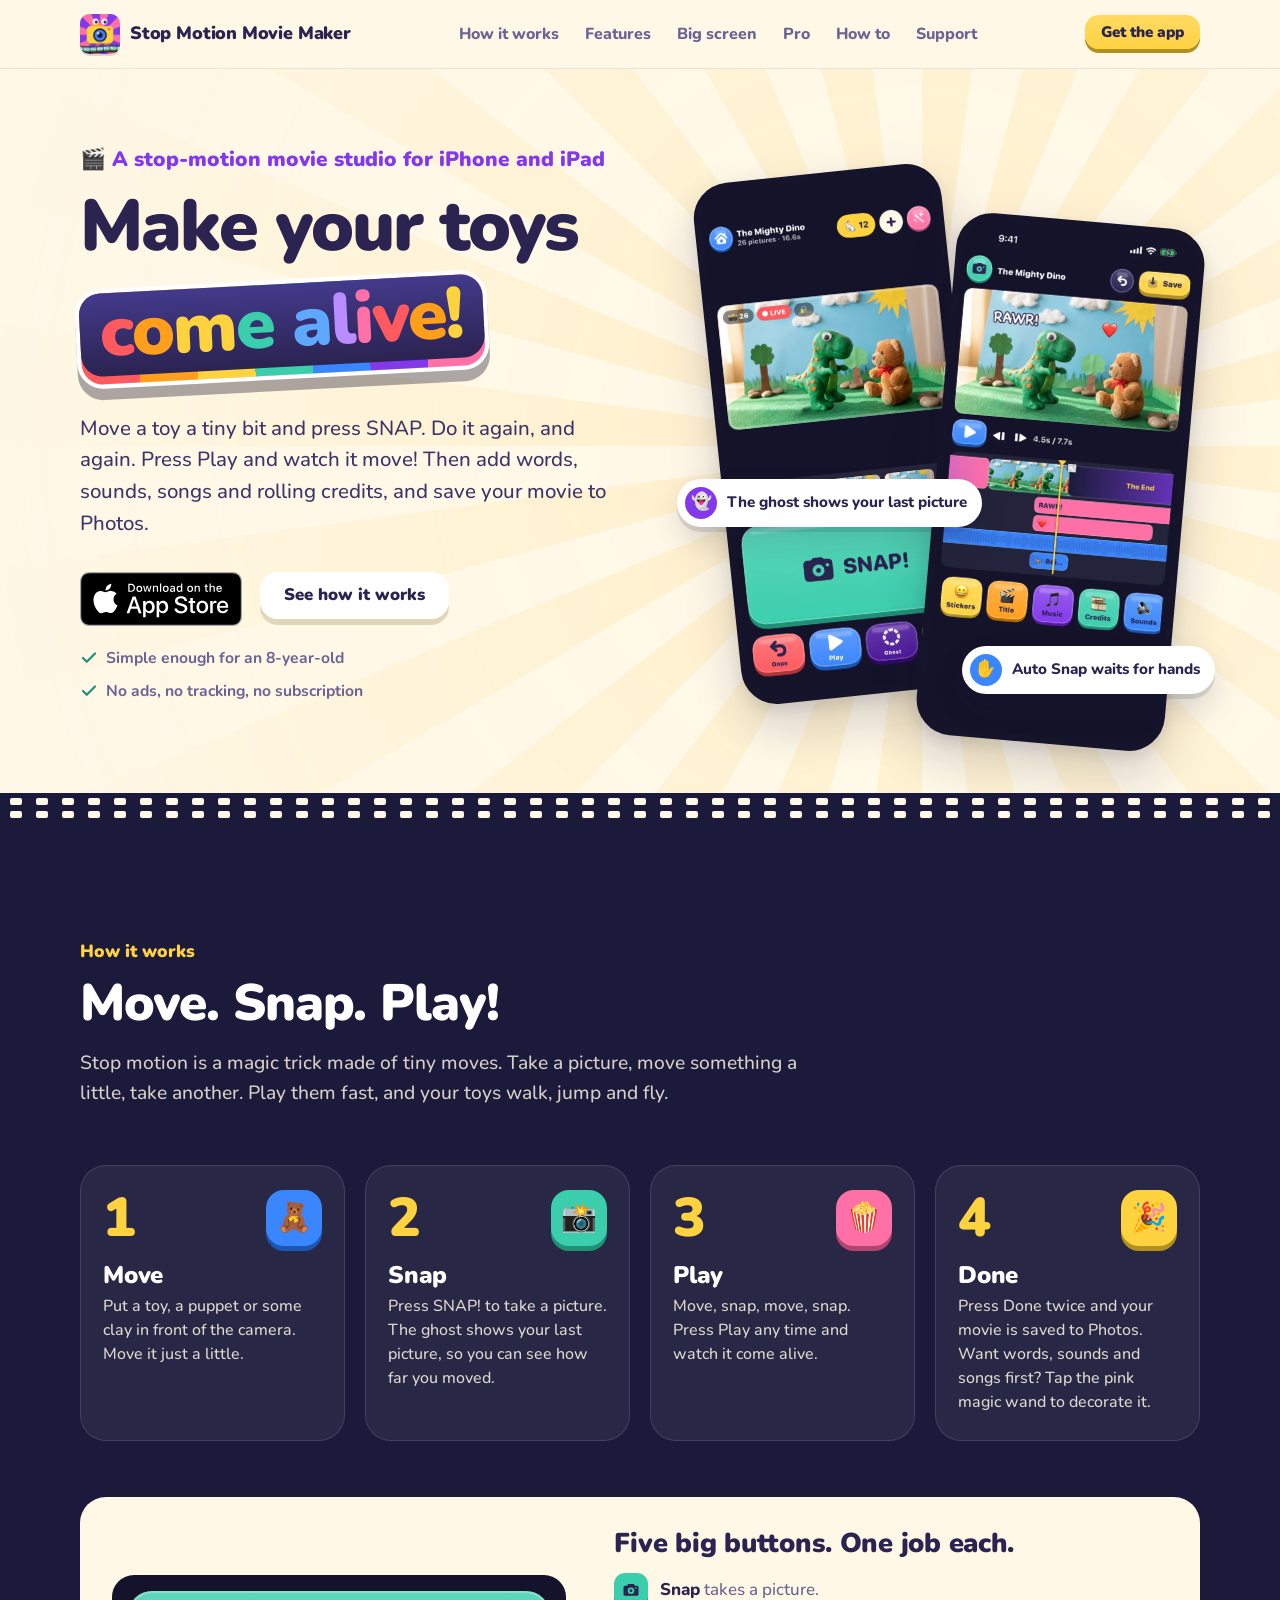
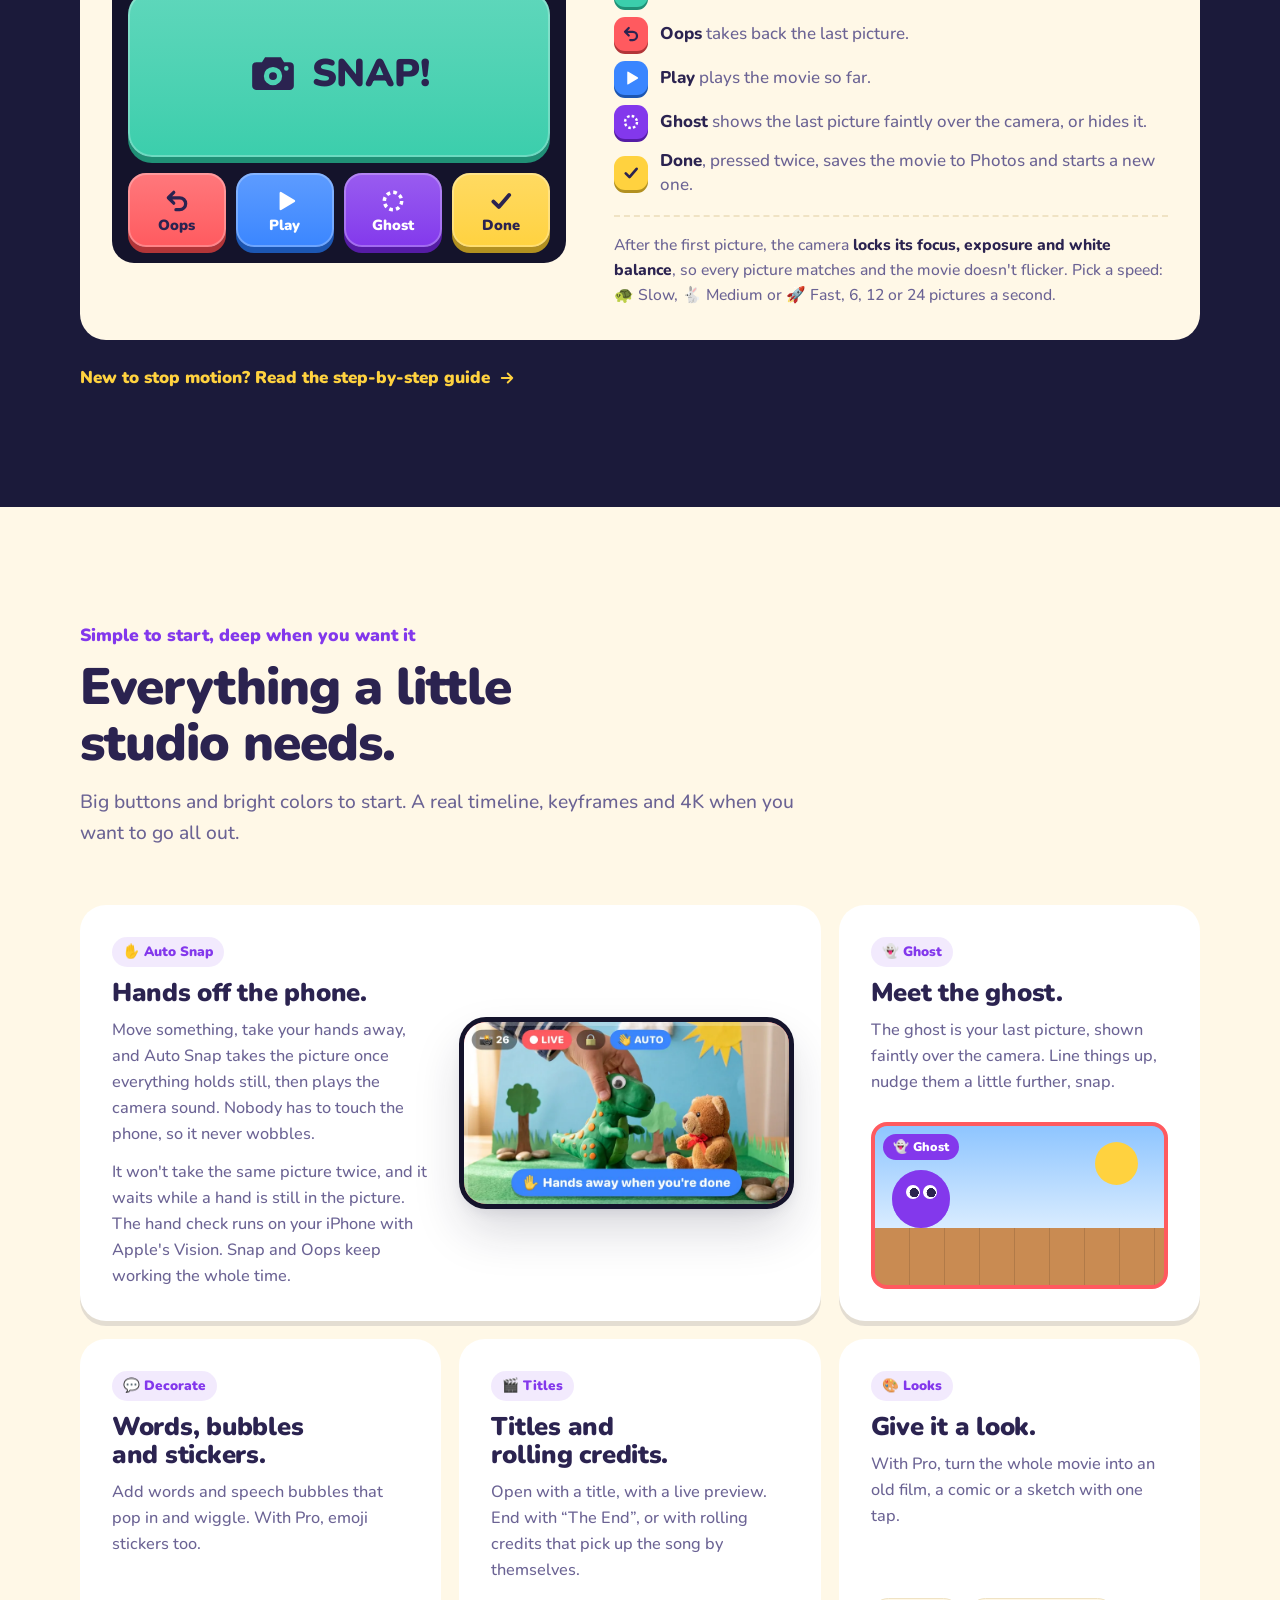
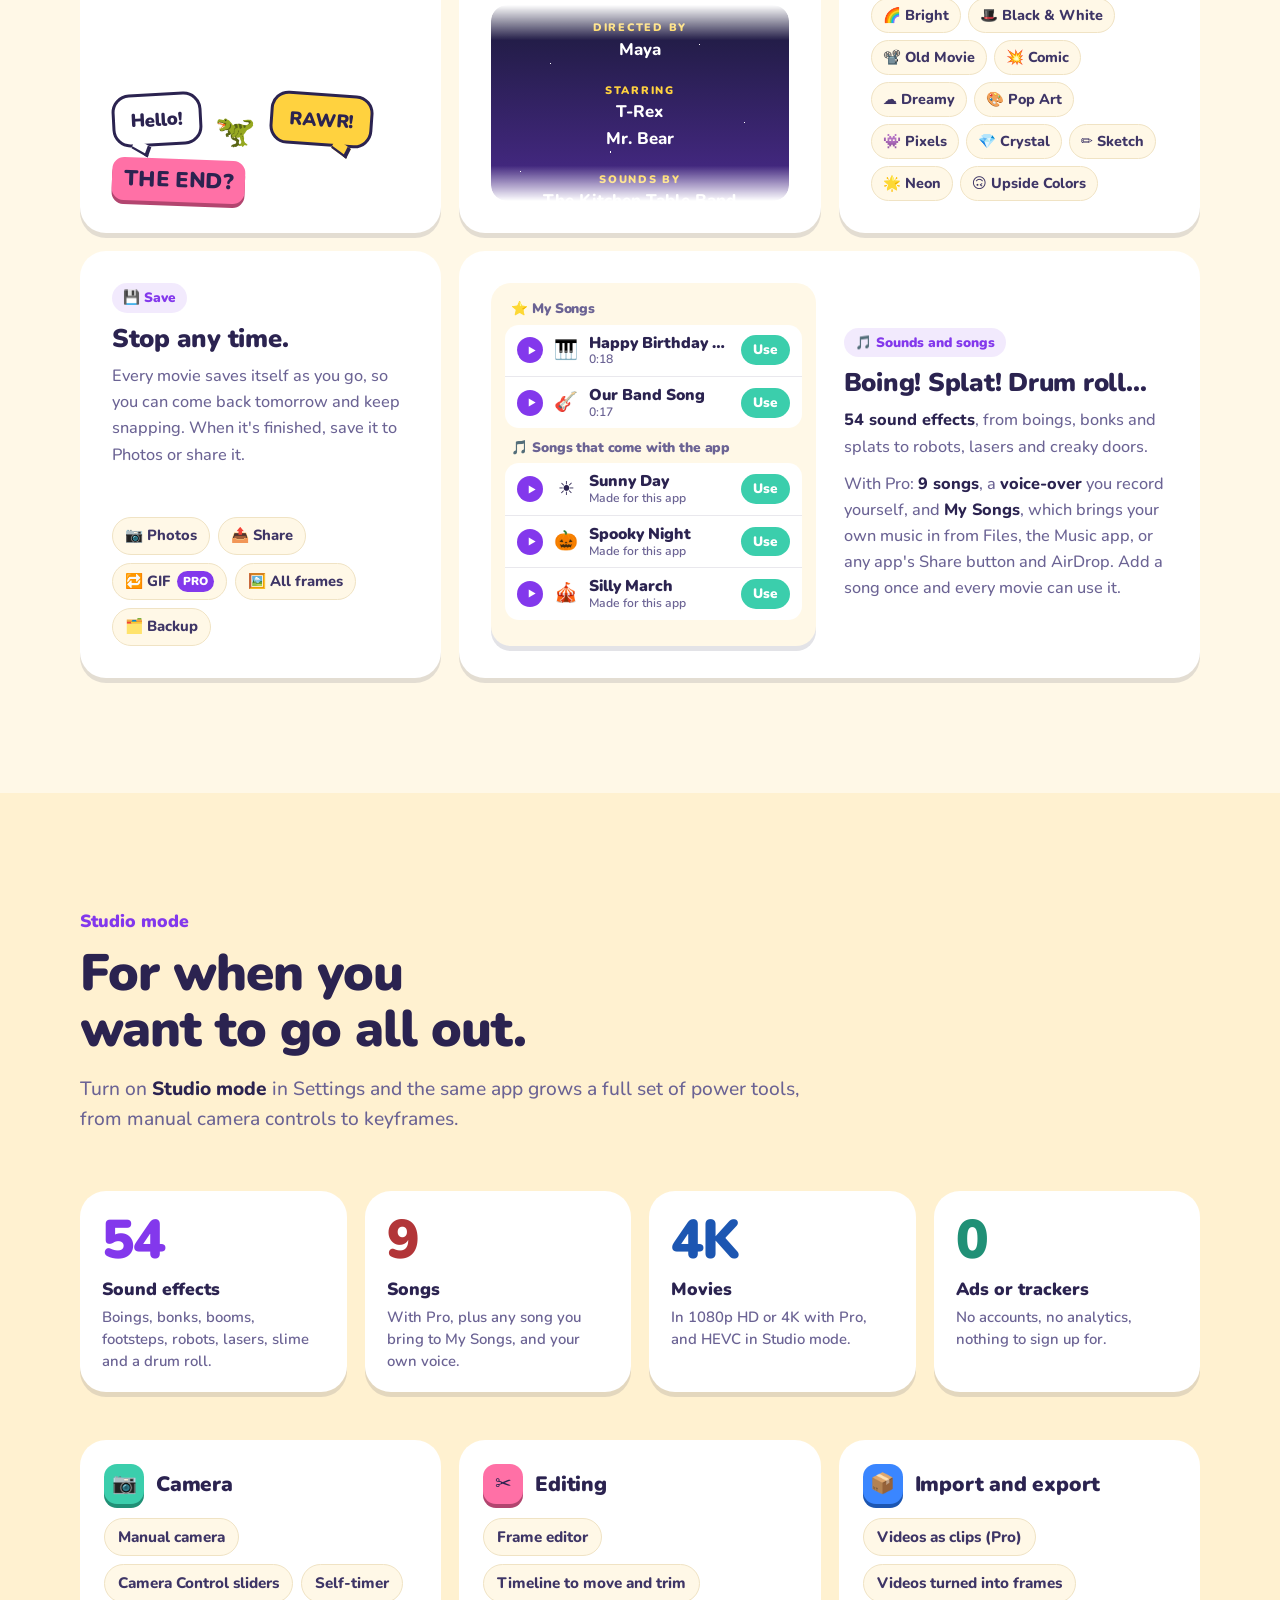
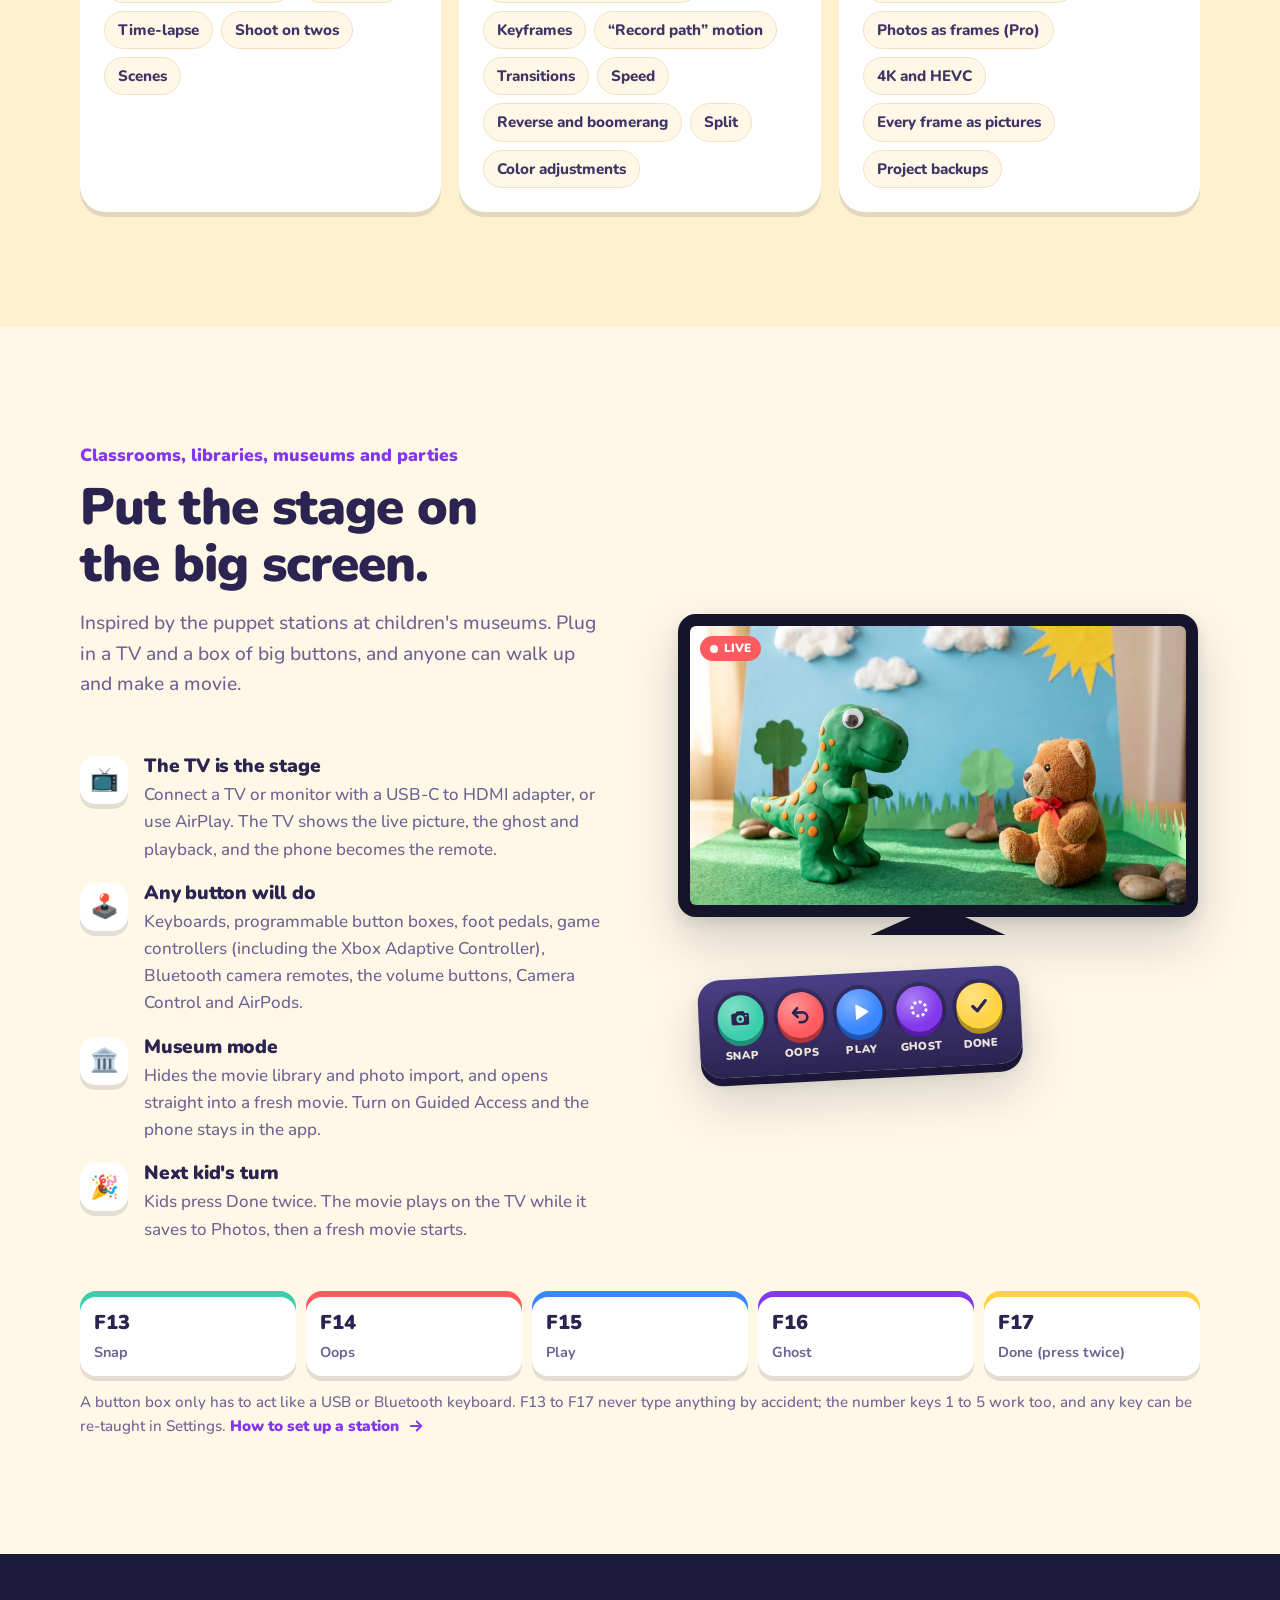
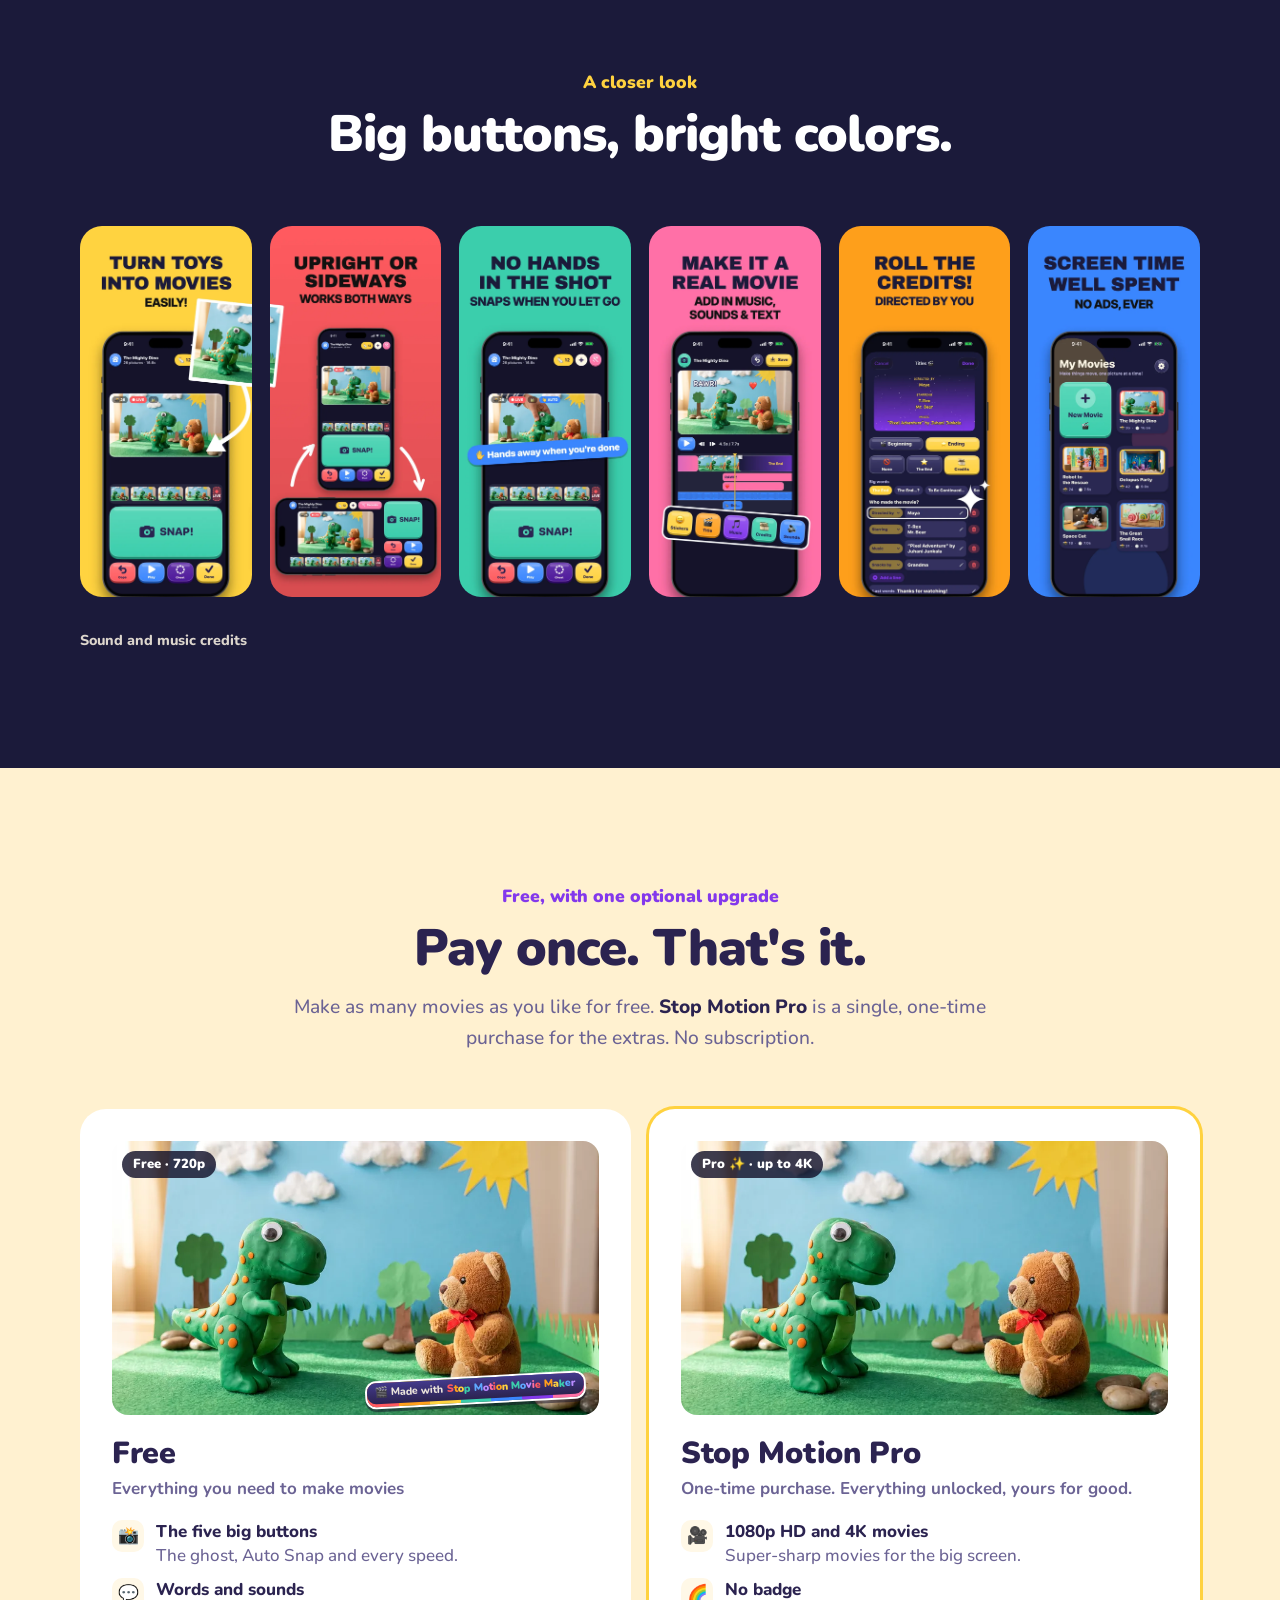
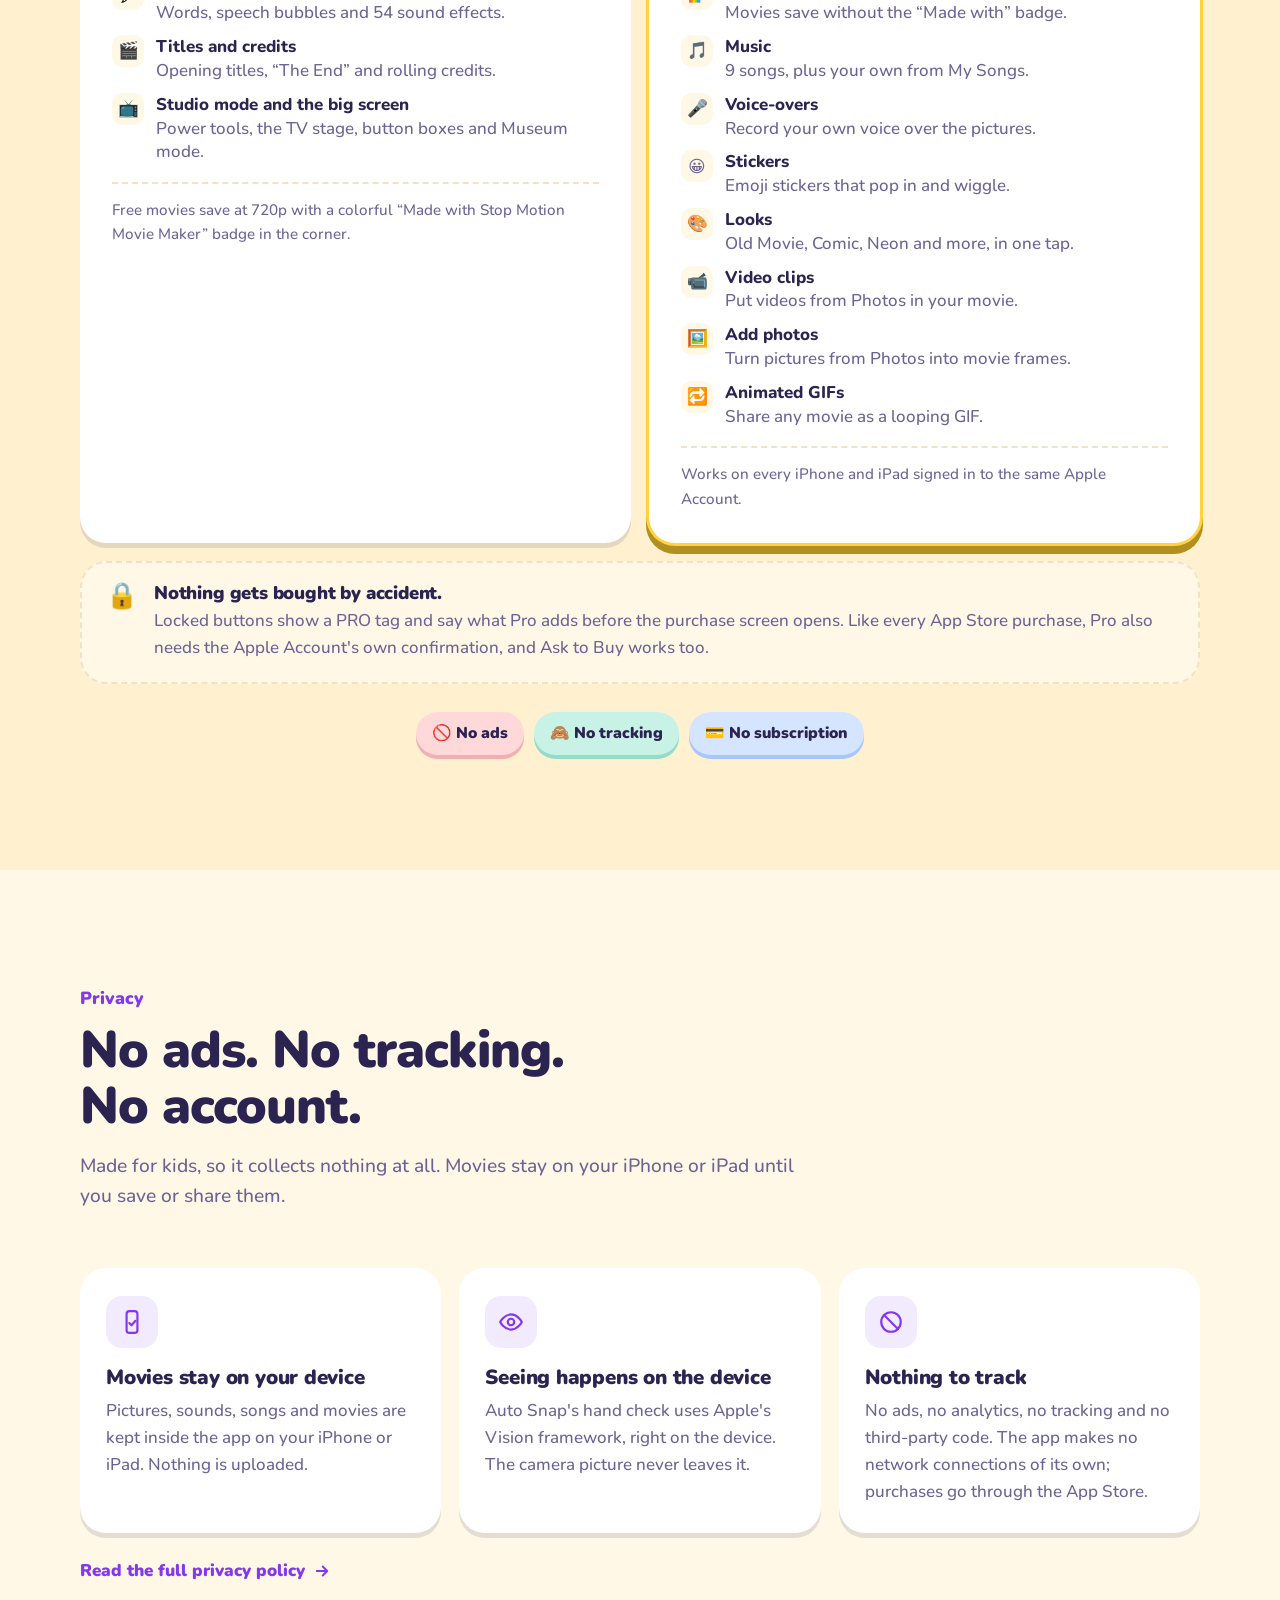
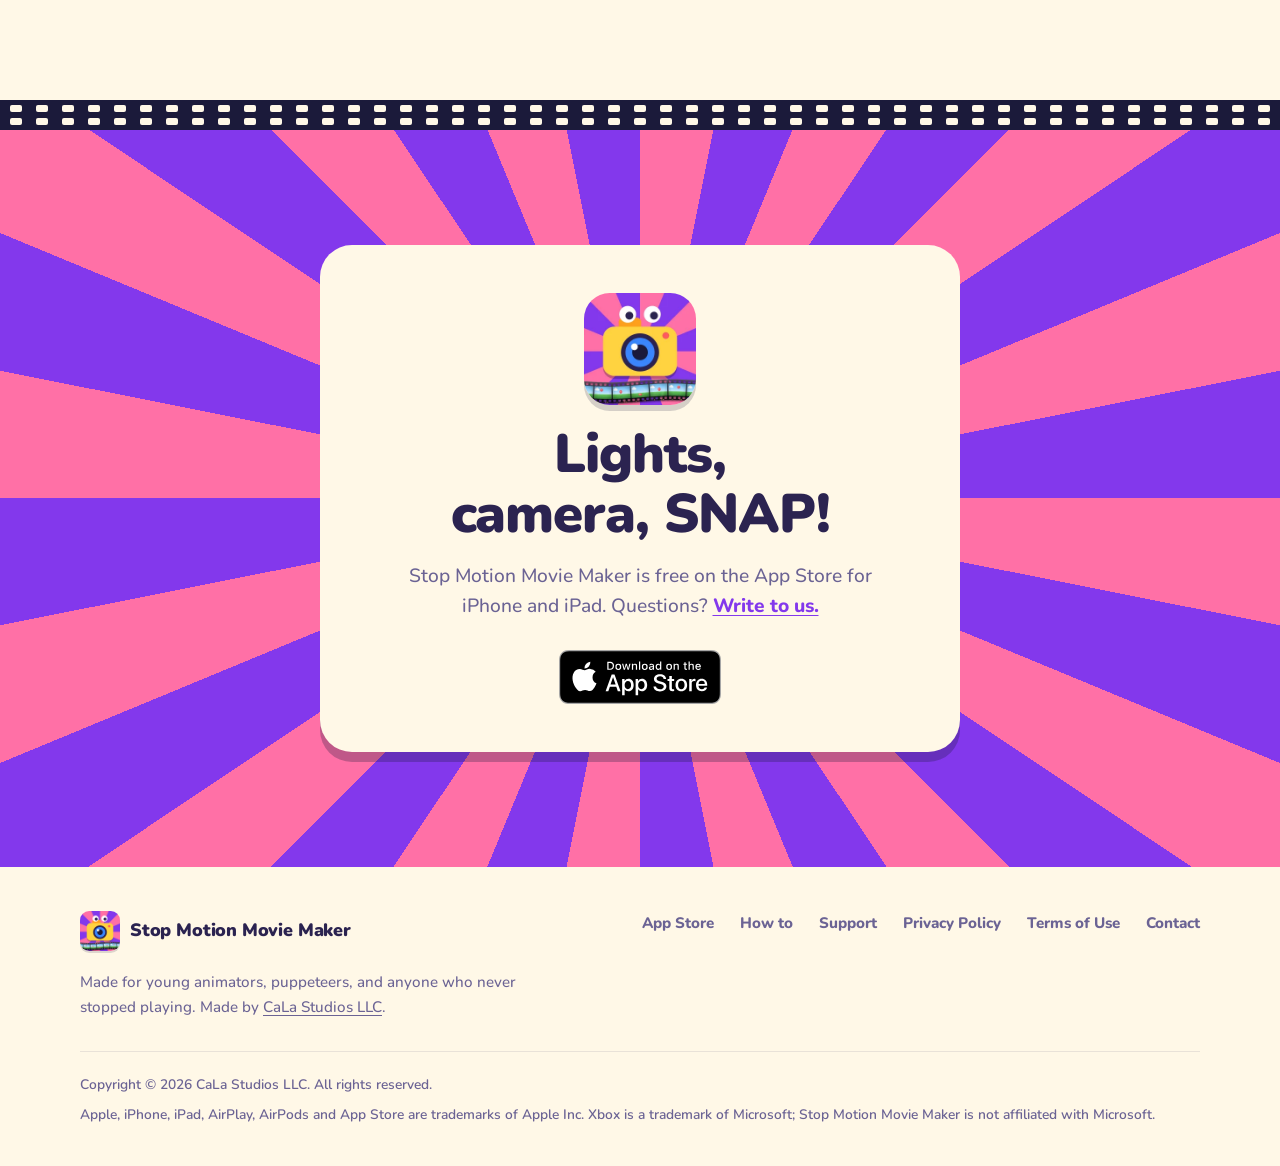
==== index.html @ 0f8bdb48 "Link "CaLa Studios LLC" in the footer to calastudios.app The studio now has its own site listing all" ====
<!DOCTYPE html>
<html lang="en">
<head>
  <meta charset="utf-8">
  <meta name="viewport" content="width=device-width, initial-scale=1, viewport-fit=cover">
  <title>Stop Motion Movie Maker – Stop-motion movies for iPhone and iPad</title>
  <meta name="description" content="A stop-motion movie studio for iPhone and iPad. Move a toy, press SNAP, press Play. Five big buttons, a ghost of the last picture, hands-free Auto Snap, sounds, songs and rolling credits, and a big-screen mode for classrooms and museums.">
  <link rel="canonical" href="https://stopmotionmoviemaker.com/">
  <meta name="theme-color" content="#fff8e7">
  <meta name="apple-itunes-app" content="app-id=6815898667">

  <meta property="og:type" content="website">
  <meta property="og:site_name" content="Stop Motion Movie Maker">
  <meta property="og:title" content="Stop Motion Movie Maker – Make your toys come alive">
  <meta property="og:description" content="Move a toy a tiny bit, press SNAP, and do it again. Press Play and watch it move. A stop-motion movie studio for iPhone and iPad, simple enough for an 8-year-old.">
  <meta property="og:url" content="https://stopmotionmoviemaker.com/">
  <meta property="og:image" content="https://stopmotionmoviemaker.com/assets/img/og-image.jpg">
  <meta property="og:image:width" content="1200">
  <meta property="og:image:height" content="630">
  <meta property="og:image:alt" content="Stop Motion Movie Maker: make your toys come alive, shown on an iPhone with the big SNAP button">
  <meta name="twitter:card" content="summary_large_image">
  <meta name="twitter:title" content="Stop Motion Movie Maker – Make your toys come alive">
  <meta name="twitter:description" content="A stop-motion movie studio for iPhone and iPad, simple enough for an 8-year-old.">
  <meta name="twitter:image" content="https://stopmotionmoviemaker.com/assets/img/og-image.jpg">

  <link rel="icon" href="/assets/img/icon-32.png" sizes="32x32" type="image/png">
  <link rel="icon" href="/assets/img/icon-16.png" sizes="16x16" type="image/png">
  <link rel="apple-touch-icon" href="/assets/img/icon-180.png">
  <link rel="manifest" href="/site.webmanifest">
  <link rel="stylesheet" href="/assets/css/site.css?v=20261007">

  <script type="application/ld+json">
  {
    "@context": "https://schema.org",
    "@type": "SoftwareApplication",
    "name": "Stop Motion Movie Maker",
    "operatingSystem": "iOS 26.0 or later, iPadOS 26.0 or later",
    "applicationCategory": "MultimediaApplication",
    "description": "A stop-motion movie studio for iPhone and iPad. Five big buttons (Snap, Oops, Play, Ghost, Done), an onion-skin ghost, hands-free Auto Snap, stickers, words, sound effects, songs, voice-over, titles and rolling credits, a big-screen mode for TVs, and support for button boxes, foot pedals and game controllers.",
    "url": "https://stopmotionmoviemaker.com/",
    "image": "https://stopmotionmoviemaker.com/assets/img/icon-512.png",
    "downloadUrl": "https://apps.apple.com/us/app/stop-motion-movie-maker/id6815898667",
    "installUrl": "https://apps.apple.com/us/app/stop-motion-movie-maker/id6815898667",
    "offers": { "@type": "Offer", "price": "0", "priceCurrency": "USD" },
    "screenshot": [
      "https://stopmotionmoviemaker.com/assets/img/shot-01-turn-toys-into-movies.webp",
      "https://stopmotionmoviemaker.com/assets/img/shot-02-upright-or-sideways.webp",
      "https://stopmotionmoviemaker.com/assets/img/shot-03-no-hands-in-the-shot.webp",
      "https://stopmotionmoviemaker.com/assets/img/shot-04-make-it-a-real-movie.webp",
      "https://stopmotionmoviemaker.com/assets/img/shot-05-roll-the-credits.webp",
      "https://stopmotionmoviemaker.com/assets/img/shot-06-screen-time-well-spent.webp"
    ],
    "author": { "@type": "Organization", "name": "CaLa Studios LLC", "url": "https://calastudios.app/", "email": "support@calastudios.app" }
  }
  </script>
</head>
<body>
  <a class="skip-link" href="#main">Skip to content</a>
  <svg width="0" height="0" style="position:absolute" aria-hidden="true">
    <symbol id="i-snap" viewBox="0 0 24 24"><path fill="currentColor" fill-rule="evenodd" d="M8.2 4h7.6l1.5 2.3H20a2 2 0 0 1 2 2v9.4a2 2 0 0 1-2 2H4a2 2 0 0 1-2-2V8.3a2 2 0 0 1 2-2h2.7L8.2 4ZM12 8.6a4.4 4.4 0 1 0 0 8.8 4.4 4.4 0 0 0 0-8.8Zm6.4-.4a1.1 1.1 0 1 0 0 2.2 1.1 1.1 0 0 0 0-2.2Z"/><circle fill="currentColor" cx="12" cy="13" r="1.9"/></symbol>
    <symbol id="i-oops" viewBox="0 0 24 24"><path fill="none" stroke="currentColor" stroke-width="3" stroke-linecap="round" stroke-linejoin="round" d="M9 14 4 9l5-5M4 9h10.5a5.5 5.5 0 0 1 0 11H11"/></symbol>
    <symbol id="i-play" viewBox="0 0 24 24"><path fill="currentColor" d="M7 4.5v15a1 1 0 0 0 1.5.86l12.4-7.5a1 1 0 0 0 0-1.72L8.5 3.64A1 1 0 0 0 7 4.5Z"/></symbol>
    <symbol id="i-ghost" viewBox="0 0 24 24"><circle fill="none" stroke="currentColor" stroke-width="3.2" stroke-dasharray="3.4 2.88" cx="12" cy="12" r="8"/></symbol>
    <symbol id="i-done" viewBox="0 0 24 24"><path fill="none" stroke="currentColor" stroke-width="3.6" stroke-linecap="round" stroke-linejoin="round" d="M5 12.5 10 17.5 19.5 6.5"/></symbol>
  </svg>

  <header class="site-header">
    <div class="container nav">
      <a class="nav-brand logo" href="/" aria-label="Stop Motion Movie Maker home">
        <img class="logo-icon" src="/assets/img/icon-180.png" alt="" width="40" height="40">
        <span class="logo-name">Stop Motion Movie Maker</span>
      </a>
      <ul class="nav-links" id="nav-links">
        <li><a href="#how">How it works</a></li>
        <li><a href="#features">Features</a></li>
        <li><a href="#station">Big screen</a></li>
        <li><a href="#pro">Pro</a></li>
        <li><a href="/how-to-make-a-stop-motion-movie">How to</a></li>
        <li><a href="/support">Support</a></li>
      </ul>
      <div class="nav-cta">
        <a class="btn btn-sm" href="https://apps.apple.com/us/app/stop-motion-movie-maker/id6815898667">Get the app</a>
        <button class="nav-toggle" type="button" aria-controls="nav-links" aria-expanded="false" aria-label="Menu"><span></span></button>
      </div>
    </div>
  </header>

  <main id="main">

    <!-- ============ Hero ============ -->
    <section class="hero">
      <div class="container hero-grid">
        <div class="hero-copy">
          <span class="eyebrow">🎬 A stop-motion movie studio for iPhone and iPad</span>
          <h1>Make your toys<br> <span class="sticker-word"><span><span class="visually-hidden">come alive!</span><span aria-hidden="true"><i>c</i><i>o</i><i>m</i><i>e</i> <i>a</i><i>l</i><i>i</i><i>v</i><i>e</i><i>!</i></span></span></span></h1>
          <p class="hero-sub">Move a toy a tiny bit and press SNAP. Do it again, and again. Press Play and watch it move! Then add words, sounds, songs and rolling credits, and save your movie to Photos.</p>
          <div class="hero-cta">
            <a class="badge-link" href="https://apps.apple.com/us/app/stop-motion-movie-maker/id6815898667">
              <img src="/assets/img/app-store-badge.svg" alt="Download on the App Store" width="162" height="54">
            </a>
            <a class="btn btn-white" href="#how">See how it works</a>
          </div>
          <ul class="hero-meta">
            <li><svg viewBox="0 0 24 24" fill="none" stroke="currentColor" stroke-width="3" stroke-linecap="round" stroke-linejoin="round" aria-hidden="true"><path d="M20 6 9 17l-5-5"/></svg>Simple enough for an 8-year-old</li>
            <li><svg viewBox="0 0 24 24" fill="none" stroke="currentColor" stroke-width="3" stroke-linecap="round" stroke-linejoin="round" aria-hidden="true"><path d="M20 6 9 17l-5-5"/></svg>No ads, no tracking, no subscription</li>
          </ul>
        </div>
        <div class="hero-visual" aria-hidden="true">
          <div class="phone phone--a"><img src="/assets/img/screen-capture.webp" alt="" width="600" height="1304" fetchpriority="high"></div>
          <div class="phone phone--b"><img src="/assets/img/screen-editor.webp" alt="" width="600" height="1304" fetchpriority="high"></div>
          <div class="chip chip--tl"><span class="dot">👻</span>The ghost shows your last picture</div>
          <div class="chip chip--br"><span class="dot">✋</span>Auto Snap waits for hands</div>
        </div>
      </div>
    </section>
    <div class="filmstrip" aria-hidden="true"></div>

    <!-- ============ How it works ============ -->
    <section class="section section--night steps" id="how">
      <div class="container">
        <div class="section-head">
          <span class="eyebrow">How it works</span>
          <h2 class="title">Move. Snap. Play!</h2>
          <p class="lede">Stop motion is a magic trick made of tiny moves. Take a picture, move something a little, take another. Play them fast, and your toys walk, jump and fly.</p>
        </div>
        <ol class="steps-grid">
          <li class="step reveal">
            <div class="step-head"><span class="step-num">1</span><span class="step-icon" aria-hidden="true">🧸</span></div>
            <h3>Move</h3>
            <p>Put a toy, a puppet or some clay in front of the camera. Move it just a little.</p>
          </li>
          <li class="step reveal">
            <div class="step-head"><span class="step-num">2</span><span class="step-icon" aria-hidden="true">📸</span></div>
            <h3>Snap</h3>
            <p>Press SNAP! to take a picture. The ghost shows your last picture, so you can see how far you moved.</p>
          </li>
          <li class="step reveal">
            <div class="step-head"><span class="step-num">3</span><span class="step-icon" aria-hidden="true">🍿</span></div>
            <h3>Play</h3>
            <p>Move, snap, move, snap. Press Play any time and watch it come alive.</p>
          </li>
          <li class="step reveal">
            <div class="step-head"><span class="step-num">4</span><span class="step-icon" aria-hidden="true">🎉</span></div>
            <h3>Done</h3>
            <p>Press Done twice and your movie is saved to Photos. Want words, sounds and songs first? Tap the pink magic wand to decorate it.</p>
          </li>
        </ol>

        <div class="buttons-demo reveal">
          <div class="pad" aria-hidden="true">
            <span class="candy candy--snap"><svg><use href="#i-snap"/></svg>SNAP!</span>
            <span class="candy candy--oops"><svg><use href="#i-oops"/></svg>Oops</span>
            <span class="candy candy--play"><svg><use href="#i-play"/></svg>Play</span>
            <span class="candy candy--ghost"><svg><use href="#i-ghost"/></svg>Ghost</span>
            <span class="candy candy--done"><svg><use href="#i-done"/></svg>Done</span>
          </div>
          <div class="buttons-copy">
            <h3>Five big buttons. One job each.</h3>
            <ul class="button-list">
              <li><span class="key-dot key-dot--snap" aria-hidden="true"><svg><use href="#i-snap"/></svg></span><span><b>Snap</b> takes a picture.</span></li>
              <li><span class="key-dot key-dot--oops" aria-hidden="true"><svg><use href="#i-oops"/></svg></span><span><b>Oops</b> takes back the last picture.</span></li>
              <li><span class="key-dot key-dot--play" aria-hidden="true"><svg><use href="#i-play"/></svg></span><span><b>Play</b> plays the movie so far.</span></li>
              <li><span class="key-dot key-dot--ghost" aria-hidden="true"><svg><use href="#i-ghost"/></svg></span><span><b>Ghost</b> shows the last picture faintly over the camera, or hides it.</span></li>
              <li><span class="key-dot key-dot--done" aria-hidden="true"><svg><use href="#i-done"/></svg></span><span><b>Done</b>, pressed twice, saves the movie to Photos and starts a new one.</span></li>
            </ul>
            <p class="buttons-note">After the first picture, the camera <strong>locks its focus, exposure and white balance</strong>, so every picture matches and the movie doesn't flicker. Pick a speed: 🐢 Slow, 🐇 Medium or 🚀 Fast, 6, 12 or 24 pictures a second.</p>
          </div>
        </div>
        <a class="link-arrow" href="/how-to-make-a-stop-motion-movie">New to stop motion? Read the step-by-step guide <svg viewBox="0 0 24 24" fill="none" stroke="currentColor" stroke-width="2.5" stroke-linecap="round" stroke-linejoin="round" aria-hidden="true"><path d="M5 12h14M13 6l6 6-6 6"/></svg></a>
      </div>
    </section>

    <!-- ============ Features ============ -->
    <section class="section" id="features">
      <div class="container">
        <div class="section-head">
          <span class="eyebrow">Simple to start, deep when you want it</span>
          <h2 class="title">Everything a little studio needs.</h2>
          <p class="lede">Big buttons and bright colors to start. A real timeline, keyframes and 4K when you want to go all out.</p>
        </div>

        <div class="bento">
          <article class="card span-4 card--split reveal">
            <div class="card-body">
              <span class="card-tag">✋ Auto Snap</span>
              <h3>Hands off the phone.</h3>
              <p>Move something, take your hands away, and Auto Snap takes the picture once everything holds still, then plays the camera sound. Nobody has to touch the phone, so it never wobbles.</p>
              <p>It won't take the same picture twice, and it waits while a hand is still in the picture. The hand check runs on your iPhone with Apple's Vision. Snap and Oops keep working the whole time.</p>
            </div>
            <div class="shot-frame"><img src="/assets/img/autosnap-hand.webp" alt="Auto Snap in the app: a hand is still holding the clay dinosaur, and the app says “Hands away when you're done”" width="800" height="450" loading="lazy"></div>
          </article>

          <article class="card span-2 reveal">
            <div class="card-body">
              <span class="card-tag">👻 Ghost</span>
              <h3>Meet the ghost.</h3>
              <p>The ghost is your last picture, shown faintly over the camera. Line things up, nudge them a little further, snap.</p>
              <div class="demo">
                <div class="flipbook" role="img" aria-label="A little stage where a purple ball hops along one picture at a time, with a faint ghost of the last picture behind it">
                  <span class="flipbook-label" aria-hidden="true">👻 Ghost</span>
                  <span class="sun"></span>
                  <span class="ball ball--ghost"></span>
                  <span class="ball ball--now"></span>
                </div>
              </div>
            </div>
          </article>

          <article class="card span-2 reveal">
            <div class="card-body">
              <span class="card-tag">💬 Decorate</span>
              <h3>Words, bubbles and stickers.</h3>
              <p>Add words and speech bubbles that pop in and wiggle. With Pro, emoji stickers too.</p>
              <div class="demo" aria-hidden="true">
                <div class="bubbles">
                  <span class="bubble">Hello!</span>
                  <span class="sticker-emoji">🦖</span>
                  <span class="bubble bubble--2">RAWR!</span>
                  <span class="word-pop">THE END?</span>
                </div>
              </div>
            </div>
          </article>

          <article class="card span-2 reveal">
            <div class="card-body">
              <span class="card-tag">🎬 Titles</span>
              <h3>Titles and rolling credits.</h3>
              <p>Open with a title, with a live preview. End with “The End”, or with rolling credits that pick up the song by themselves.</p>
              <div class="demo">
                <div class="credits-roll" role="img" aria-label="Rolling credits: Directed by Maya, Starring T-Rex and Mr. Bear">
                  <ul aria-hidden="true">
                    <li><small>DIRECTED BY</small><span>Maya</span></li>
                    <li><small>STARRING</small><span>T-Rex</span><span>Mr. Bear</span></li>
                    <li><small>SOUNDS BY</small><span>The Kitchen Table Band</span></li>
                    <li><small>SPECIAL THANKS</small><span>Grandma</span></li>
                  </ul>
                </div>
              </div>
            </div>
          </article>

          <article class="card span-2 reveal">
            <div class="card-body">
              <span class="card-tag">🎨 Looks</span>
              <h3>Give it a look.</h3>
              <p>With Pro, turn the whole movie into an old film, a comic or a sketch with one tap.</p>
              <div class="demo">
                <ul class="looks" aria-label="Color looks">
                  <li>🌈 Bright</li><li>🎩 Black &amp; White</li><li>📽️ Old Movie</li><li>💥 Comic</li><li>☁️ Dreamy</li><li>🎨 Pop Art</li><li>👾 Pixels</li><li>💎 Crystal</li><li>✏️ Sketch</li><li>🌟 Neon</li><li>🙃 Upside Colors</li>
                </ul>
              </div>
            </div>
          </article>

          <article class="card span-2 reveal">
            <div class="card-body">
              <span class="card-tag">💾 Save</span>
              <h3>Stop any time.</h3>
              <p>Every movie saves itself as you go, so you can come back tomorrow and keep snapping. When it's finished, save it to Photos or share it.</p>
              <div class="demo">
                <ul class="pills" aria-label="Ways to save a movie">
                  <li class="pill">📷 Photos</li>
                  <li class="pill">📤 Share</li>
                  <li class="pill">🔁 GIF <em>PRO</em></li>
                  <li class="pill">🖼️ All frames</li>
                  <li class="pill">🗂️ Backup</li>
                </ul>
              </div>
            </div>
          </article>

          <article class="card span-4 card--split card--split-rev reveal">
            <div class="card-body">
              <span class="card-tag">🎵 Sounds and songs</span>
              <h3>Boing! Splat! Drum roll…</h3>
              <p><strong>54 sound effects</strong>, from boings, bonks and splats to robots, lasers and creaky doors.</p>
              <p>With Pro: <strong>9 songs</strong>, a <strong>voice-over</strong> you record yourself, and <strong>My Songs</strong>, which brings your own music in from Files, the Music app, or any app's Share button and AirDrop. Add a song once and every movie can use it.</p>
            </div>
            <div class="song-sheet" role="img" aria-label="The Music sheet: My Songs with Happy Birthday Tune and Our Band Song, then songs that come with the app: Sunny Day, Spooky Night and Silly March">
              <h4>⭐ My Songs</h4>
              <ul class="song-rows" aria-hidden="true">
                <li><span class="song-play"><svg viewBox="0 0 24 24" fill="currentColor"><path d="M6 3.5v17l15-8.5z"/></svg></span><span class="song-emoji">🎹</span><span class="song-name">Happy Birthday Tune<span>0:18</span></span><span class="song-use">Use</span></li>
                <li><span class="song-play"><svg viewBox="0 0 24 24" fill="currentColor"><path d="M6 3.5v17l15-8.5z"/></svg></span><span class="song-emoji">🎸</span><span class="song-name">Our Band Song<span>0:17</span></span><span class="song-use">Use</span></li>
              </ul>
              <h4>🎵 Songs that come with the app</h4>
              <ul class="song-rows" aria-hidden="true">
                <li><span class="song-play"><svg viewBox="0 0 24 24" fill="currentColor"><path d="M6 3.5v17l15-8.5z"/></svg></span><span class="song-emoji">☀️</span><span class="song-name">Sunny Day<span>Made for this app</span></span><span class="song-use">Use</span></li>
                <li><span class="song-play"><svg viewBox="0 0 24 24" fill="currentColor"><path d="M6 3.5v17l15-8.5z"/></svg></span><span class="song-emoji">🎃</span><span class="song-name">Spooky Night<span>Made for this app</span></span><span class="song-use">Use</span></li>
                <li><span class="song-play"><svg viewBox="0 0 24 24" fill="currentColor"><path d="M6 3.5v17l15-8.5z"/></svg></span><span class="song-emoji">🎪</span><span class="song-name">Silly March<span>Made for this app</span></span><span class="song-use">Use</span></li>
              </ul>
            </div>
          </article>
        </div>
      </div>
    </section>

    <!-- ============ Studio mode ============ -->
    <section class="section section--alt" id="studio">
      <div class="container">
        <div class="section-head">
          <span class="eyebrow">Studio mode</span>
          <h2 class="title">For when you want to go all out.</h2>
          <p class="lede">Turn on <strong>Studio mode</strong> in Settings and the same app grows a full set of power tools, from manual camera controls to keyframes.</p>
        </div>

        <ul class="stats reveal">
          <li class="stat"><b>54</b><span>Sound effects</span><small>Boings, bonks, booms, footsteps, robots, lasers, slime and a drum roll.</small></li>
          <li class="stat"><b>9</b><span>Songs</span><small>With Pro, plus any song you bring to My Songs, and your own voice.</small></li>
          <li class="stat"><b>4K</b><span>Movies</span><small>In 1080p HD or 4K with Pro, and HEVC in Studio mode.</small></li>
          <li class="stat"><b>0</b><span>Ads or trackers</span><small>No accounts, no analytics, nothing to sign up for.</small></li>
        </ul>

        <div class="chip-groups">
          <div class="chip-group reveal">
            <div class="chip-head"><span style="--face:var(--grass);--lip:var(--grass-lip)" aria-hidden="true">📷</span><h3>Camera</h3></div>
            <ul class="chips" aria-label="Camera tools">
              <li>Manual camera</li><li>Camera Control sliders</li><li>Self-timer</li><li>Time-lapse</li><li>Shoot on twos</li><li>Scenes</li>
            </ul>
          </div>
          <div class="chip-group reveal">
            <div class="chip-head"><span style="--face:var(--bubblegum);--lip:var(--bubblegum-lip)" aria-hidden="true">✂️</span><h3>Editing</h3></div>
            <ul class="chips" aria-label="Editing tools">
              <li>Frame editor</li><li>Timeline to move and trim</li><li>Keyframes</li><li>“Record path” motion</li><li>Transitions</li><li>Speed</li><li>Reverse and boomerang</li><li>Split</li><li>Color adjustments</li>
            </ul>
          </div>
          <div class="chip-group reveal">
            <div class="chip-head"><span style="--face:var(--sky);--lip:var(--sky-lip)" aria-hidden="true">📦</span><h3>Import and export</h3></div>
            <ul class="chips" aria-label="Import and export">
              <li>Videos as clips (Pro)</li><li>Videos turned into frames</li><li>Photos as frames (Pro)</li><li>4K and HEVC</li><li>Every frame as pictures</li><li>Project backups</li>
            </ul>
          </div>
        </div>
      </div>
    </section>

    <!-- ============ Big screen / station ============ -->
    <section class="section" id="station">
      <div class="container">
        <div class="station-grid">
          <div>
            <div class="section-head">
              <span class="eyebrow">Classrooms, libraries, museums and parties</span>
              <h2 class="title">Put the stage on the big screen.</h2>
              <p class="lede">Inspired by the puppet stations at children's museums. Plug in a TV and a box of big buttons, and anyone can walk up and make a movie.</p>
            </div>
            <ul class="station-points">
              <li class="reveal">
                <span class="pt-icon" aria-hidden="true">📺</span>
                <div><h3>The TV is the stage</h3><p>Connect a TV or monitor with a USB-C to HDMI adapter, or use AirPlay. The TV shows the live picture, the ghost and playback, and the phone becomes the remote.</p></div>
              </li>
              <li class="reveal">
                <span class="pt-icon" aria-hidden="true">🕹️</span>
                <div><h3>Any button will do</h3><p>Keyboards, programmable button boxes, foot pedals, game controllers (including the Xbox Adaptive Controller), Bluetooth camera remotes, the volume buttons, Camera Control and AirPods.</p></div>
              </li>
              <li class="reveal">
                <span class="pt-icon" aria-hidden="true">🏛️</span>
                <div><h3>Museum mode</h3><p>Hides the movie library and photo import, and opens straight into a fresh movie. Turn on Guided Access and the phone stays in the app.</p></div>
              </li>
              <li class="reveal">
                <span class="pt-icon" aria-hidden="true">🎉</span>
                <div><h3>Next kid's turn</h3><p>Kids press Done twice. The movie plays on the TV while it saves to Photos, then a fresh movie starts.</p></div>
              </li>
            </ul>
          </div>
          <div class="station-art reveal" role="img" aria-label="A TV showing the live stage, with a box of five big arcade buttons in front of it: Snap, Oops, Play, Ghost and Done">
            <div class="tv" aria-hidden="true">
              <div class="tv-screen"><img src="/assets/img/stage.webp" alt="" width="800" height="450" loading="lazy"><span class="tv-live">LIVE</span></div>
              <div class="tv-stand"></div>
            </div>
            <div class="button-box" aria-hidden="true">
              <span class="arcade arcade--snap"><i><svg><use href="#i-snap"/></svg></i>SNAP</span>
              <span class="arcade arcade--oops"><i><svg><use href="#i-oops"/></svg></i>OOPS</span>
              <span class="arcade arcade--play"><i><svg><use href="#i-play"/></svg></i>PLAY</span>
              <span class="arcade arcade--ghost"><i><svg><use href="#i-ghost"/></svg></i>GHOST</span>
              <span class="arcade arcade--done"><i><svg><use href="#i-done"/></svg></i>DONE</span>
            </div>
          </div>
        </div>

        <ul class="keys reveal" aria-label="Keys a button box can send">
          <li class="key--snap"><kbd>F13</kbd><span>Snap</span></li>
          <li class="key--oops"><kbd>F14</kbd><span>Oops</span></li>
          <li class="key--play"><kbd>F15</kbd><span>Play</span></li>
          <li class="key--ghost"><kbd>F16</kbd><span>Ghost</span></li>
          <li class="key--done"><kbd>F17</kbd><span>Done (press twice)</span></li>
        </ul>
        <p class="keys-note">A button box only has to act like a USB or Bluetooth keyboard. F13 to F17 never type anything by accident; the number keys 1 to 5 work too, and any key can be re-taught in Settings. <a class="link-arrow" style="margin-top:0" href="/support#station">How to set up a station <svg viewBox="0 0 24 24" fill="none" stroke="currentColor" stroke-width="2.5" stroke-linecap="round" stroke-linejoin="round" aria-hidden="true"><path d="M5 12h14M13 6l6 6-6 6"/></svg></a></p>
      </div>
    </section>

    <!-- ============ Screens ============ -->
    <section class="section section--night" id="gallery">
      <div class="container">
        <div class="section-head section-head--center">
          <span class="eyebrow">A closer look</span>
          <h2 class="title">Big buttons, bright colors.</h2>
        </div>
      </div>
      <div class="container">
        <ul class="shots" aria-label="App Store screenshots">
          <li class="shot"><img src="/assets/img/shot-01-turn-toys-into-movies.webp" alt="Turn toys into movies, easily: the camera screen with a clay dinosaur and a teddy bear on the stage, the last four pictures, the big SNAP button, and Oops, Play, Ghost and Done" width="720" height="1558" loading="lazy"></li>
          <li class="shot"><img src="/assets/img/shot-02-upright-or-sideways.webp" alt="Upright or sideways, works both ways: the camera screen on an iPhone held upright and on its side" width="720" height="1558" loading="lazy"></li>
          <li class="shot"><img src="/assets/img/shot-03-no-hands-in-the-shot.webp" alt="No hands in the shot, snaps when you let go: Auto Snap waits while a hand moves the dinosaur, saying “Hands away when you're done”" width="720" height="1558" loading="lazy"></li>
          <li class="shot"><img src="/assets/img/shot-04-make-it-a-real-movie.webp" alt="Make it a real movie, add in music, sounds and text: the editor with “RAWR!” and a heart over the scene, the timeline, and Stickers, Title, Music, Credits and Sounds" width="720" height="1558" loading="lazy"></li>
          <li class="shot"><img src="/assets/img/shot-05-roll-the-credits.webp" alt="Roll the credits, directed by you: the credits sheet with Directed by Maya, Starring T-Rex and Mr. Bear, and the song" width="720" height="1558" loading="lazy"></li>
          <li class="shot"><img src="/assets/img/shot-06-screen-time-well-spent.webp" alt="Screen time well spent, no ads, ever: My Movies, with The Mighty Dino, Robot to the Rescue, Octopus Party, Space Cat and The Great Snail Race" width="720" height="1558" loading="lazy"></li>
        </ul>
        <details class="credits">
          <summary>Sound and music credits</summary>
          <ul class="credits-list">
            <li>The cartoon sound effects, the button sounds and the songs “Sunny Day”, “Tiptoe”, “Spooky Night”, “Lullaby” and “Silly March” were made for this app.</li>
            <li>Footsteps, doors, creaks, impacts, lasers, slime, robots, booms, dice, cards, coins, bells and the short jingles are by <a href="https://kenney.nl">Kenney</a>, released under <a href="https://creativecommons.org/publicdomain/zero/1.0/">CC0</a>.</li>
            <li>“Pixel Adventure”, “Pixel Chase”, “Pixel Quest” and “Pixel Finale” are by Juhani Junkala, from <a href="https://opengameart.org/content/5-chiptunes-action">5 Chiptunes (Action)</a> on OpenGameArt.org, released under <a href="https://creativecommons.org/publicdomain/zero/1.0/">CC0</a>.</li>
          </ul>
        </details>
      </div>
    </section>

    <!-- ============ Pro ============ -->
    <section class="section section--alt" id="pro">
      <div class="container">
        <div class="section-head section-head--center">
          <span class="eyebrow">Free, with one optional upgrade</span>
          <h2 class="title">Pay once. That's it.</h2>
          <p class="lede">Make as many movies as you like for free. <strong>Stop Motion Pro</strong> is a single, one-time purchase for the extras. No subscription.</p>
        </div>

        <div class="plans">
          <article class="plan reveal">
            <div class="plan-thumb">
              <img src="/assets/img/stage.webp" alt="" width="800" height="450" loading="lazy">
              <span class="plan-res">Free · 720p</span>
              <span class="movie-badge" aria-hidden="true"><span>🎬 Made with <b><i style="color:#ff5a5f">S</i><i style="color:#ff9f1c">t</i><i style="color:#ffd23f">o</i><i style="color:#3bceac">p</i> <i style="color:#5fa8ff">M</i><i style="color:#b98cff">o</i><i style="color:#ff70a6">t</i><i style="color:#ff5a5f">i</i><i style="color:#ff9f1c">o</i><i style="color:#ffd23f">n</i> <i style="color:#3bceac">M</i><i style="color:#5fa8ff">o</i><i style="color:#b98cff">v</i><i style="color:#ff70a6">i</i><i style="color:#ff5a5f">e</i> <i style="color:#ff9f1c">M</i><i style="color:#ffd23f">a</i><i style="color:#3bceac">k</i><i style="color:#5fa8ff">e</i><i style="color:#b98cff">r</i></b></span></span>
            </div>
            <h3>Free</h3>
            <p class="plan-price">Everything you need to make movies</p>
            <ul class="plan-list">
              <li><span class="em" aria-hidden="true">📸</span><span><b>The five big buttons</b>The ghost, Auto Snap and every speed.</span></li>
              <li><span class="em" aria-hidden="true">💬</span><span><b>Words and sounds</b>Words, speech bubbles and 54 sound effects.</span></li>
              <li><span class="em" aria-hidden="true">🎬</span><span><b>Titles and credits</b>Opening titles, “The End” and rolling credits.</span></li>
              <li><span class="em" aria-hidden="true">📺</span><span><b>Studio mode and the big screen</b>Power tools, the TV stage, button boxes and Museum mode.</span></li>
            </ul>
            <p class="plan-foot">Free movies save at 720p with a colorful “Made with Stop Motion Movie Maker” badge in the corner.</p>
          </article>

          <article class="plan plan--pro reveal">
            <div class="plan-thumb">
              <img src="/assets/img/stage.webp" alt="" width="800" height="450" loading="lazy">
              <span class="plan-res">Pro ✨ · up to 4K</span>
            </div>
            <h3>Stop Motion Pro</h3>
            <p class="plan-price">One-time purchase. Everything unlocked, yours for good.</p>
            <ul class="plan-list">
              <li><span class="em" aria-hidden="true">🎥</span><span><b>1080p HD and 4K movies</b>Super-sharp movies for the big screen.</span></li>
              <li><span class="em" aria-hidden="true">🌈</span><span><b>No badge</b>Movies save without the “Made with” badge.</span></li>
              <li><span class="em" aria-hidden="true">🎵</span><span><b>Music</b>9 songs, plus your own from My Songs.</span></li>
              <li><span class="em" aria-hidden="true">🎤</span><span><b>Voice-overs</b>Record your own voice over the pictures.</span></li>
              <li><span class="em" aria-hidden="true">😀</span><span><b>Stickers</b>Emoji stickers that pop in and wiggle.</span></li>
              <li><span class="em" aria-hidden="true">🎨</span><span><b>Looks</b>Old Movie, Comic, Neon and more, in one tap.</span></li>
              <li><span class="em" aria-hidden="true">📹</span><span><b>Video clips</b>Put videos from Photos in your movie.</span></li>
              <li><span class="em" aria-hidden="true">🖼️</span><span><b>Add photos</b>Turn pictures from Photos into movie frames.</span></li>
              <li><span class="em" aria-hidden="true">🔁</span><span><b>Animated GIFs</b>Share any movie as a looping GIF.</span></li>
            </ul>
            <p class="plan-foot">Works on every iPhone and iPad signed in to the same Apple Account.</p>
          </article>
        </div>

        <div class="lock-note reveal">
          <span class="lock" aria-hidden="true">🔒</span>
          <div>
            <h3>Nothing gets bought by accident.</h3>
            <p>Locked buttons show a PRO tag and say what Pro adds before the purchase screen opens. Like every App Store purchase, Pro also needs the Apple Account's own confirmation, and Ask to Buy works too.</p>
          </div>
        </div>

        <ul class="promises reveal" aria-label="Promises">
          <li>🚫 No ads</li>
          <li>🙈 No tracking</li>
          <li>💳 No subscription</li>
        </ul>
      </div>
    </section>

    <!-- ============ Privacy ============ -->
    <section class="section" id="privacy">
      <div class="container">
        <div class="section-head">
          <span class="eyebrow">Privacy</span>
          <h2 class="title">No ads. No tracking. No account.</h2>
          <p class="lede">Made for kids, so it collects nothing at all. Movies stay on your iPhone or iPad until you save or share them.</p>
        </div>
        <div class="pillars">
          <div class="pillar reveal">
            <div class="icon"><svg viewBox="0 0 24 24" fill="none" stroke="currentColor" stroke-width="2" stroke-linecap="round" stroke-linejoin="round" aria-hidden="true"><rect x="7" y="2" width="10" height="20" rx="2.5"/><path d="m9.5 13 2 2 3.5-4"/></svg></div>
            <h3>Movies stay on your device</h3>
            <p>Pictures, sounds, songs and movies are kept inside the app on your iPhone or iPad. Nothing is uploaded.</p>
          </div>
          <div class="pillar reveal">
            <div class="icon"><svg viewBox="0 0 24 24" fill="none" stroke="currentColor" stroke-width="2" stroke-linecap="round" stroke-linejoin="round" aria-hidden="true"><path d="M2 12s3.6-7 10-7 10 7 10 7-3.6 7-10 7S2 12 2 12Z"/><circle cx="12" cy="12" r="3"/></svg></div>
            <h3>Seeing happens on the device</h3>
            <p>Auto Snap's hand check uses Apple's Vision framework, right on the device. The camera picture never leaves it.</p>
          </div>
          <div class="pillar reveal">
            <div class="icon"><svg viewBox="0 0 24 24" fill="none" stroke="currentColor" stroke-width="2" stroke-linecap="round" stroke-linejoin="round" aria-hidden="true"><circle cx="12" cy="12" r="9"/><path d="m5.6 5.6 12.8 12.8"/></svg></div>
            <h3>Nothing to track</h3>
            <p>No ads, no analytics, no tracking and no third-party code. The app makes no network connections of its own; purchases go through the App Store.</p>
          </div>
        </div>
        <a class="link-arrow reveal" href="/privacy">Read the full privacy policy <svg viewBox="0 0 24 24" fill="none" stroke="currentColor" stroke-width="2.5" stroke-linecap="round" stroke-linejoin="round" aria-hidden="true"><path d="M5 12h14M13 6l6 6-6 6"/></svg></a>
      </div>
    </section>

    <!-- ============ CTA ============ -->
    <div class="filmstrip" aria-hidden="true"></div>
    <section class="section cta" id="download">
      <div class="container">
        <div class="cta-card">
          <img class="cta-icon" src="/assets/img/icon-256.webp" alt="" width="112" height="112" loading="lazy">
          <h2 class="title">Lights, camera, SNAP!</h2>
          <p class="lede">Stop Motion Movie Maker is free on the App Store for iPhone and iPad. Questions? <a href="mailto:support@calastudios.app?subject=Stop%20Motion%20Movie%20Maker">Write to us.</a></p>
          <div class="cta-actions">
            <a class="badge-link" href="https://apps.apple.com/us/app/stop-motion-movie-maker/id6815898667">
              <img src="/assets/img/app-store-badge.svg" alt="Download on the App Store" width="162" height="54">
            </a>
          </div>
        </div>
      </div>
    </section>
  </main>

  <footer class="site-footer">
    <div class="container">
      <div class="footer-grid">
        <div class="footer-brand">
          <a class="logo" href="/" aria-label="Stop Motion Movie Maker home"><img class="logo-icon" src="/assets/img/icon-180.png" alt="" width="40" height="40"><span class="logo-name">Stop Motion Movie Maker</span></a>
          <p>Made for young animators, puppeteers, and anyone who never stopped playing. Made by <a href="https://calastudios.app/">CaLa Studios LLC</a>.</p>
        </div>
        <ul class="footer-links">
          <li><a href="https://apps.apple.com/us/app/stop-motion-movie-maker/id6815898667">App Store</a></li>
          <li><a href="/how-to-make-a-stop-motion-movie">How to</a></li>
          <li><a href="/support">Support</a></li>
          <li><a href="/privacy">Privacy Policy</a></li>
          <li><a href="https://www.apple.com/legal/internet-services/itunes/dev/stdeula/">Terms of Use</a></li>
          <li><a href="mailto:support@calastudios.app">Contact</a></li>
        </ul>
      </div>
      <div class="footer-meta">
        <span>Copyright © <span data-year>2026</span> CaLa Studios LLC. All rights reserved.</span>
        <span>Apple, iPhone, iPad, AirPlay, AirPods and App Store are trademarks of Apple Inc. Xbox is a trademark of Microsoft; Stop Motion Movie Maker is not affiliated with Microsoft.</span>
      </div>
    </div>
  </footer>

  <script src="/assets/js/site.js" defer></script>
</body>
</html>
---- assets/css/site.css ----
/* Stop Motion Movie Maker — stopmotionmoviemaker.com
   Brand (from the app's Theme.swift; hex is the source of truth): Cream #FFF8E7 canvas, Ink #2B2350 text,
   Night #1B1A3A and Stage #14132B behind the camera, and the seven candy colors, one job each:
   Grass #3BCEAC Snap, Tomato #FF5A5F Oops, Sky #3A86FF Play, Grape #8338EC Ghost, Sunny #FFD23F Done,
   Bubblegum #FF70A6 Edit, Tangerine #FF9F1C. Grape (5.3:1 on cream) is the only candy color used for text.
   Candy buttons sit on a lip that is the app's `shaded(-0.3)` of their color. Light only, like the app's
   kid screens. Type: the system's rounded face (SF Pro Rounded) where there is one, else Nunito
   (self-hosted Latin subset, weights 500–900, SIL OFL). The site makes no third-party requests. */

@font-face {
  font-family: "Nunito";
  src: url("../fonts/nunito.woff2") format("woff2");
  font-weight: 500 900;
  font-style: normal;
  font-display: swap;
}

:root {
  color-scheme: light;
  --cream: #fff8e7;
  --raised: #fff1d0;
  --surface: #ffffff;
  --ink: #2b2350;
  --ink-soft: #3e3566;
  --muted: #6b6394;
  --night: #1b1a3a;
  --stage: #14132b;
  --line: #f0e3c4;
  --line-soft: rgba(43, 35, 80, 0.1);

  --tomato: #ff5a5f;    --tomato-lip: #b23538;
  --tangerine: #ff9f1c; --tangerine-lip: #b26905;
  --sunny: #ffd23f;     --sunny-lip: #b29020;
  --grass: #3bceac;     --grass-lip: #209076;
  --sky: #3a86ff;       --sky-lip: #1c56b2;
  --grape: #8338ec;     --grape-lip: #551ca5;
  --bubblegum: #ff70a6; --bubblegum-lip: #b2456f;
  --grape-soft: rgba(131, 56, 236, 0.1);

  /* The badge's rainbow lip, left to right, and its letters (sky and grape lightened to pop on navy) */
  --rainbow: linear-gradient(90deg, #ff5a5f 0 14.3%, #ff9f1c 14.3% 28.6%, #ffd23f 28.6% 42.9%, #3bceac 42.9% 57.1%, #3a86ff 57.1% 71.4%, #8338ec 71.4% 85.7%, #ff70a6 85.7%);
  --badge-face: linear-gradient(180deg, #433a8c, #2b2350);

  --round: ui-rounded, "Nunito", "SF Pro Rounded", "Arial Rounded MT Bold", system-ui, -apple-system, "Segoe UI", Roboto, sans-serif;
  --radius: 26px;
  --radius-sm: 16px;
  --container: 1120px;
  --gutter: clamp(16px, 4vw, 40px);
  --section: clamp(64px, 9vw, 120px);
  /* The app's playfulCard: a hard, blur-free shadow straight down, like a sticker */
  --sticker: 0 5px 0 rgba(27, 26, 58, 0.12);
  --lift: 0 24px 50px rgba(27, 26, 58, 0.18), 0 6px 14px rgba(27, 26, 58, 0.1);
}

/* ---------- Reset & base ---------- */
*, *::before, *::after { box-sizing: border-box; }
html { -webkit-text-size-adjust: 100%; scroll-behavior: smooth; }
@media (prefers-reduced-motion: reduce) { html { scroll-behavior: auto; } }
body {
  margin: 0;
  background: var(--cream);
  color: var(--ink);
  font-family: var(--round);
  font-weight: 500;
  font-size: 1.0625rem;
  line-height: 1.6;
  -webkit-font-smoothing: antialiased;
  text-rendering: optimizeLegibility;
  overflow-x: clip;
}
img, svg, video { max-width: 100%; height: auto; display: block; }
a { color: inherit; text-decoration: none; }
p { margin: 0 0 1em; }
b, strong { font-weight: 800; }
h1, h2, h3, h4 { margin: 0; line-height: 1.1; font-weight: 900; letter-spacing: -0.01em; text-wrap: balance; }
ul, ol { margin: 0; padding: 0; }
.steps-grid, .shots, .hero-meta, .nav-links, .footer-links, .doc-toc, .chips, .pills, .pillars, .station-points, .stats, .button-list, .keys, .plan-list, .promises, .credits-list, .song-rows, .looks { list-style: none; margin: 0; padding: 0; }
button { font: inherit; color: inherit; background: none; border: 0; cursor: pointer; }
:focus-visible { outline: 3px solid var(--grape); outline-offset: 3px; border-radius: 8px; }
::selection { background: var(--sunny); color: var(--ink); }

.container { width: min(100% - 2 * var(--gutter), var(--container)); margin-inline: auto; }
.skip-link {
  position: absolute; left: 16px; top: -60px; z-index: 100;
  background: var(--grape); color: #fff; padding: 10px 16px; border-radius: 999px; font-weight: 800;
}
.skip-link:focus { top: 16px; }
.visually-hidden { position: absolute !important; width: 1px; height: 1px; overflow: hidden; clip: rect(0 0 0 0); white-space: nowrap; }

/* A strip of film between bands: Night with cream sprocket holes, like the one on the app icon */
.filmstrip {
  height: 30px; background-color: var(--night);
  background-image: url("data:image/svg+xml,%3Csvg xmlns='http://www.w3.org/2000/svg' width='26' height='30'%3E%3Crect x='7' y='5' width='12' height='7' rx='2' fill='%23fff8e7'/%3E%3Crect x='7' y='18' width='12' height='7' rx='2' fill='%23fff8e7'/%3E%3C/svg%3E");
  background-repeat: repeat-x; background-position: center;
}

/* ---------- Logo: the app icon and the name ---------- */
.logo { display: inline-flex; align-items: center; gap: 10px; }
.logo-icon { width: 40px; height: 40px; border-radius: 23%; flex: none; box-shadow: 0 2px 0 rgba(27, 26, 58, 0.15); }
.logo-name { font-weight: 900; font-size: 1.12rem; letter-spacing: -0.01em; line-height: 1.1; color: var(--ink); white-space: nowrap; }

/* ---------- Header ---------- */
.site-header {
  position: sticky; top: 0; z-index: 50;
  background: rgba(255, 248, 231, 0.88);
  -webkit-backdrop-filter: saturate(140%) blur(14px);
  backdrop-filter: saturate(140%) blur(14px);
  border-bottom: 1px solid var(--line-soft);
}
.nav { display: flex; align-items: center; justify-content: space-between; gap: 24px; height: 68px; }
.nav-brand { padding: 6px 0; }
.nav-links { display: flex; align-items: center; gap: 26px; }
.nav-links a { color: var(--muted); font-weight: 800; font-size: 1rem; white-space: nowrap; transition: color 0.15s ease; }
.nav-links a:hover, .nav-links a[aria-current="page"] { color: var(--grape); }
.nav-cta { display: inline-flex; align-items: center; gap: 8px; }
.nav-toggle { display: none; width: 44px; height: 44px; border-radius: 12px; align-items: center; justify-content: center; }
.nav-toggle span { display: block; width: 22px; height: 3px; background: var(--ink); border-radius: 3px; position: relative; }
.nav-toggle span::before, .nav-toggle span::after { content: ""; position: absolute; left: 0; width: 22px; height: 3px; background: var(--ink); border-radius: 3px; transition: transform 0.2s ease, top 0.2s ease; }
.nav-toggle span::before { top: -7px; }
.nav-toggle span::after { top: 7px; }
.nav-open .nav-toggle span { background: transparent; }
.nav-open .nav-toggle span::before { top: 0; transform: rotate(45deg); }
.nav-open .nav-toggle span::after { top: 0; transform: rotate(-45deg); }

/* ---------- Candy buttons: a face on a darker lip that squishes when pressed ---------- */
.btn {
  --face: var(--sunny); --lip: var(--sunny-lip); --label: var(--ink);
  display: inline-flex; align-items: center; justify-content: center; gap: 10px;
  padding: 13px 24px; border-radius: 18px;
  background: linear-gradient(180deg, color-mix(in srgb, var(--face), #fff 18%), var(--face));
  color: var(--label); box-shadow: 0 6px 0 var(--lip);
  font-weight: 900; font-size: 1.05rem; line-height: 1.2; white-space: nowrap;
  transition: transform 0.12s ease, box-shadow 0.12s ease, filter 0.15s ease;
  margin-bottom: 6px;
}
.btn:hover { filter: brightness(1.04); }
.btn:active { transform: translateY(5px); box-shadow: 0 1px 0 var(--lip); }
.btn-white { --face: #fff; --lip: #e2d6b8; --label: var(--ink); }
.btn-sm { padding: 8px 16px; font-size: 0.95rem; border-radius: 14px; box-shadow: 0 4px 0 var(--lip); margin-bottom: 4px; }
.btn-sm:active { transform: translateY(3px); box-shadow: 0 1px 0 var(--lip); }
.btn svg { width: 18px; height: 18px; flex: none; }
@media (prefers-reduced-motion: reduce) { .btn, .btn:active { transition: none; transform: none; } }

/* App Store: Apple's official badge, linking to the listing */
.badge-link { display: inline-block; line-height: 0; border-radius: 8px; transition: transform 0.15s ease, opacity 0.15s ease; }
.badge-link img { height: 54px; width: auto; }
.badge-link:hover { transform: translateY(-1px); opacity: 0.94; }

/* ---------- Section scaffolding ---------- */
.section { padding-block: var(--section); position: relative; }
.section--alt { background: var(--raised); }
.section--night { background: var(--night); color: #fff; }
.section-head { max-width: 46rem; margin-bottom: clamp(32px, 5vw, 56px); }
.section-head--center { margin-inline: auto; text-align: center; }
.eyebrow { display: inline-block; font-weight: 900; color: var(--grape); font-size: 1.1rem; line-height: 1.3; margin-bottom: 12px; }
.section--night .eyebrow { color: var(--sunny); }
h2.title { font-size: clamp(2.1rem, 4.4vw, 3.2rem); letter-spacing: -0.02em; }
.lede { font-size: clamp(1.1rem, 1.5vw, 1.25rem); color: var(--muted); margin-top: 16px; }
.lede strong { color: var(--ink); }
.section--night .lede { color: rgba(255, 248, 231, 0.82); }
.section--night .lede strong { color: #fff; }

/* ---------- Hero ---------- */
.hero { position: relative; overflow: hidden; padding-block: clamp(40px, 6vw, 88px) clamp(56px, 7vw, 96px); isolation: isolate; }
/* The icon's sunburst, whispered in cream */
.hero::before {
  content: ""; position: absolute; z-index: -1; left: 72%; top: 52%; width: 240vmax; height: 240vmax; transform: translate(-50%, -50%);
  background: repeating-conic-gradient(from 0deg, #fff1d0 0 7.5deg, var(--cream) 7.5deg 15deg);
  -webkit-mask: radial-gradient(closest-side, #000 18%, transparent 62%); mask: radial-gradient(closest-side, #000 18%, transparent 62%);
}
.hero-grid { display: grid; grid-template-columns: minmax(0, 1.05fr) minmax(0, 0.95fr); gap: clamp(32px, 6vw, 72px); align-items: center; }
.hero-copy .eyebrow { font-size: clamp(1.1rem, 1.8vw, 1.3rem); margin-bottom: 18px; }
.hero h1 { font-size: clamp(2.6rem, 5.6vw, 4.5rem); line-height: 1; letter-spacing: -0.03em; }
.hero-sub { margin-top: 26px; font-size: clamp(1.12rem, 1.6vw, 1.3rem); line-height: 1.55; color: var(--ink-soft); max-width: 34rem; }
.hero-cta { display: flex; align-items: center; gap: 18px; flex-wrap: wrap; margin-top: 32px; }
.hero-meta { display: flex; flex-wrap: wrap; gap: 8px 18px; margin-top: 20px; color: var(--muted); font-size: 0.98rem; font-weight: 700; }
.hero-meta li { display: inline-flex; align-items: center; gap: 8px; }
.hero-meta svg { width: 18px; height: 18px; color: var(--grass-lip); }

/* "come alive!" as the movie badge: rainbow letters on a tilted navy candy over a rainbow lip */
.sticker-word {
  display: inline-block; margin-top: 0.3em; margin-bottom: 0.16em; padding-bottom: 0.11em; border-radius: 0.3em;
  background: var(--rainbow); transform: rotate(-3deg); transform-origin: center;
  box-shadow: 0 0 0 0.06em #fff, 0 0.16em 0 0.06em rgba(18, 14, 38, 0.35);
}
.sticker-word > span { display: inline-block; padding: 0.06em 0.28em 0.1em; border-radius: 0.3em; background: var(--badge-face); }
.sticker-word i { font-style: normal; }
.sticker-word i:nth-child(7n+1) { color: #ff5a5f; }
.sticker-word i:nth-child(7n+2) { color: #ff9f1c; }
.sticker-word i:nth-child(7n+3) { color: #ffd23f; }
.sticker-word i:nth-child(7n+4) { color: #3bceac; }
.sticker-word i:nth-child(7n+5) { color: #5fa8ff; }
.sticker-word i:nth-child(7n+6) { color: #b98cff; }
.sticker-word i:nth-child(7n+7) { color: #ff70a6; }

.hero-visual { position: relative; aspect-ratio: 1 / 1.08; max-width: 520px; margin-inline: auto; width: 100%; }
.phone {
  position: absolute; width: 50%; border-radius: 36px; overflow: hidden; background: var(--stage);
  border: 7px solid #15142a; box-shadow: var(--lift);
}
.phone img { width: 100%; height: auto; }
.phone--a { left: 3%; top: 3%; transform: rotate(-6deg); z-index: 1; }
.phone--b { right: 3%; top: 12%; transform: rotate(5deg); z-index: 2; }
.chip {
  position: absolute; z-index: 3; display: inline-flex; align-items: center; gap: 10px;
  padding: 8px 15px 8px 8px; border-radius: 999px; background: #fff;
  color: var(--ink); font-size: 0.95rem; font-weight: 800; white-space: nowrap; box-shadow: var(--sticker), 0 14px 30px rgba(27, 26, 58, 0.14);
}
.chip .dot { width: 32px; height: 32px; border-radius: 50%; display: inline-grid; place-items: center; flex: none; font-size: 1.05rem; line-height: 1; }
.chip--tl { left: -5%; top: 60%; }
.chip--tl .dot { background: var(--grape); }
.chip--br { right: -3%; bottom: 0; }
.chip--br .dot { background: var(--sky); }

/* ---------- How it works (Night band, like the capture screen) ---------- */
.steps { overflow: hidden; }
.steps .title { color: #fff; }
.steps-grid { display: grid; grid-template-columns: repeat(4, minmax(0, 1fr)); gap: 20px; }
.step { position: relative; padding: 24px 22px 26px; border-radius: var(--radius); background: rgba(255, 255, 255, 0.06); border: 1px solid rgba(255, 255, 255, 0.12); }
.step-head { display: flex; align-items: center; justify-content: space-between; gap: 12px; margin-bottom: 16px; }
.step-num { font-weight: 900; font-size: 3.4rem; line-height: 0.85; color: var(--sunny); }
.step-icon { width: 56px; height: 56px; border-radius: 18px; display: grid; place-items: center; flex: none; font-size: 1.8rem; line-height: 1; box-shadow: 0 5px 0 var(--lip); background: var(--face); }
.step:nth-child(1) .step-icon { --face: var(--sky); --lip: var(--sky-lip); }
.step:nth-child(2) .step-icon { --face: var(--grass); --lip: var(--grass-lip); }
.step:nth-child(3) .step-icon { --face: var(--bubblegum); --lip: var(--bubblegum-lip); }
.step:nth-child(4) .step-icon { --face: var(--sunny); --lip: var(--sunny-lip); }
.step h3 { font-size: 1.5rem; margin-bottom: 6px; }
.step p { margin: 0; color: rgba(255, 248, 231, 0.85); font-size: 1rem; line-height: 1.5; }

/* The five big buttons, drawn the way the app draws them */
.buttons-demo {
  margin-top: clamp(36px, 5vw, 56px); padding: clamp(20px, 3vw, 32px); border-radius: var(--radius); background: var(--cream); color: var(--ink);
  display: grid; grid-template-columns: minmax(0, 0.9fr) minmax(0, 1.1fr); gap: clamp(24px, 4vw, 48px); align-items: center;
}
.pad { display: grid; grid-template-columns: repeat(4, minmax(0, 1fr)); gap: 10px 10px; padding: 16px 16px 10px; border-radius: 22px; background: var(--stage); }
.candy {
  --face: var(--grass); --lip: var(--grass-lip); --label: var(--ink);
  display: flex; flex-direction: column; align-items: center; justify-content: center; gap: 4px;
  min-height: 74px; padding: 8px 4px; border-radius: 18px; margin-bottom: 6px;
  background: linear-gradient(180deg, color-mix(in srgb, var(--face), #fff 18%), var(--face));
  box-shadow: inset 0 0 0 2px rgba(255, 255, 255, 0.25), 0 6px 0 var(--lip);
  color: var(--label); font-weight: 900; font-size: 0.92rem; line-height: 1;
}
.candy svg { width: 26px; height: 26px; }
.candy--snap { grid-column: 1 / -1; flex-direction: row; gap: 14px; min-height: 104px; font-size: clamp(1.8rem, 3.4vw, 2.4rem); letter-spacing: -0.01em; border-radius: 24px; }
.candy--snap svg { width: clamp(38px, 4vw, 50px); height: auto; }
.candy--oops { --face: var(--tomato); --lip: var(--tomato-lip); }
.candy--play { --face: var(--sky); --lip: var(--sky-lip); --label: #fff; }
.candy--ghost { --face: var(--grape); --lip: var(--grape-lip); --label: #fff; }
.candy--done { --face: var(--sunny); --lip: var(--sunny-lip); }
.buttons-copy h3 { font-size: clamp(1.4rem, 2.2vw, 1.7rem); margin-bottom: 14px; }
.button-list { display: grid; gap: 10px; }
.button-list li { display: grid; grid-template-columns: 34px minmax(0, 1fr); gap: 12px; align-items: center; color: var(--muted); line-height: 1.4; }
.button-list b { color: var(--ink); }
.key-dot { width: 34px; height: 34px; border-radius: 11px; display: grid; place-items: center; color: var(--ink); box-shadow: 0 3px 0 var(--lip); background: var(--face); }
.key-dot svg { width: 18px; height: 18px; }
.key-dot--snap { --face: var(--grass); --lip: var(--grass-lip); }
.key-dot--oops { --face: var(--tomato); --lip: var(--tomato-lip); }
.key-dot--play { --face: var(--sky); --lip: var(--sky-lip); color: #fff; }
.key-dot--ghost { --face: var(--grape); --lip: var(--grape-lip); color: #fff; }
.key-dot--done { --face: var(--sunny); --lip: var(--sunny-lip); }
.buttons-note { margin: 18px 0 0; padding-top: 16px; border-top: 2px dashed var(--line); color: var(--muted); font-size: 0.98rem; }
.buttons-note strong { color: var(--ink); }

/* ---------- Bento cards ---------- */
.bento { display: grid; grid-template-columns: repeat(6, minmax(0, 1fr)); gap: 18px; }
.card {
  background: var(--surface); border-radius: var(--radius); box-shadow: var(--sticker);
  padding: clamp(22px, 3vw, 32px); position: relative; overflow: hidden; display: flex; flex-direction: column; min-width: 0;
}
.card h3 { font-size: clamp(1.35rem, 2vw, 1.6rem); margin-bottom: 10px; }
.card p { color: var(--muted); margin: 0; font-size: 1.02rem; }
.card p + p { margin-top: 0.7em; }
.card p strong { color: var(--ink); }
.card .card-body { position: relative; z-index: 1; display: flex; flex-direction: column; flex: 1; }
.card-tag { display: inline-flex; align-self: flex-start; align-items: center; gap: 6px; margin-bottom: 12px; padding: 4px 11px; border-radius: 999px; font-size: 0.85rem; font-weight: 900; background: var(--grape-soft); color: var(--grape); }
.span-2 { grid-column: span 2; }
.span-3 { grid-column: span 3; }
.span-4 { grid-column: span 4; }
.span-6 { grid-column: span 6; }
.card--split { display: grid; grid-template-columns: minmax(0, 1fr) minmax(0, 1fr); gap: 28px; align-items: center; }
.card--split-rev .card-body { order: 2; }
.demo { margin-top: auto; padding-top: 22px; }

.shot-frame { border-radius: 22px; overflow: hidden; background: var(--tomato); box-shadow: 0 0 0 5px var(--stage), var(--lift); }
.shot-frame img { width: 100%; height: auto; }

/* The ghost: a mini stage where the ball hops in steps, with last picture's ball faint behind it */
.flipbook { position: relative; aspect-ratio: 16 / 9; border-radius: 16px; overflow: hidden; border: 4px solid var(--tomato); background: linear-gradient(180deg, #8ec5ff 0%, #d9ecff 64%, #c98b52 64%, #c98b52 100%); }
.flipbook::after { content: ""; position: absolute; left: 0; right: 0; top: 64%; bottom: 0; background: repeating-linear-gradient(90deg, transparent 0 34px, rgba(0, 0, 0, 0.12) 34px 35px); }
.flipbook .sun { position: absolute; right: 9%; top: 10%; width: 15%; aspect-ratio: 1; border-radius: 50%; background: var(--sunny); }
.flipbook .ball { --x: 0%; position: absolute; z-index: 1; bottom: 36%; left: 6%; width: 20%; aspect-ratio: 1; border-radius: 50%; background: var(--grape); transform: translateX(var(--x)); }
.flipbook .ball::before, .flipbook .ball::after { content: ""; position: absolute; top: 26%; width: 24%; aspect-ratio: 1; border-radius: 50%; background: radial-gradient(circle at 58% 55%, var(--ink) 0 40%, #fff 42%); }
.flipbook .ball::before { left: 24%; }
.flipbook .ball::after { right: 22%; }
.flipbook .ball--ghost { opacity: 0.35; }
.flipbook .ball--now { animation: hop 3.6s steps(1, end) infinite; }
.flipbook .ball--ghost { animation: hop-ghost 3.6s steps(1, end) infinite; }
@keyframes hop {
  0% { transform: translateX(0%); } 16.6% { transform: translateX(65%); } 33.3% { transform: translateX(130%); }
  50% { transform: translateX(195%); } 66.6% { transform: translateX(260%); } 83.3% { transform: translateX(325%); } 100% { transform: translateX(0%); }
}
@keyframes hop-ghost {
  0% { transform: translateX(-65%); opacity: 0; } 16.6% { transform: translateX(0%); opacity: 0.35; } 33.3% { transform: translateX(65%); }
  50% { transform: translateX(130%); } 66.6% { transform: translateX(195%); } 83.3% { transform: translateX(260%); } 100% { transform: translateX(-65%); opacity: 0; }
}
.flipbook-label { position: absolute; z-index: 2; left: 8px; top: 8px; padding: 3px 10px; border-radius: 999px; background: var(--grape); color: #fff; font-size: 0.78rem; font-weight: 900; }

/* Words and speech bubbles */
.bubbles { display: flex; flex-wrap: wrap; align-items: flex-end; gap: 12px 14px; }
.bubble { position: relative; padding: 9px 16px; border-radius: 18px; background: #fff; border: 3px solid var(--ink); font-weight: 900; font-size: 1.15rem; color: var(--ink); transform: rotate(-3deg); }
.bubble::after { content: ""; position: absolute; left: 18px; bottom: -11px; width: 14px; height: 14px; background: #fff; border-right: 3px solid var(--ink); border-bottom: 3px solid var(--ink); transform: skewX(30deg) rotate(45deg); }
.bubble--2 { transform: rotate(4deg); background: var(--sunny); }
.bubble--2::after { background: var(--sunny); left: auto; right: 20px; }
.word-pop { display: inline-block; padding: 4px 12px; border-radius: 12px; background: var(--bubblegum); color: var(--ink); font-weight: 900; font-size: 1.35rem; letter-spacing: 0.02em; transform: rotate(2deg); box-shadow: 0 4px 0 var(--bubblegum-lip); }
.sticker-emoji { font-size: 2rem; line-height: 1; transform: rotate(-8deg); }

/* Rolling credits on a starry night */
.credits-roll {
  position: relative; height: 196px; overflow: hidden; border-radius: 16px; text-align: center; color: #fff;
  background: radial-gradient(1px 1px at 20% 30%, #fff 50%, transparent 51%), radial-gradient(1px 1px at 70% 20%, #fff 50%, transparent 51%), radial-gradient(1.5px 1.5px at 40% 75%, #fff 50%, transparent 51%), radial-gradient(1px 1px at 85% 60%, #fff 50%, transparent 51%), radial-gradient(1px 1px at 10% 85%, #fff 50%, transparent 51%), linear-gradient(180deg, #1b1a3a, #4a2a8c);
  -webkit-mask: linear-gradient(180deg, transparent, #000 18%, #000 82%, transparent); mask: linear-gradient(180deg, transparent, #000 18%, #000 82%, transparent);
}
.credits-roll ul { list-style: none; margin: 0; padding: 0; animation: roll 11s linear -4s infinite; }
.credits-roll li { padding: 4px 0; }
.credits-roll small { display: block; font-size: 0.68rem; font-weight: 900; letter-spacing: 0.16em; color: var(--sunny); margin-top: 10px; }
.credits-roll span { display: block; font-weight: 800; font-size: 1.05rem; }
@keyframes roll { from { transform: translateY(196px); } to { transform: translateY(-100%); } }

/* Color looks */
.looks { display: flex; flex-wrap: wrap; gap: 7px; }
.looks li { padding: 5px 11px; border-radius: 999px; background: var(--cream); border: 1.5px solid var(--line); font-size: 0.9rem; font-weight: 800; color: var(--ink-soft); }

/* Music sheet, as in the editor */
.song-sheet { background: var(--cream); border-radius: 20px; padding: 14px; box-shadow: var(--sticker); }
.song-sheet h4 { font-size: 0.86rem; font-weight: 900; color: var(--muted); margin: 4px 6px 8px; }
.song-sheet h4 + .song-rows { margin-bottom: 12px; }
.song-rows { background: #fff; border-radius: 14px; overflow: hidden; }
.song-rows li { display: grid; grid-template-columns: 26px 26px minmax(0, 1fr) auto; align-items: center; gap: 10px; padding: 9px 12px; }
.song-rows li + li { border-top: 1px solid var(--line-soft); }
.song-play { width: 26px; height: 26px; border-radius: 50%; background: var(--grape); color: #fff; display: grid; place-items: center; }
.song-play svg { width: 11px; height: 11px; margin-left: 2px; }
.song-emoji { font-size: 1.2rem; line-height: 1; text-align: center; }
.song-name { font-weight: 900; font-size: 0.98rem; line-height: 1.2; color: var(--ink); min-width: 0; overflow: hidden; text-overflow: ellipsis; white-space: nowrap; }
.song-name span { display: block; font-weight: 600; font-size: 0.76rem; color: var(--muted); }
.song-use { padding: 4px 12px; border-radius: 999px; background: var(--grass); color: #fff; font-weight: 900; font-size: 0.85rem; }

.pills { display: flex; flex-wrap: wrap; gap: 8px; }
.pill { display: inline-flex; align-items: center; gap: 7px; padding: 6px 12px; border-radius: 999px; background: var(--cream); border: 1.5px solid var(--line); font-size: 0.92rem; font-weight: 800; color: var(--ink-soft); }
.pill em { font-style: normal; font-size: 0.72rem; font-weight: 900; padding: 1px 6px; border-radius: 999px; background: var(--grape); color: #fff; }

/* ---------- Studio mode: stats and tool chips ---------- */
.stats { display: grid; grid-template-columns: repeat(4, minmax(0, 1fr)); gap: 18px; margin-bottom: clamp(32px, 5vw, 48px); }
.stat { background: #fff; border-radius: var(--radius); box-shadow: var(--sticker); padding: 22px 22px 20px; }
.stat b { display: block; font-weight: 900; font-size: clamp(2.6rem, 4.4vw, 3.4rem); line-height: 1; letter-spacing: -0.03em; color: var(--grape); }
.stat:nth-child(2) b { color: var(--tomato-lip); }
.stat:nth-child(3) b { color: var(--sky-lip); }
.stat:nth-child(4) b { color: var(--grass-lip); }
.stat span { display: block; margin-top: 8px; font-weight: 900; font-size: 1.1rem; }
.stat small { display: block; margin-top: 4px; color: var(--muted); font-size: 0.93rem; line-height: 1.45; font-weight: 600; }
.chip-groups { display: grid; grid-template-columns: repeat(3, minmax(0, 1fr)); gap: 18px; }
.chip-group { background: #fff; border-radius: var(--radius); box-shadow: var(--sticker); padding: 24px; }
.chip-head { display: flex; align-items: center; gap: 12px; margin-bottom: 14px; }
.chip-head span { width: 40px; height: 40px; border-radius: 13px; display: grid; place-items: center; font-size: 1.25rem; background: var(--face); box-shadow: 0 4px 0 var(--lip); flex: none; }
.chip-head h3 { font-size: 1.3rem; }
.chips { display: flex; flex-wrap: wrap; gap: 8px; }
.chips li { padding: 6px 13px; border-radius: 999px; background: var(--cream); border: 1.5px solid var(--line); font-weight: 800; font-size: 0.95rem; color: var(--ink-soft); }

/* ---------- Big screen / station ---------- */
.station-grid { display: grid; grid-template-columns: minmax(0, 1fr) minmax(0, 1fr); gap: clamp(32px, 6vw, 72px); align-items: center; }
.station-points { display: grid; gap: 20px; }
.station-points li { display: grid; grid-template-columns: 48px minmax(0, 1fr); gap: 16px; align-items: start; }
.pt-icon { width: 48px; height: 48px; border-radius: 15px; background: #fff; box-shadow: var(--sticker); display: grid; place-items: center; font-size: 1.45rem; line-height: 1; }
.station-points h3 { font-size: 1.2rem; margin-bottom: 4px; }
.station-points p { margin: 0; color: var(--muted); }

.station-art { position: relative; max-width: 520px; width: 100%; margin-inline: auto; padding-bottom: 26%; }
.tv { position: relative; }
.tv-screen { position: relative; border-radius: 18px; overflow: hidden; border: 12px solid #15142a; background: var(--stage); box-shadow: var(--lift); }
.tv-screen img { width: 100%; height: auto; }
.tv-live { position: absolute; left: 10px; top: 10px; display: inline-flex; align-items: center; gap: 6px; padding: 3px 10px; border-radius: 999px; background: var(--tomato); color: #fff; font-size: 0.75rem; font-weight: 900; }
.tv-live::before { content: ""; width: 8px; height: 8px; border-radius: 50%; background: #fff; }
.tv-stand { width: 26%; height: 18px; margin: 0 auto; background: #15142a; clip-path: polygon(30% 0, 70% 0, 100% 100%, 0 100%); }
.button-box {
  position: absolute; left: 4%; bottom: 0; width: 62%; padding: 16px 16px 12px; border-radius: 22px;
  background: linear-gradient(180deg, #4a3f86, #2b2350); box-shadow: 0 8px 0 #1c1638, var(--lift);
  display: grid; grid-template-columns: repeat(5, minmax(0, 1fr)); gap: 8px; transform: rotate(-3deg);
}
.arcade { display: grid; justify-items: center; gap: 6px; color: rgba(255, 248, 231, 0.9); font-size: 0.7rem; font-weight: 900; letter-spacing: 0.02em; }
.arcade i { width: 100%; max-width: 46px; aspect-ratio: 1; border-radius: 50%; background: radial-gradient(circle at 35% 30%, color-mix(in srgb, var(--face), #fff 35%), var(--face) 60%); box-shadow: 0 5px 0 var(--lip), 0 0 0 4px rgba(0, 0, 0, 0.25); display: grid; place-items: center; font-style: normal; color: var(--ink); }
.arcade svg { width: 46%; height: auto; }
.arcade--snap { --face: var(--grass); --lip: var(--grass-lip); }
.arcade--oops { --face: var(--tomato); --lip: var(--tomato-lip); }
.arcade--play { --face: var(--sky); --lip: var(--sky-lip); }
.arcade--play i, .arcade--ghost i { color: #fff; }
.arcade--ghost { --face: var(--grape); --lip: var(--grape-lip); }
.arcade--done { --face: var(--sunny); --lip: var(--sunny-lip); }

.keys { display: grid; grid-template-columns: repeat(5, minmax(0, 1fr)); gap: 10px; margin-top: clamp(32px, 5vw, 48px); }
.keys li { --face: var(--grass); background: #fff; border-radius: 16px; box-shadow: inset 0 6px 0 var(--face), var(--sticker); padding: 16px 14px 12px; display: grid; gap: 2px; }
.keys .key--oops { --face: var(--tomato); }
.keys .key--play { --face: var(--sky); }
.keys .key--ghost { --face: var(--grape); }
.keys .key--done { --face: var(--sunny); }
.keys kbd { font-family: var(--round); font-weight: 900; font-size: 1.25rem; color: var(--ink); }
.keys span { color: var(--muted); font-size: 0.9rem; font-weight: 700; }
.keys-note { margin: 14px 0 0; color: var(--muted); font-size: 0.95rem; }

/* ---------- Screenshot strip ---------- */
.shots {
  display: flex; gap: 18px; overflow-x: auto; scroll-snap-type: x mandatory; padding: 8px var(--gutter) 24px;
  margin-inline: calc(-1 * var(--gutter)); scrollbar-width: thin; scrollbar-color: rgba(255, 210, 63, 0.5) transparent;
  -webkit-overflow-scrolling: touch;
}
.shots::-webkit-scrollbar { height: 8px; }
.shots::-webkit-scrollbar-thumb { background: rgba(255, 210, 63, 0.45); border-radius: 999px; }
.shot { flex: 0 0 auto; width: min(64vw, 260px); scroll-snap-align: start; border-radius: 22px; overflow: hidden; }
.shot img { width: 100%; height: auto; }
@media (min-width: 1200px) {
  .shots { justify-content: center; padding-inline: 0; margin-inline: 0; }
  .shot { width: calc((var(--container) - 5 * 18px) / 6); }
}
.credits { margin-top: 8px; color: rgba(255, 248, 231, 0.7); font-size: 0.9rem; }
.credits summary { cursor: pointer; display: inline-block; font-weight: 800; color: rgba(255, 248, 231, 0.85); }
.credits summary:hover { color: var(--sunny); }
.credits-list { margin-top: 10px; display: grid; gap: 4px; max-width: 60rem; }
.credits a { color: inherit; text-decoration: underline; text-underline-offset: 3px; }
.credits a:hover { color: var(--sunny); }

/* ---------- Pro ---------- */
.plans { display: grid; grid-template-columns: repeat(2, minmax(0, 1fr)); gap: 18px; }
.plan { background: #fff; border-radius: var(--radius); box-shadow: var(--sticker); padding: clamp(22px, 3vw, 32px); display: flex; flex-direction: column; min-width: 0; }
.plan--pro { box-shadow: 0 0 0 3px var(--sunny), 0 8px 0 3px var(--sunny-lip); }
.plan-thumb { position: relative; border-radius: 16px; overflow: hidden; margin-bottom: 22px; }
.plan-thumb img { width: 100%; height: auto; }
.plan-res { position: absolute; left: 10px; top: 10px; padding: 3px 11px; border-radius: 999px; background: rgba(20, 19, 43, 0.82); color: #fff; font-size: 0.82rem; font-weight: 900; }
.plan h3 { font-size: clamp(1.5rem, 2.4vw, 1.9rem); }
.plan-price { margin: 4px 0 18px; color: var(--muted); font-weight: 700; }
.plan-list { display: grid; gap: 10px; }
.plan-list li { display: grid; grid-template-columns: 32px minmax(0, 1fr); gap: 12px; align-items: start; color: var(--muted); line-height: 1.4; }
.plan-list li b { display: block; color: var(--ink); }
.plan-list .em { width: 32px; height: 32px; border-radius: 10px; display: grid; place-items: center; background: var(--cream); font-size: 1.05rem; }
.plan-foot { margin: 18px 0 0; padding-top: 14px; border-top: 2px dashed var(--line); color: var(--muted); font-size: 0.95rem; }

/* The badge free movies carry: "Made with Stop Motion Movie Maker" on a tilted navy candy */
.movie-badge {
  position: absolute; right: 3%; bottom: 5%; display: inline-block; padding-bottom: 3px; border-radius: 9px;
  background: var(--rainbow); transform: rotate(-3deg); box-shadow: 0 0 0 2px #fff, 0 3px 0 2px rgba(18, 14, 38, 0.5);
  font-size: clamp(0.5rem, 1.15vw, 0.66rem); line-height: 1; white-space: nowrap;
}
.movie-badge > span { display: inline-flex; align-items: center; gap: 4px; padding: 5px 8px; border-radius: 9px; background: var(--badge-face); color: rgba(255, 248, 231, 0.9); font-weight: 800; }
.movie-badge b { font-weight: 900; }
.movie-badge i { font-style: normal; }

.promises { display: flex; flex-wrap: wrap; justify-content: center; gap: 10px; margin-top: 28px; }
.promises li { padding: 9px 16px; border-radius: 999px; font-weight: 900; font-size: 0.98rem; color: var(--ink); background: var(--face); box-shadow: 0 4px 0 var(--lip); }
.promises li:nth-child(1) { --face: #ffd9da; --lip: #f2aeb0; }
.promises li:nth-child(2) { --face: #c9f2e7; --lip: #93dcc8; }
.promises li:nth-child(3) { --face: #d5e5ff; --lip: #a7c6fb; }
.lock-note { display: flex; gap: 16px; align-items: flex-start; margin-top: 18px; padding: 20px 24px; border-radius: var(--radius); background: var(--cream); border: 2px dashed var(--line); }
.lock-note .lock { font-size: 1.6rem; line-height: 1; }
.lock-note h3 { font-size: 1.15rem; margin-bottom: 4px; }
.lock-note p { margin: 0; color: var(--muted); }

/* ---------- Privacy pillars ---------- */
.pillars { display: grid; grid-template-columns: repeat(3, minmax(0, 1fr)); gap: 18px; }
.pillar { background: #fff; border-radius: var(--radius); box-shadow: var(--sticker); padding: 28px 26px; min-width: 0; }
.pillar .icon { width: 52px; height: 52px; border-radius: 16px; background: var(--grape-soft); color: var(--grape); display: grid; place-items: center; margin-bottom: 18px; }
.pillar .icon svg { width: 26px; height: 26px; }
.pillar h3 { font-size: 1.28rem; margin-bottom: 8px; }
.pillar p { color: var(--muted); margin: 0; }
.link-arrow { display: inline-flex; align-items: center; gap: 8px; color: var(--grape); font-weight: 900; margin-top: 24px; }
.link-arrow svg { width: 18px; height: 18px; transition: transform 0.15s ease; }
.link-arrow:hover svg { transform: translateX(3px); }

/* ---------- CTA: the icon's pink and purple sunburst ---------- */
.cta { position: relative; overflow: hidden; isolation: isolate; text-align: center; background: var(--grape); }
.cta::before {
  content: ""; position: absolute; z-index: -1; left: 50%; top: 50%; width: 260vmax; height: 260vmax; transform: translate(-50%, -50%);
  background: repeating-conic-gradient(from 0deg, var(--bubblegum) 0 11.25deg, var(--grape) 11.25deg 22.5deg);
}
.cta-card { max-width: 40rem; margin-inline: auto; padding: clamp(28px, 5vw, 48px) clamp(20px, 4vw, 44px); background: var(--cream); border-radius: 32px; box-shadow: 0 10px 0 rgba(27, 26, 58, 0.28); }
.cta-icon { width: clamp(84px, 11vw, 112px); height: auto; margin: 0 auto 20px; border-radius: 23%; box-shadow: 0 6px 0 rgba(27, 26, 58, 0.18); }
.cta .title { font-size: clamp(2.2rem, 5vw, 3.4rem); }
.cta .lede { max-width: 32rem; margin-inline: auto; }
.cta .lede a { color: var(--grape); font-weight: 800; text-decoration: underline; text-underline-offset: 3px; }
.cta-actions { display: flex; align-items: center; justify-content: center; gap: 18px; flex-wrap: wrap; margin-top: 28px; }

/* ---------- Footer ---------- */
.site-footer { padding: 44px 0 40px; color: var(--muted); font-size: 0.95rem; background: var(--cream); }
.footer-grid { display: flex; justify-content: space-between; gap: 32px; flex-wrap: wrap; align-items: flex-start; }
.footer-brand p { margin: 12px 0 0; max-width: 28rem; }
.footer-brand p a { text-decoration: underline; text-underline-offset: 3px; }
.footer-brand p a:hover { color: var(--grape); }
.footer-links { display: flex; gap: 26px; flex-wrap: wrap; }
.footer-links a { color: var(--muted); font-weight: 800; }
.footer-links a:hover { color: var(--grape); }
.footer-meta { margin-top: 32px; padding-top: 22px; border-top: 1px solid var(--line-soft); display: flex; justify-content: space-between; gap: 8px 24px; flex-wrap: wrap; font-size: 0.86rem; font-weight: 600; }

/* ---------- Document pages (privacy, support) ---------- */
.doc-hero { padding: clamp(40px, 6vw, 72px) 0 clamp(16px, 3vw, 28px); }
.doc-hero h1 { font-size: clamp(2.3rem, 5vw, 3.3rem); letter-spacing: -0.02em; }
.doc-meta { margin-top: 16px; color: var(--muted); display: grid; gap: 4px; font-size: 1rem; }
.doc-meta strong { color: var(--ink); }
.doc { max-width: 46rem; padding-bottom: var(--section); }
.doc h2 { font-size: 1.55rem; margin: 2.2em 0 0.6em; scroll-margin-top: 90px; }
.doc h3 { font-size: 1.15rem; margin: 1.6em 0 0.5em; }
.doc p, .doc li { color: var(--ink-soft); }
.doc ul, .doc ol { padding-left: 1.3em; margin: 0 0 1em; }
.doc li { margin-bottom: 0.5em; }
.doc li::marker { color: var(--grape); }
.doc a { color: var(--grape); font-weight: 700; text-decoration: underline; text-decoration-color: rgba(131, 56, 236, 0.35); text-underline-offset: 3px; }
.doc a:hover { text-decoration-color: var(--grape); }
.doc strong { color: var(--ink); }
.doc .summary { background: #fff; border-radius: 20px; box-shadow: var(--sticker); border-left: 6px solid var(--grape); padding: 20px 24px; margin: 28px 0 8px; }
.doc .summary p:last-child { margin-bottom: 0; }
.doc table { width: 100%; border-collapse: collapse; margin: 12px 0 24px; font-size: 0.98rem; }
.doc th, .doc td { text-align: left; vertical-align: top; padding: 12px 14px; border-bottom: 1px solid var(--line-soft); }
.doc th { color: var(--muted); font-weight: 900; font-size: 0.82rem; letter-spacing: 0.06em; text-transform: uppercase; }
.doc td { color: var(--ink-soft); }
.doc .table-wrap { overflow-x: auto; }
.doc-toc { display: flex; flex-wrap: wrap; gap: 8px; margin: 22px 0 6px; }
.doc-toc a { display: inline-block; padding: 6px 12px; border-radius: 999px; background: #fff; box-shadow: 0 2px 0 rgba(27, 26, 58, 0.08); color: var(--muted); font-size: 0.9rem; font-weight: 800; }
.doc-toc a:hover { color: var(--grape); }

/* Support */
.support-grid { display: grid; grid-template-columns: minmax(0, 1.4fr) minmax(0, 1fr); gap: 24px; align-items: start; padding-bottom: var(--section); }
.contact-card { background: #fff; border-radius: var(--radius); padding: 28px; position: sticky; top: 92px; box-shadow: 0 0 0 3px var(--sunny), 0 8px 0 3px var(--sunny-lip); }
.contact-card h2 { font-size: 1.45rem; margin-bottom: 8px; }
.contact-card p { color: var(--muted); }
.contact-card .email { font-size: 1.1rem; font-weight: 900; color: var(--grape); word-break: break-all; }
.contact-card ul { color: var(--muted); font-size: 0.95rem; padding-left: 1.2em; margin-top: 8px; }
.contact-card li { margin-bottom: 4px; }
.contact-card li::marker { color: var(--grape); }
.contact-card .btn { margin-top: 22px; }
.faq { display: grid; gap: 10px; }
.faq details { background: #fff; border-radius: 18px; box-shadow: var(--sticker); overflow: hidden; }
.faq details[open] { box-shadow: 0 0 0 2px var(--grape), var(--sticker); }
.faq summary { cursor: pointer; list-style: none; padding: 18px 54px 18px 22px; font-weight: 900; font-size: 1.08rem; line-height: 1.35; position: relative; }
.faq summary::-webkit-details-marker { display: none; }
.faq summary::after { content: ""; position: absolute; right: 22px; top: 50%; width: 10px; height: 10px; border-right: 3px solid var(--grape); border-bottom: 3px solid var(--grape); transform: translateY(-70%) rotate(45deg); transition: transform 0.2s ease; }
.faq details[open] summary::after { transform: translateY(-30%) rotate(225deg); }
.faq .answer { padding: 0 22px 20px; color: var(--ink-soft); }
.faq .answer p { margin: 0 0 0.8em; }
.faq .answer p:last-child { margin-bottom: 0; }
.faq .answer ol, .faq .answer ul { padding-left: 1.3em; margin: 0.4em 0 0.8em; }
.faq .answer li { margin-bottom: 0.35em; }
.faq .answer li::marker { color: var(--grape); font-weight: 900; }
.faq .answer a { color: var(--grape); font-weight: 700; text-decoration: underline; text-underline-offset: 3px; }
.faq .answer strong { color: var(--ink); }
.faq .answer table { width: 100%; border-collapse: collapse; margin: 6px 0 12px; font-size: 0.95rem; }
.faq .answer th, .faq .answer td { text-align: left; padding: 8px 10px; border-bottom: 1px solid var(--line-soft); vertical-align: top; }
.faq .answer th { font-size: 0.8rem; font-weight: 900; letter-spacing: 0.05em; text-transform: uppercase; color: var(--muted); }
.faq-group + .faq-group h2 { margin-top: 36px; }
.faq-group h2 { font-size: 1.45rem; margin-bottom: 14px; }

/* Guide: how to make a stop-motion movie. Steps put their picture beside the words, or below for wide ones */
.breadcrumbs { padding-top: 24px; font-size: 0.92rem; font-weight: 800; color: var(--muted); }
.breadcrumbs ol { list-style: none; display: flex; flex-wrap: wrap; gap: 6px; }
.breadcrumbs li + li::before { content: "›"; margin-right: 6px; }
.breadcrumbs a:hover { color: var(--grape); }
.breadcrumbs + .doc-hero { padding-top: clamp(20px, 3vw, 36px); }
.guide .doc-hero .lede { max-width: 46rem; }
.guide .doc-hero .lede a { color: var(--grape); font-weight: 800; }
.guide .doc-meta { display: block; font-size: 0.95rem; }
.guide .doc { max-width: 52rem; }
.guide .doc td:first-child { white-space: nowrap; }
.guide-glance { display: grid; grid-template-columns: repeat(4, minmax(0, 1fr)); gap: 12px; max-width: 52rem; margin: 6px 0 0; }
.guide-glance div { background: #fff; border-radius: var(--radius-sm); box-shadow: var(--sticker); padding: 14px 16px; }
.guide-glance dt { font-size: 0.78rem; font-weight: 900; letter-spacing: 0.06em; text-transform: uppercase; color: var(--grape); }
.guide-glance dd { margin: 2px 0 0; font-weight: 800; color: var(--ink); line-height: 1.35; }
/* Steps are an <ol>: the numbers are CSS counters, so the heading text stays "Plan a tiny story" */
.doc .guide-steps { list-style: none; padding: 0; margin: 8px 0 0; counter-reset: step; display: grid; gap: 14px; }
.doc .guide-step { counter-increment: step; display: grid; grid-template-columns: minmax(0, 1fr) 220px; gap: 28px; align-items: center; margin: 0; padding: 22px 24px; background: #fff; border-radius: var(--radius); box-shadow: var(--sticker); scroll-margin-top: 90px; }
.doc .guide-step > div:only-child { grid-column: 1 / -1; }
.doc .guide-step h3 { display: flex; align-items: center; gap: 12px; font-size: 1.3rem; margin: 0 0 0.5em; }
.doc .guide-step h3::before { content: counter(step); flex: none; width: 36px; height: 36px; border-radius: 11px; display: grid; place-items: center; background: var(--sunny); box-shadow: 0 4px 0 var(--sunny-lip); color: var(--ink); font-size: 1.05rem; }
.doc .guide-step p:last-child { margin-bottom: 0; }
.guide-figure { margin: 0; }
.guide-figure img { width: 100%; height: auto; border-radius: 16px; }
.guide-figure--phone { width: 130px; justify-self: center; }
.guide-figure--phone img { border-radius: 20px; border: 4px solid #15142a; }
.doc .guide-cards { list-style: none; padding: 0; display: grid; grid-template-columns: repeat(2, minmax(0, 1fr)); gap: 14px; margin: 14px 0 0; }
.doc .guide-cards li { background: #fff; border-radius: 20px; box-shadow: var(--sticker); padding: 16px 20px; margin: 0; }
.doc .guide-cards h3 { margin: 0 0 4px; font-size: 1.08rem; }
.doc .guide-cards p { margin: 0; color: var(--muted); }
.doc .guide-cards--ideas { grid-template-columns: repeat(3, minmax(0, 1fr)); }
.guide .faq { margin-top: 18px; }
.guide .faq summary { font-size: 1.04rem; }
.guide-more { margin-top: 32px; }
.section--night .link-arrow { color: var(--sunny); }

/* Embedded in an iframe: hide the chrome, keep the document */
.embedded .site-header, .embedded .site-footer, .embedded .filmstrip { display: none; }
.embedded .doc-hero { padding-top: 8px; }

/* 404 */
.notfound { min-height: 64vh; display: grid; place-items: center; text-align: center; padding-block: var(--section); }
.notfound .big { font-weight: 900; font-size: clamp(6rem, 20vw, 11rem); line-height: 0.9; letter-spacing: -0.04em; color: var(--grape); }
.notfound .big span { display: inline-block; opacity: 0.3; }

/* ---------- Reveal ---------- */
.reveal { opacity: 0; transform: translateY(14px); transition: opacity 0.45s ease, transform 0.45s ease; }
.reveal.is-visible { opacity: 1; transform: none; }
@media (prefers-reduced-motion: reduce) {
  .reveal { opacity: 1; transform: none; transition: none; }
  .flipbook .ball--now { animation: none; transform: translateX(195%); }
  .flipbook .ball--ghost { animation: none; transform: translateX(130%); }
  .credits-roll ul { animation: none; transform: translateY(8px); }
}

/* ---------- Responsive ---------- */
@media (max-width: 960px) {
  .hero-grid { grid-template-columns: 1fr; }
  .hero-visual { max-width: 440px; margin-top: 8px; }
  .steps-grid { grid-template-columns: repeat(2, minmax(0, 1fr)); }
  .buttons-demo { grid-template-columns: 1fr; }
  .span-2, .span-3, .span-4 { grid-column: span 3; }
  .card--split { grid-template-columns: 1fr; }
  .card--split-rev .card-body { order: 0; }
  .bento > .span-4 { grid-column: span 6; }
  .stats { grid-template-columns: repeat(2, minmax(0, 1fr)); }
  .chip-groups { grid-template-columns: 1fr; }
  .station-grid { grid-template-columns: 1fr; }
  .keys { grid-template-columns: repeat(3, minmax(0, 1fr)); }
  .pillars { grid-template-columns: 1fr; }
  .support-grid { grid-template-columns: 1fr; }
  .contact-card { position: static; }
  .doc .guide-cards--ideas { grid-template-columns: repeat(2, minmax(0, 1fr)); }
}
/* Six nav links need about 1040px; below that they fold into the menu */
@media (max-width: 1060px) {
  .nav-links {
    display: none; position: absolute; left: 0; right: 0; top: 68px; flex-direction: column; align-items: stretch; gap: 0;
    background: rgba(255, 248, 231, 0.98); border-bottom: 1px solid var(--line-soft); padding: 8px 0 12px;
  }
  .nav-links li a { display: block; padding: 12px var(--gutter); font-size: 1.08rem; }
  .nav-open .nav-links { display: flex; }
  .nav-toggle { display: inline-flex; }
}
@media (max-width: 720px) {
  .plans { grid-template-columns: 1fr; }
  .guide-glance { grid-template-columns: repeat(2, minmax(0, 1fr)); }
  .doc .guide-step { grid-template-columns: minmax(0, 1fr); gap: 18px; padding: 20px; }
  .doc .guide-step:has(.guide-figure--phone) { grid-template-columns: minmax(0, 1fr) 92px; gap: 16px; align-items: start; }
  .guide-figure--phone { width: 92px; }
  .guide-figure--phone img { border-radius: 14px; border-width: 3px; }
  .doc .guide-cards, .doc .guide-cards--ideas { grid-template-columns: minmax(0, 1fr); }
}
@media (max-width: 640px) {
  body { font-size: 1rem; }
  .steps-grid { grid-template-columns: 1fr; }
  .span-2, .span-3, .span-4 { grid-column: span 6; }
  .bento { gap: 14px; }
  .nav-cta .btn { display: none; }
  .logo-icon { width: 36px; height: 36px; }
  .logo-name { font-size: 1.02rem; }
  .hero-cta { gap: 14px; }
  .chip { font-size: 0.84rem; padding: 6px 12px 6px 6px; }
  .chip .dot { width: 28px; height: 28px; font-size: 0.95rem; }
  .chip--tl { left: 0; top: 62%; }
  .chip--br { right: 0; bottom: -2%; }
  .pad { padding: 12px 12px 6px; gap: 8px; }
  .candy:not(.candy--snap) { min-height: 64px; font-size: 0.8rem; border-radius: 15px; }
  .candy:not(.candy--snap) svg { width: 22px; height: 22px; }
  .stats { gap: 12px; }
  .stat { padding: 18px 16px; }
  .keys { grid-template-columns: repeat(2, minmax(0, 1fr)); }
  .footer-links { gap: 18px; }
  .lock-note { padding: 18px; }
  .button-box { width: 80%; padding: 12px 12px 10px; gap: 6px; }
  .arcade { font-size: 0.58rem; letter-spacing: 0; }
}
@media (max-width: 380px) {
  .logo-name { font-size: 0.92rem; }
  .logo-icon { width: 32px; height: 32px; }
  .stats { grid-template-columns: 1fr; }
  .arcade { font-size: 0.52rem; }
}
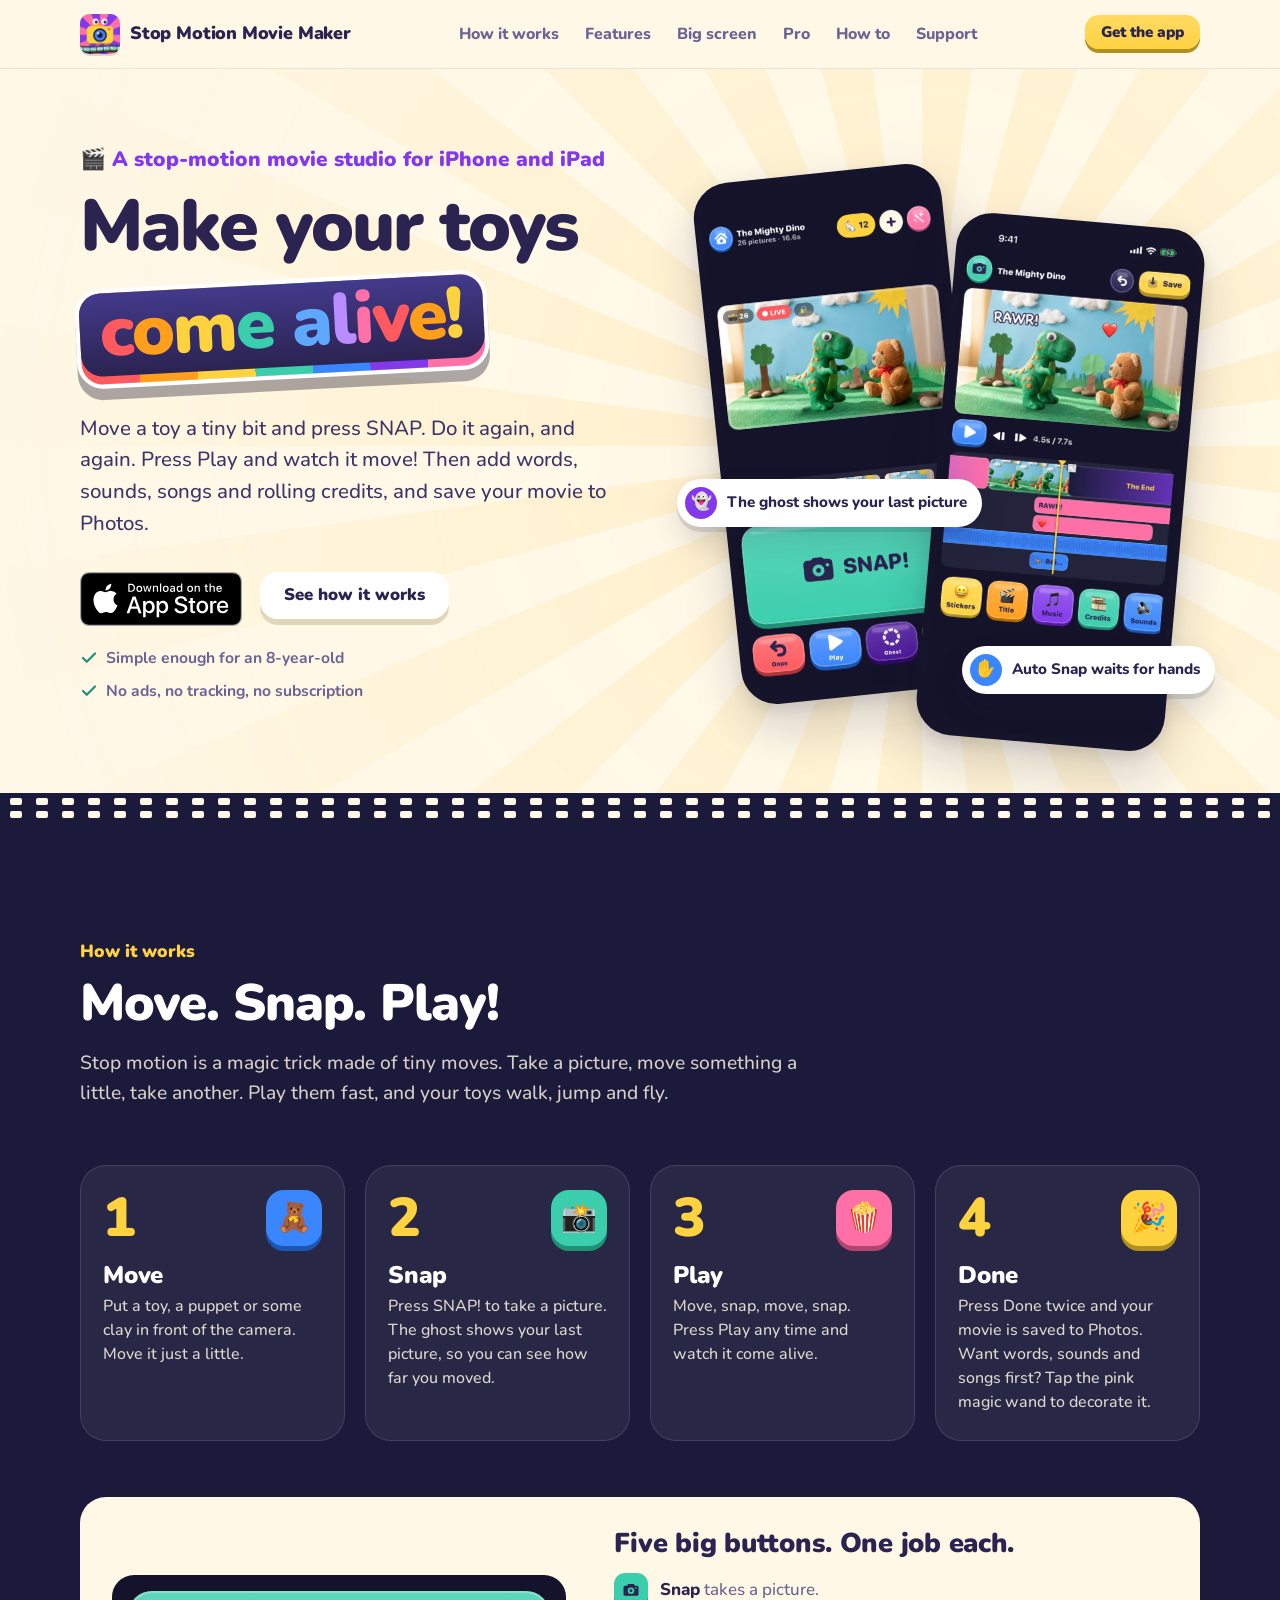
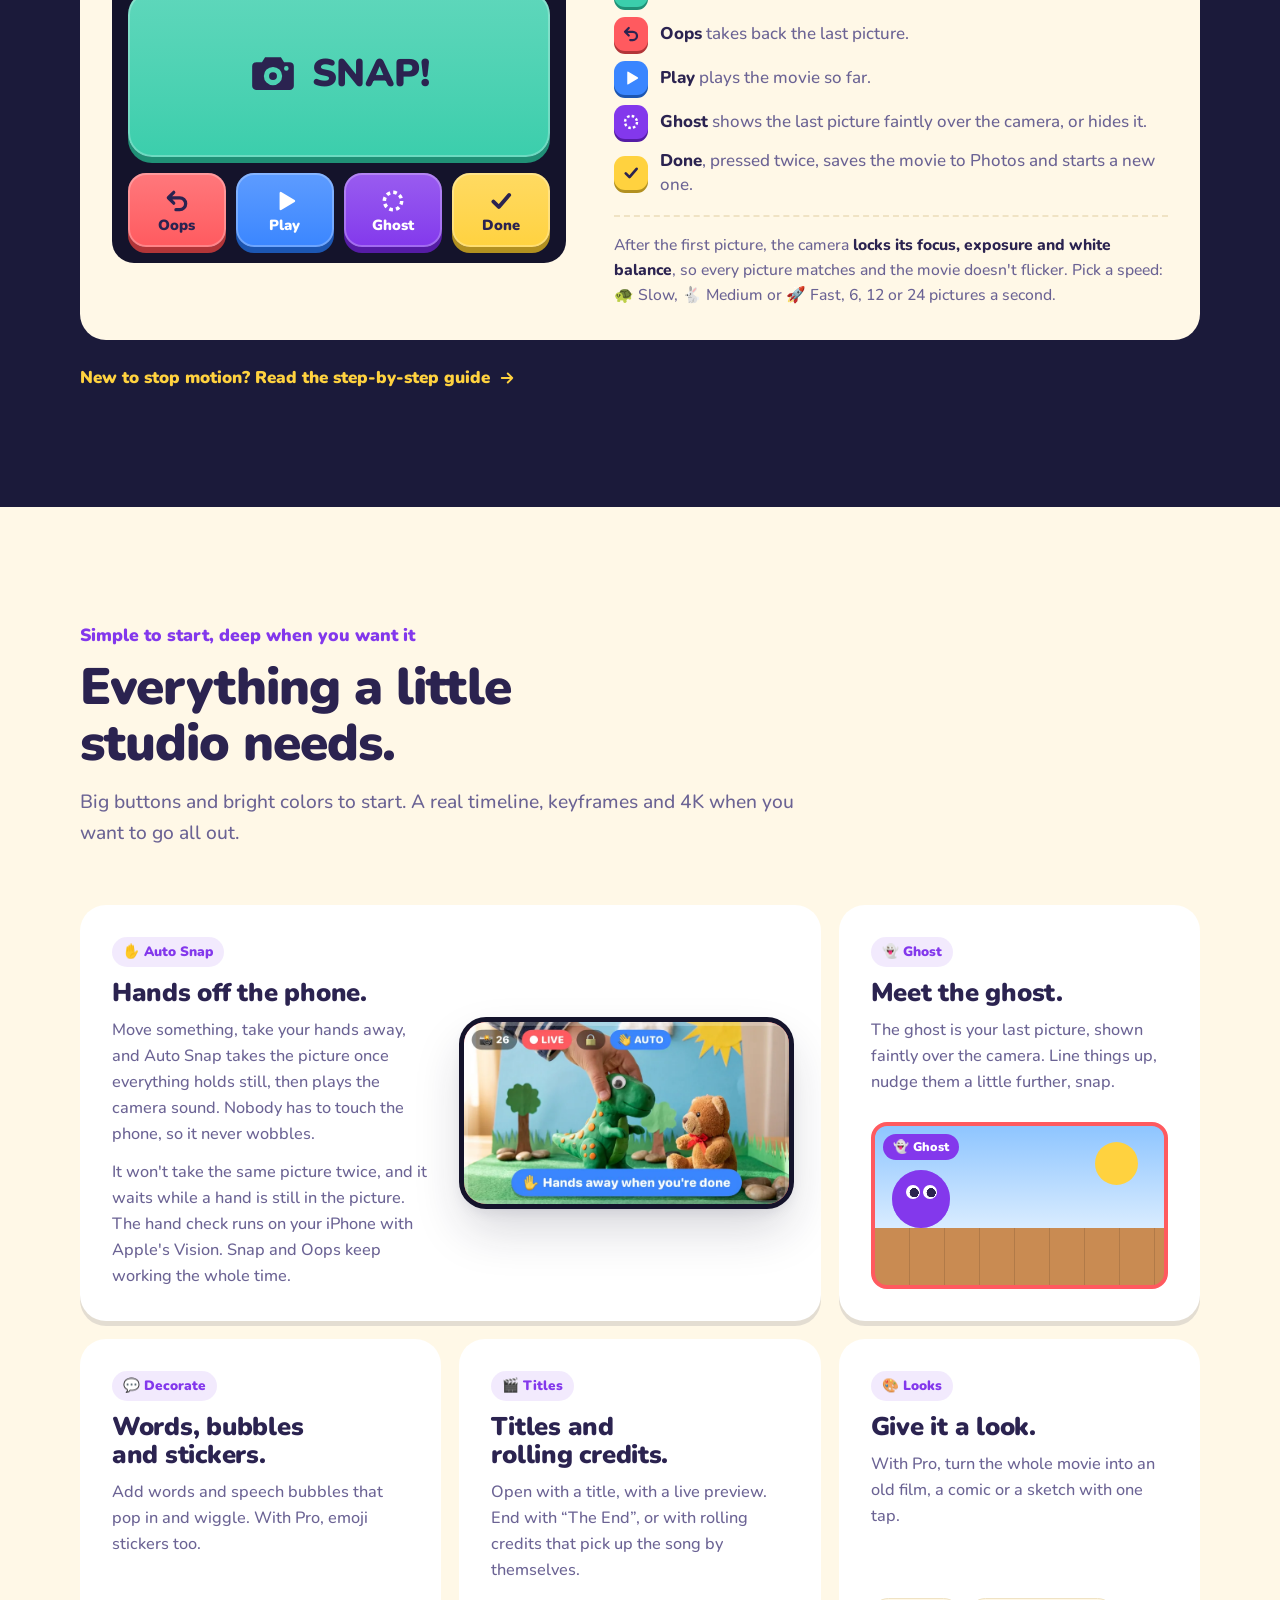
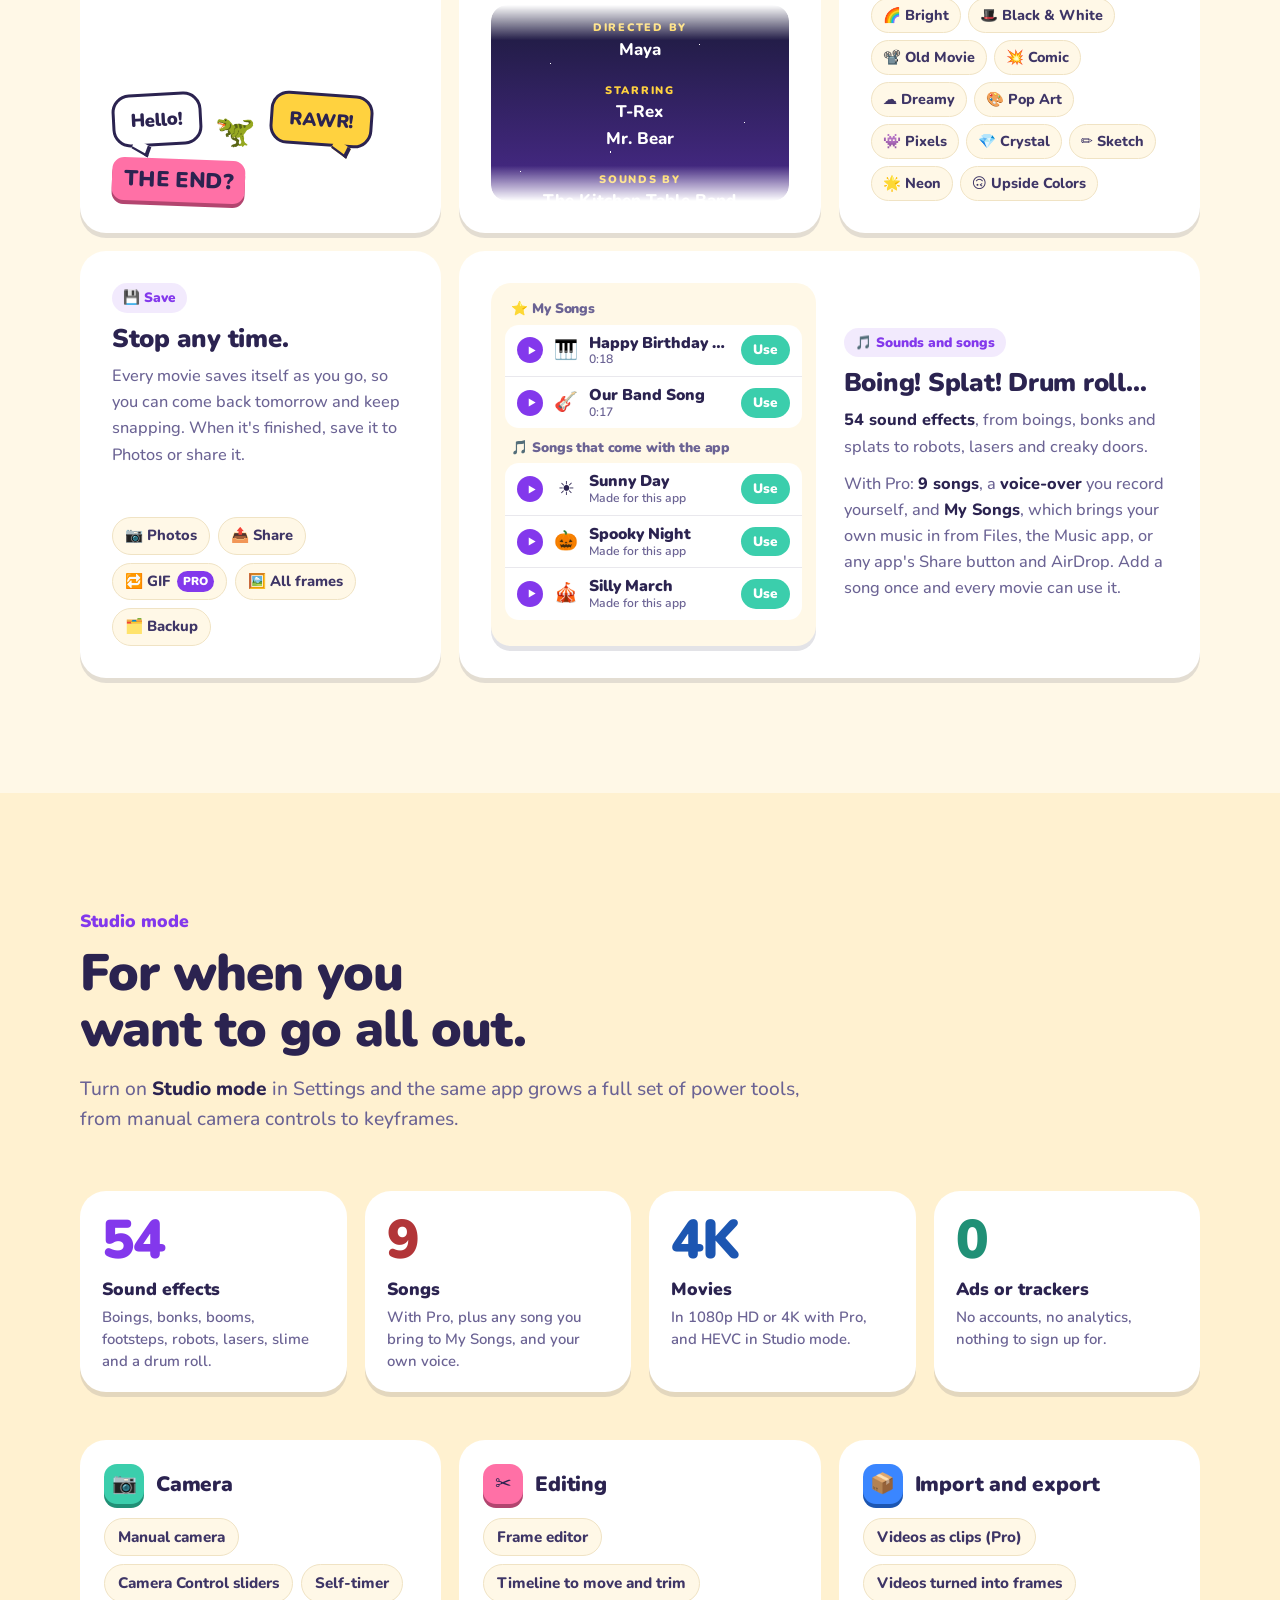
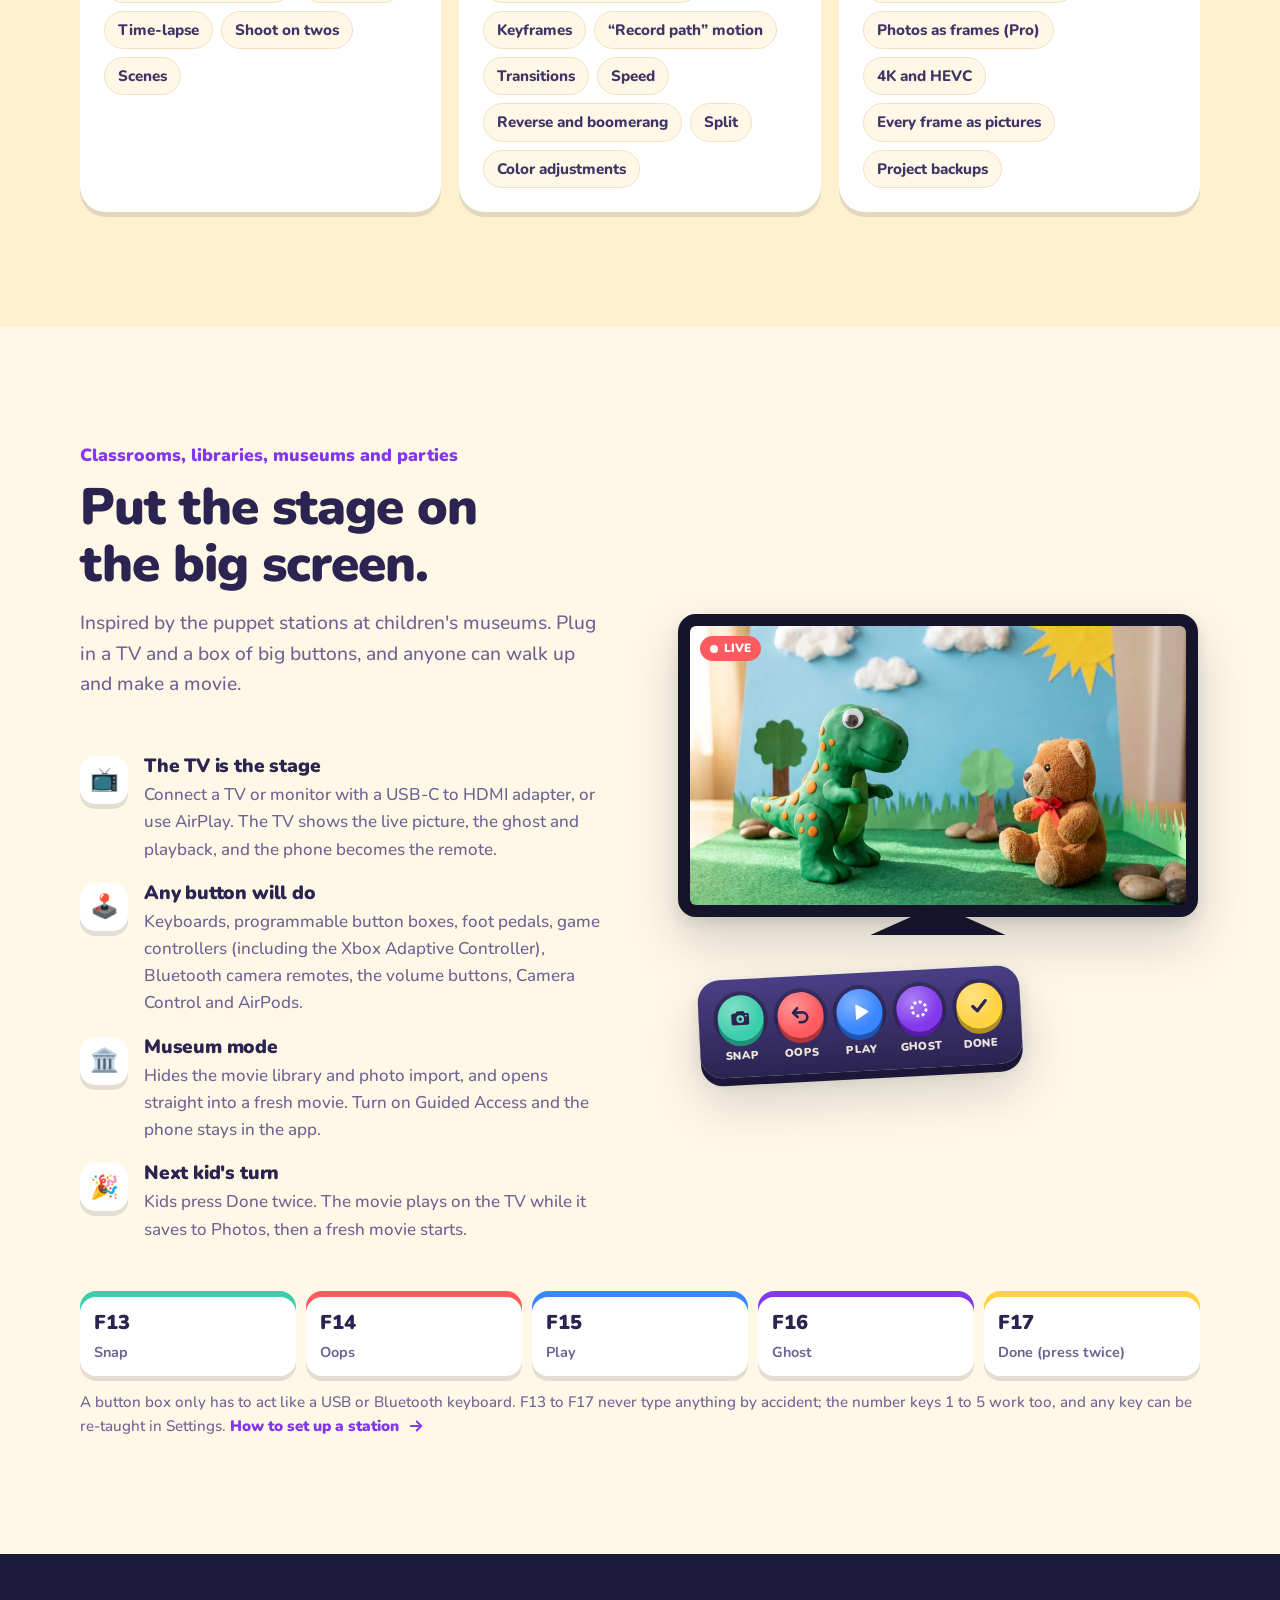
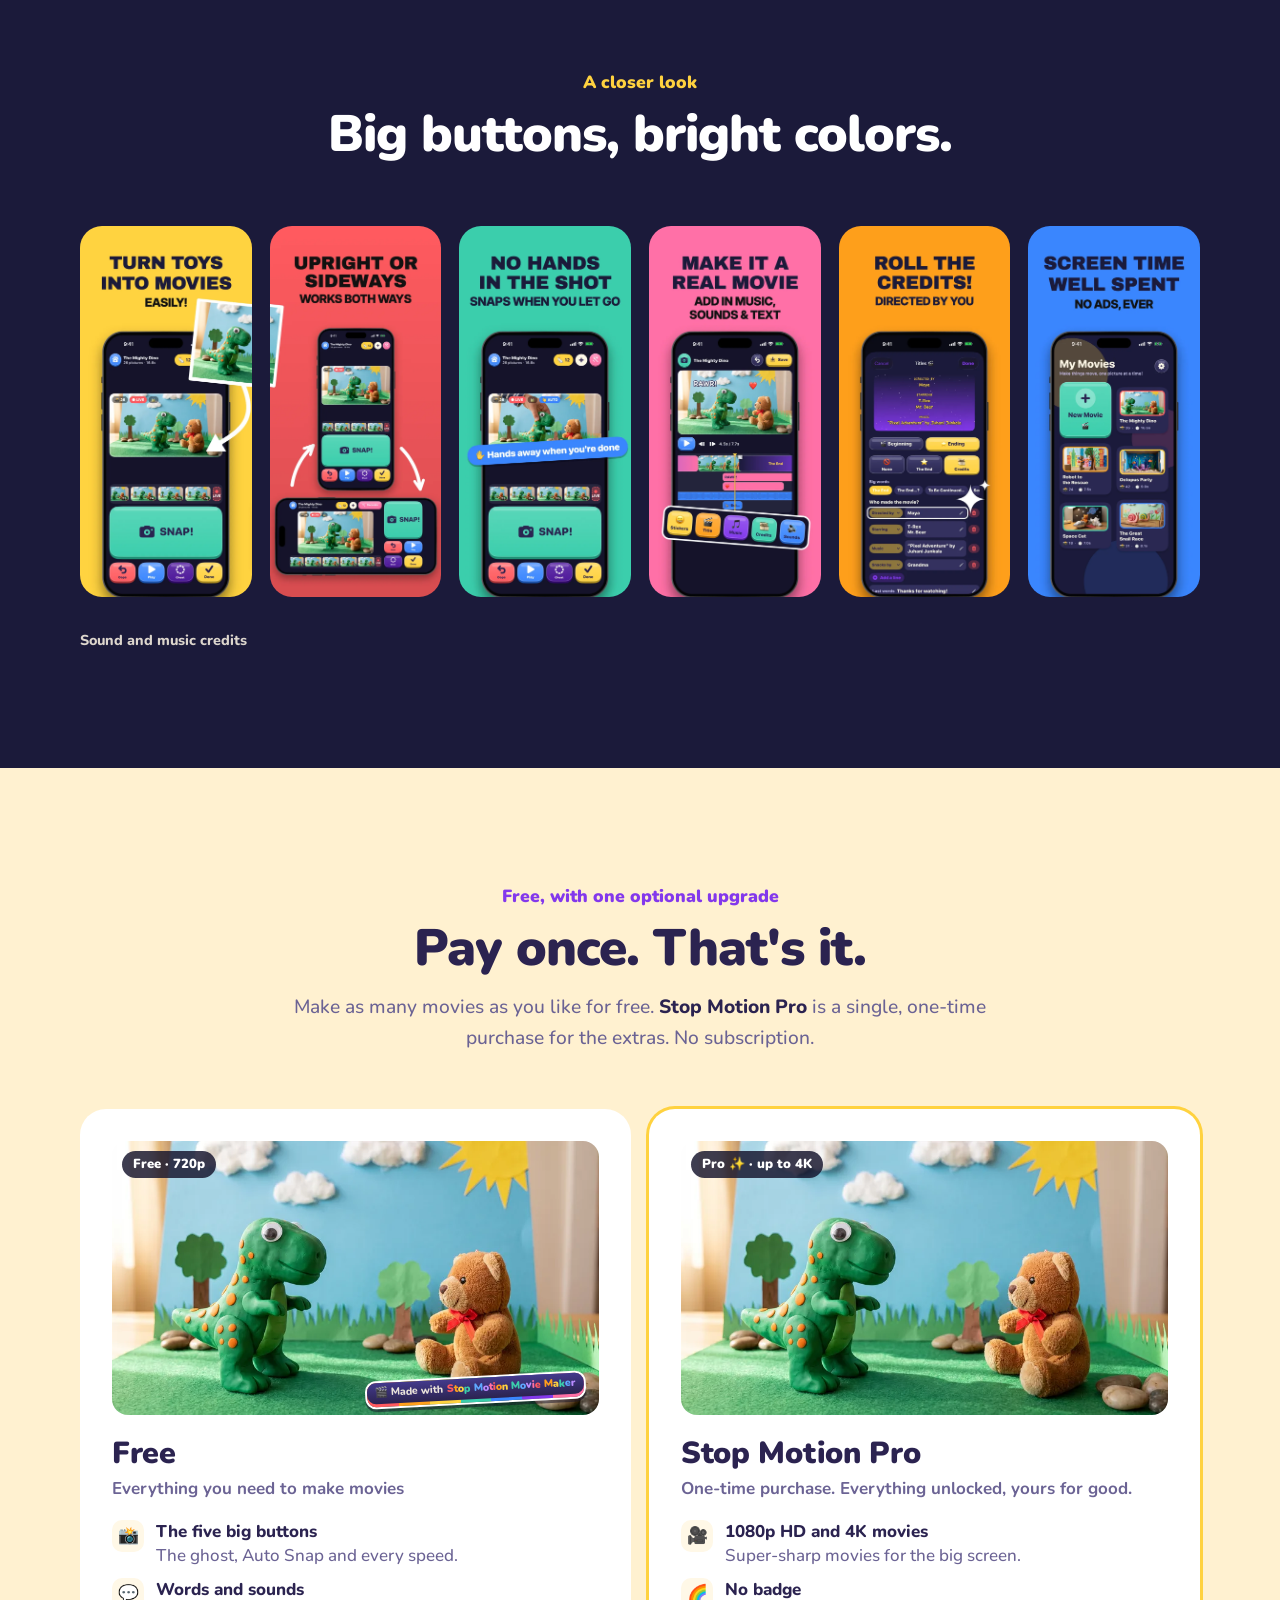
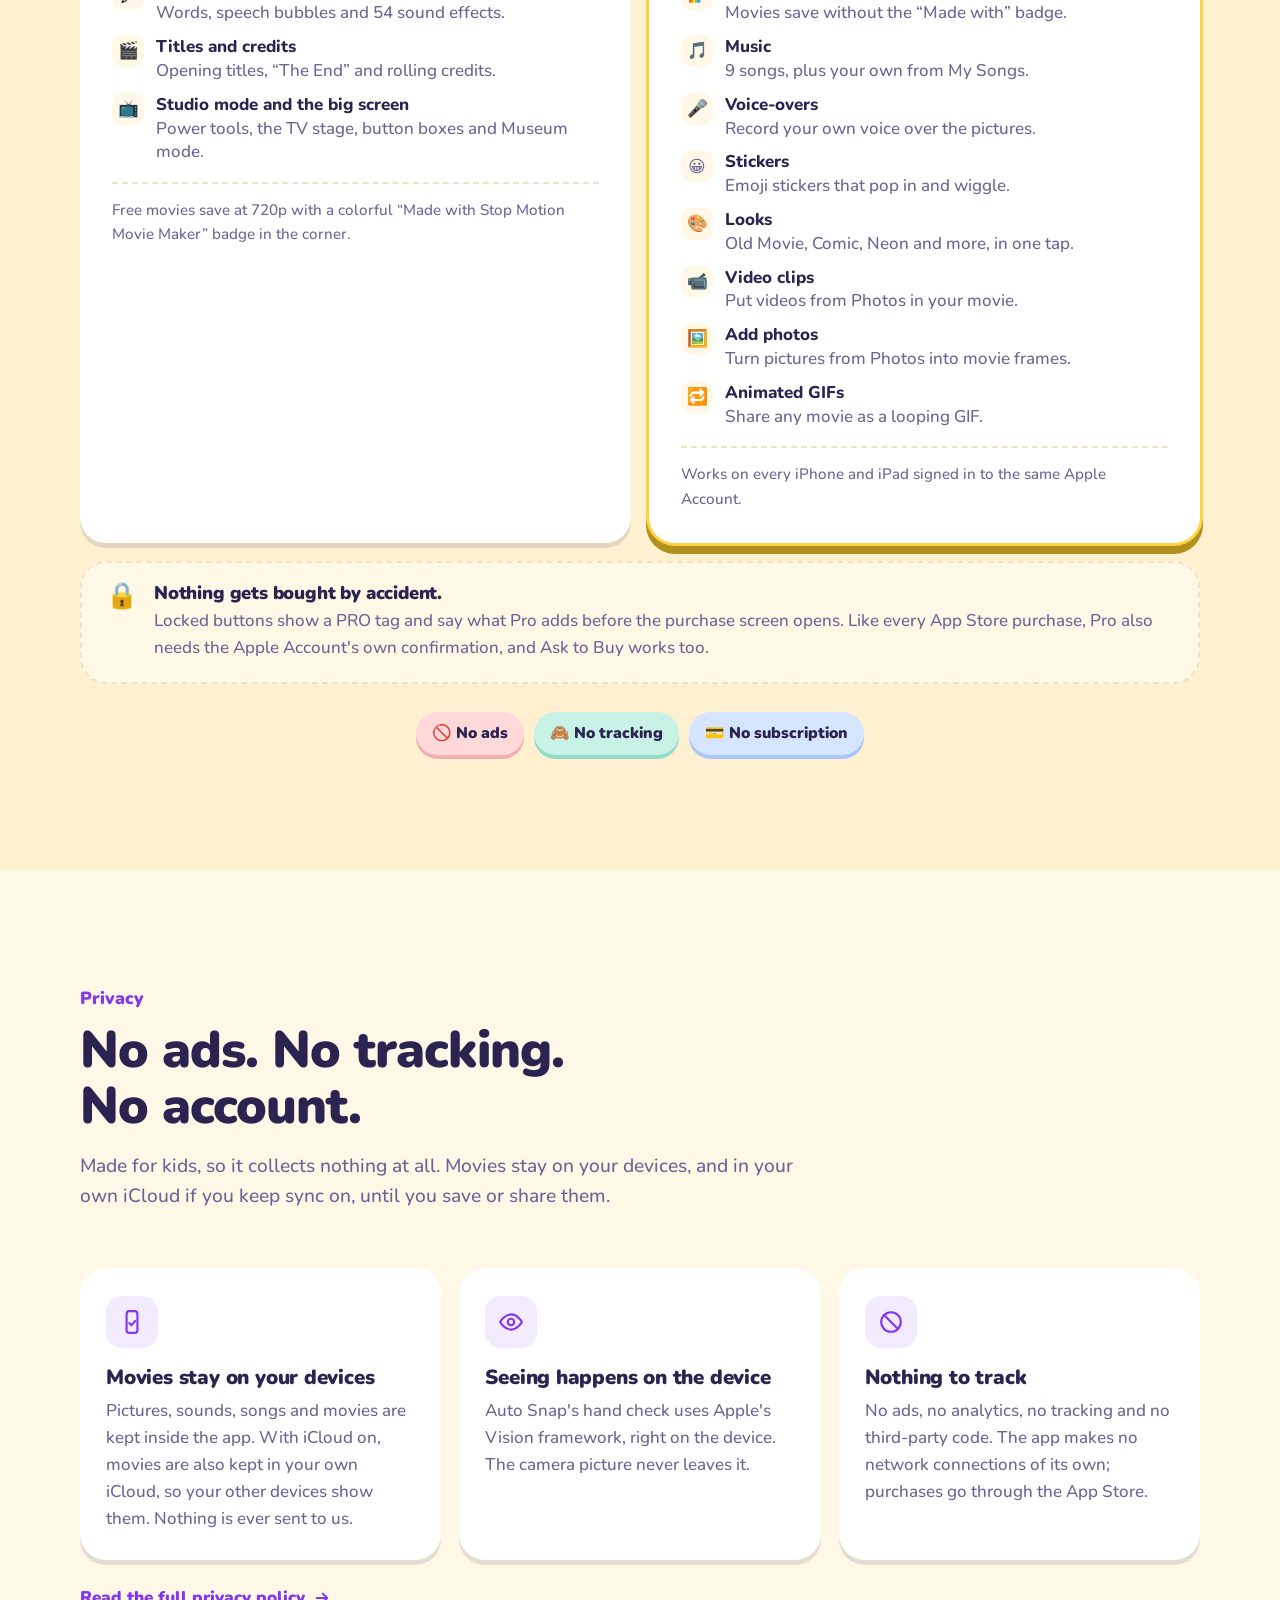
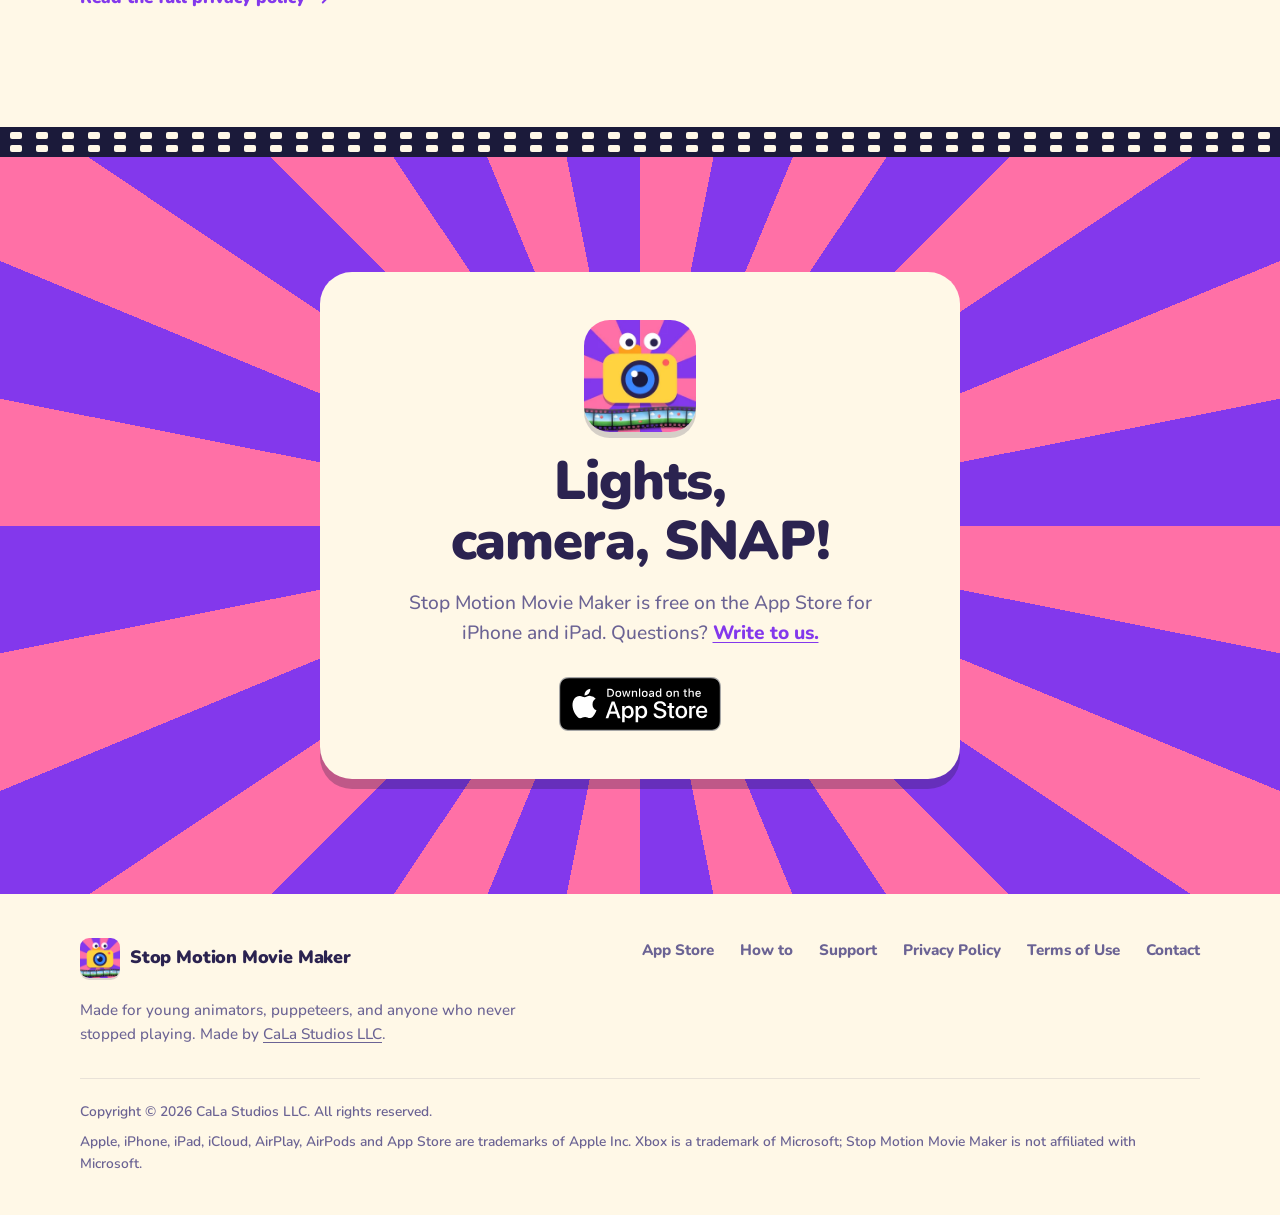
==== commit 39922762: "Cover the Mac app in the privacy policy, and say movies sync to iCloud on the homepage 1.1 adds a Ma" ====
--- a/index.html
+++ b/index.html
@@ -4,7 +4,7 @@
   <meta charset="utf-8">
   <meta name="viewport" content="width=device-width, initial-scale=1, viewport-fit=cover">
   <title>Stop Motion Movie Maker – Stop-motion movies for iPhone and iPad</title>
-  <meta name="description" content="A stop-motion movie studio for iPhone and iPad. Move a toy, press SNAP, press Play. Five big buttons, a ghost of the last picture, hands-free Auto Snap, sounds, songs and rolling credits, and a big-screen mode for classrooms and museums.">
+  <meta name="description" content="A stop-motion movie studio for iPhone and iPad. Move a toy, press SNAP, press Play. A ghost of the last picture, hands-free Auto Snap, sounds and credits.">
   <link rel="canonical" href="https://stopmotionmoviemaker.com/">
   <meta name="theme-color" content="#fff8e7">
   <meta name="apple-itunes-app" content="app-id=6815898667">
@@ -67,7 +67,7 @@
   <header class="site-header">
     <div class="container nav">
       <a class="nav-brand logo" href="/" aria-label="Stop Motion Movie Maker home">
-        <img class="logo-icon" src="/assets/img/icon-180.png" alt="" width="40" height="40">
+        <img class="logo-icon" src="/assets/img/icon-180.png" alt="Stop Motion Movie Maker app icon" width="40" height="40">
         <span class="logo-name">Stop Motion Movie Maker</span>
       </a>
       <ul class="nav-links" id="nav-links">
@@ -105,11 +105,11 @@
             <li><svg viewBox="0 0 24 24" fill="none" stroke="currentColor" stroke-width="3" stroke-linecap="round" stroke-linejoin="round" aria-hidden="true"><path d="M20 6 9 17l-5-5"/></svg>No ads, no tracking, no subscription</li>
           </ul>
         </div>
-        <div class="hero-visual" aria-hidden="true">
-          <div class="phone phone--a"><img src="/assets/img/screen-capture.webp" alt="" width="600" height="1304" fetchpriority="high"></div>
-          <div class="phone phone--b"><img src="/assets/img/screen-editor.webp" alt="" width="600" height="1304" fetchpriority="high"></div>
-          <div class="chip chip--tl"><span class="dot">👻</span>The ghost shows your last picture</div>
-          <div class="chip chip--br"><span class="dot">✋</span>Auto Snap waits for hands</div>
+        <div class="hero-visual">
+          <div class="phone phone--a"><img src="/assets/img/screen-capture.webp" alt="The Stop Motion Movie Maker camera: a clay dinosaur and a teddy bear on a toy stage above the big SNAP button and Oops, Play, Ghost and Done" width="600" height="1304" fetchpriority="high"></div>
+          <div class="phone phone--b"><img src="/assets/img/screen-editor.webp" alt="The Stop Motion Movie Maker editor: the dinosaur movie with a RAWR! sticker and a heart, over a timeline of titles, stickers and sounds" width="600" height="1304" fetchpriority="high"></div>
+          <div class="chip chip--tl" aria-hidden="true"><span class="dot">👻</span>The ghost shows your last picture</div>
+          <div class="chip chip--br" aria-hidden="true"><span class="dot">✋</span>Auto Snap waits for hands</div>
         </div>
       </div>
     </section>
@@ -365,7 +365,7 @@
           </div>
           <div class="station-art reveal" role="img" aria-label="A TV showing the live stage, with a box of five big arcade buttons in front of it: Snap, Oops, Play, Ghost and Done">
             <div class="tv" aria-hidden="true">
-              <div class="tv-screen"><img src="/assets/img/stage.webp" alt="" width="800" height="450" loading="lazy"><span class="tv-live">LIVE</span></div>
+              <div class="tv-screen"><img src="/assets/img/stage.webp" alt="A clay dinosaur and a teddy bear on a toy stage" width="800" height="450" loading="lazy"><span class="tv-live">LIVE</span></div>
               <div class="tv-stand"></div>
             </div>
             <div class="button-box" aria-hidden="true">
@@ -429,7 +429,7 @@
         <div class="plans">
           <article class="plan reveal">
             <div class="plan-thumb">
-              <img src="/assets/img/stage.webp" alt="" width="800" height="450" loading="lazy">
+              <img src="/assets/img/stage.webp" alt="A clay dinosaur and a teddy bear on a toy stage" width="800" height="450" loading="lazy" aria-hidden="true">
               <span class="plan-res">Free · 720p</span>
               <span class="movie-badge" aria-hidden="true"><span>🎬 Made with <b><i style="color:#ff5a5f">S</i><i style="color:#ff9f1c">t</i><i style="color:#ffd23f">o</i><i style="color:#3bceac">p</i> <i style="color:#5fa8ff">M</i><i style="color:#b98cff">o</i><i style="color:#ff70a6">t</i><i style="color:#ff5a5f">i</i><i style="color:#ff9f1c">o</i><i style="color:#ffd23f">n</i> <i style="color:#3bceac">M</i><i style="color:#5fa8ff">o</i><i style="color:#b98cff">v</i><i style="color:#ff70a6">i</i><i style="color:#ff5a5f">e</i> <i style="color:#ff9f1c">M</i><i style="color:#ffd23f">a</i><i style="color:#3bceac">k</i><i style="color:#5fa8ff">e</i><i style="color:#b98cff">r</i></b></span></span>
             </div>
@@ -446,7 +446,7 @@
 
           <article class="plan plan--pro reveal">
             <div class="plan-thumb">
-              <img src="/assets/img/stage.webp" alt="" width="800" height="450" loading="lazy">
+              <img src="/assets/img/stage.webp" alt="A clay dinosaur and a teddy bear on a toy stage" width="800" height="450" loading="lazy" aria-hidden="true">
               <span class="plan-res">Pro ✨ · up to 4K</span>
             </div>
             <h3>Stop Motion Pro</h3>
@@ -488,13 +488,13 @@
         <div class="section-head">
           <span class="eyebrow">Privacy</span>
           <h2 class="title">No ads. No tracking. No account.</h2>
-          <p class="lede">Made for kids, so it collects nothing at all. Movies stay on your iPhone or iPad until you save or share them.</p>
+          <p class="lede">Made for kids, so it collects nothing at all. Movies stay on your devices, and in your own iCloud if you keep sync on, until you save or share them.</p>
         </div>
         <div class="pillars">
           <div class="pillar reveal">
             <div class="icon"><svg viewBox="0 0 24 24" fill="none" stroke="currentColor" stroke-width="2" stroke-linecap="round" stroke-linejoin="round" aria-hidden="true"><rect x="7" y="2" width="10" height="20" rx="2.5"/><path d="m9.5 13 2 2 3.5-4"/></svg></div>
-            <h3>Movies stay on your device</h3>
-            <p>Pictures, sounds, songs and movies are kept inside the app on your iPhone or iPad. Nothing is uploaded.</p>
+            <h3>Movies stay on your devices</h3>
+            <p>Pictures, sounds, songs and movies are kept inside the app. With iCloud on, movies are also kept in your own iCloud, so your other devices show them. Nothing is ever sent to us.</p>
           </div>
           <div class="pillar reveal">
             <div class="icon"><svg viewBox="0 0 24 24" fill="none" stroke="currentColor" stroke-width="2" stroke-linecap="round" stroke-linejoin="round" aria-hidden="true"><path d="M2 12s3.6-7 10-7 10 7 10 7-3.6 7-10 7S2 12 2 12Z"/><circle cx="12" cy="12" r="3"/></svg></div>
@@ -516,7 +516,7 @@
     <section class="section cta" id="download">
       <div class="container">
         <div class="cta-card">
-          <img class="cta-icon" src="/assets/img/icon-256.webp" alt="" width="112" height="112" loading="lazy">
+          <img class="cta-icon" src="/assets/img/icon-256.webp" alt="Stop Motion Movie Maker app icon" width="112" height="112" loading="lazy" aria-hidden="true">
           <h2 class="title">Lights, camera, SNAP!</h2>
           <p class="lede">Stop Motion Movie Maker is free on the App Store for iPhone and iPad. Questions? <a href="mailto:support@calastudios.app?subject=Stop%20Motion%20Movie%20Maker">Write to us.</a></p>
           <div class="cta-actions">
@@ -533,7 +533,7 @@
     <div class="container">
       <div class="footer-grid">
         <div class="footer-brand">
-          <a class="logo" href="/" aria-label="Stop Motion Movie Maker home"><img class="logo-icon" src="/assets/img/icon-180.png" alt="" width="40" height="40"><span class="logo-name">Stop Motion Movie Maker</span></a>
+          <a class="logo" href="/" aria-label="Stop Motion Movie Maker home"><img class="logo-icon" src="/assets/img/icon-180.png" alt="Stop Motion Movie Maker app icon" width="40" height="40"><span class="logo-name">Stop Motion Movie Maker</span></a>
           <p>Made for young animators, puppeteers, and anyone who never stopped playing. Made by <a href="https://calastudios.app/">CaLa Studios LLC</a>.</p>
         </div>
         <ul class="footer-links">
@@ -547,7 +547,7 @@
       </div>
       <div class="footer-meta">
         <span>Copyright © <span data-year>2026</span> CaLa Studios LLC. All rights reserved.</span>
-        <span>Apple, iPhone, iPad, AirPlay, AirPods and App Store are trademarks of Apple Inc. Xbox is a trademark of Microsoft; Stop Motion Movie Maker is not affiliated with Microsoft.</span>
+        <span>Apple, iPhone, iPad, iCloud, AirPlay, AirPods and App Store are trademarks of Apple Inc. Xbox is a trademark of Microsoft; Stop Motion Movie Maker is not affiliated with Microsoft.</span>
       </div>
     </div>
   </footer>
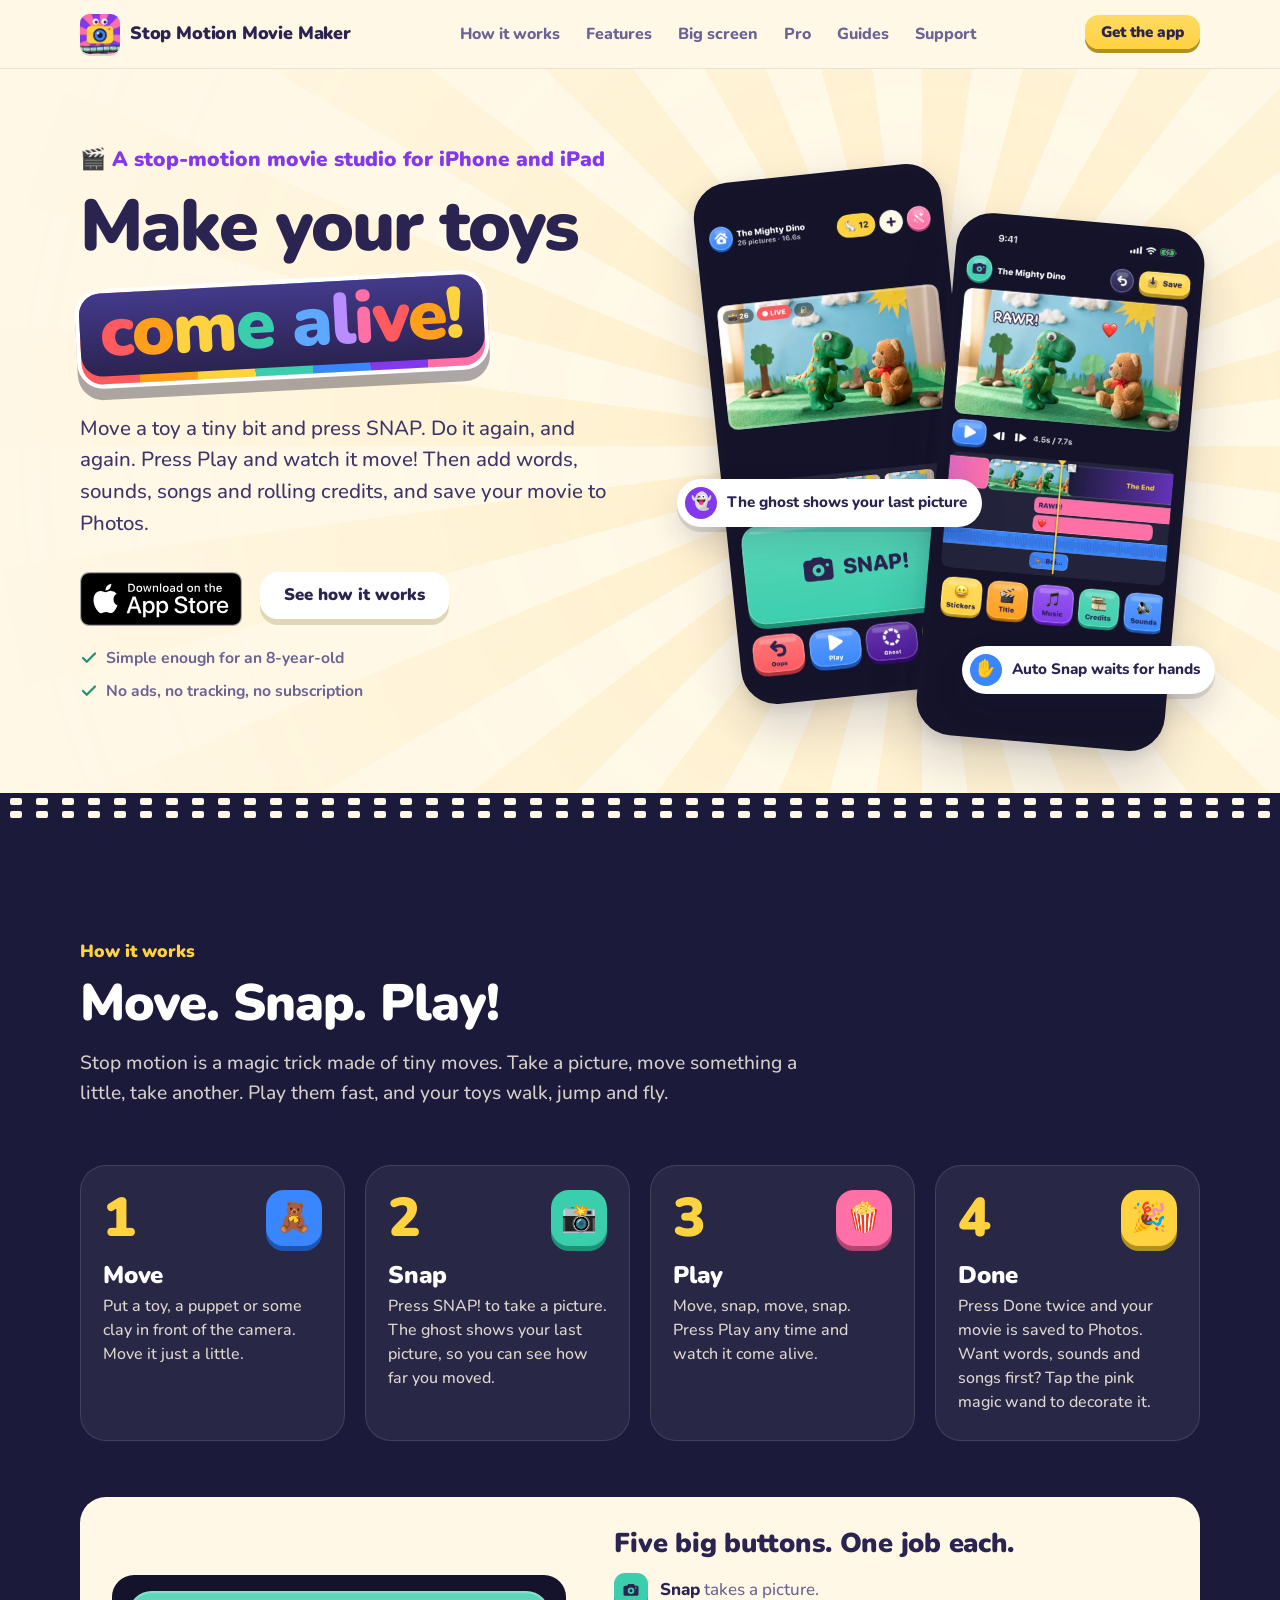
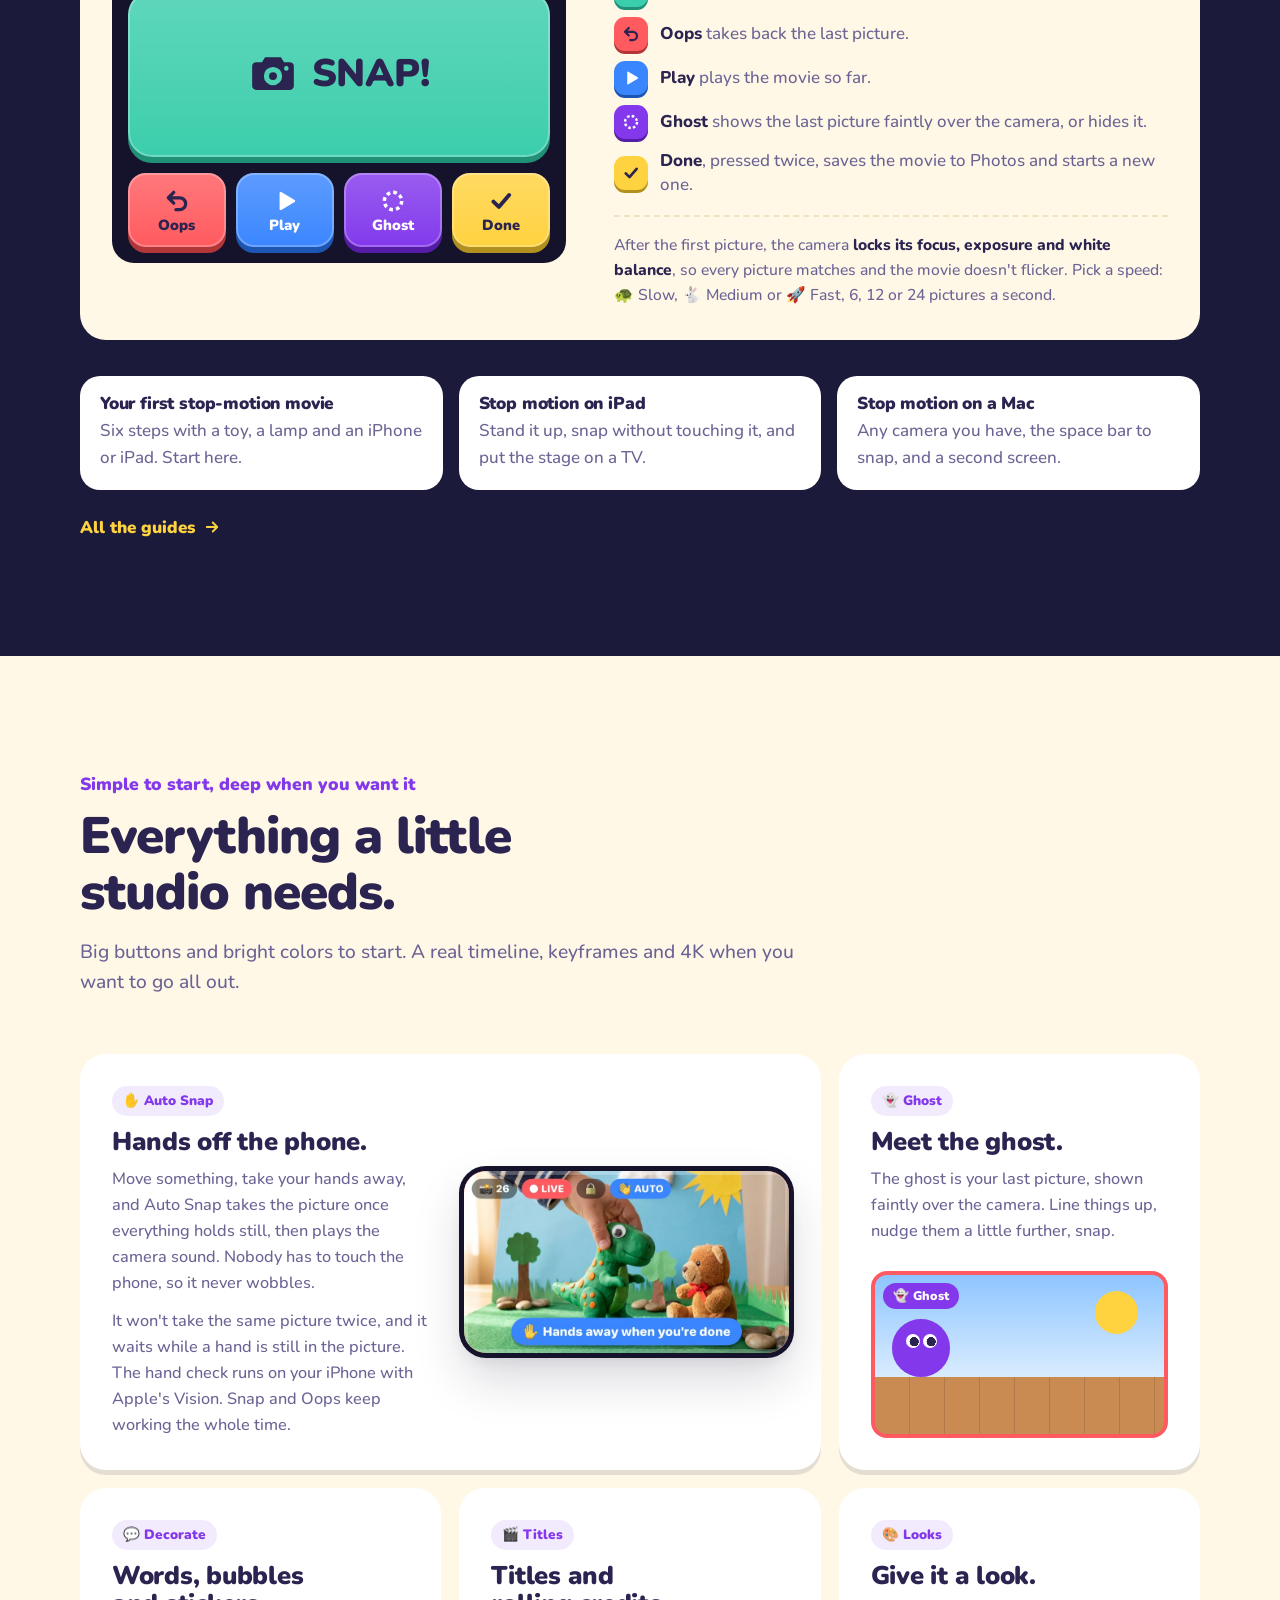
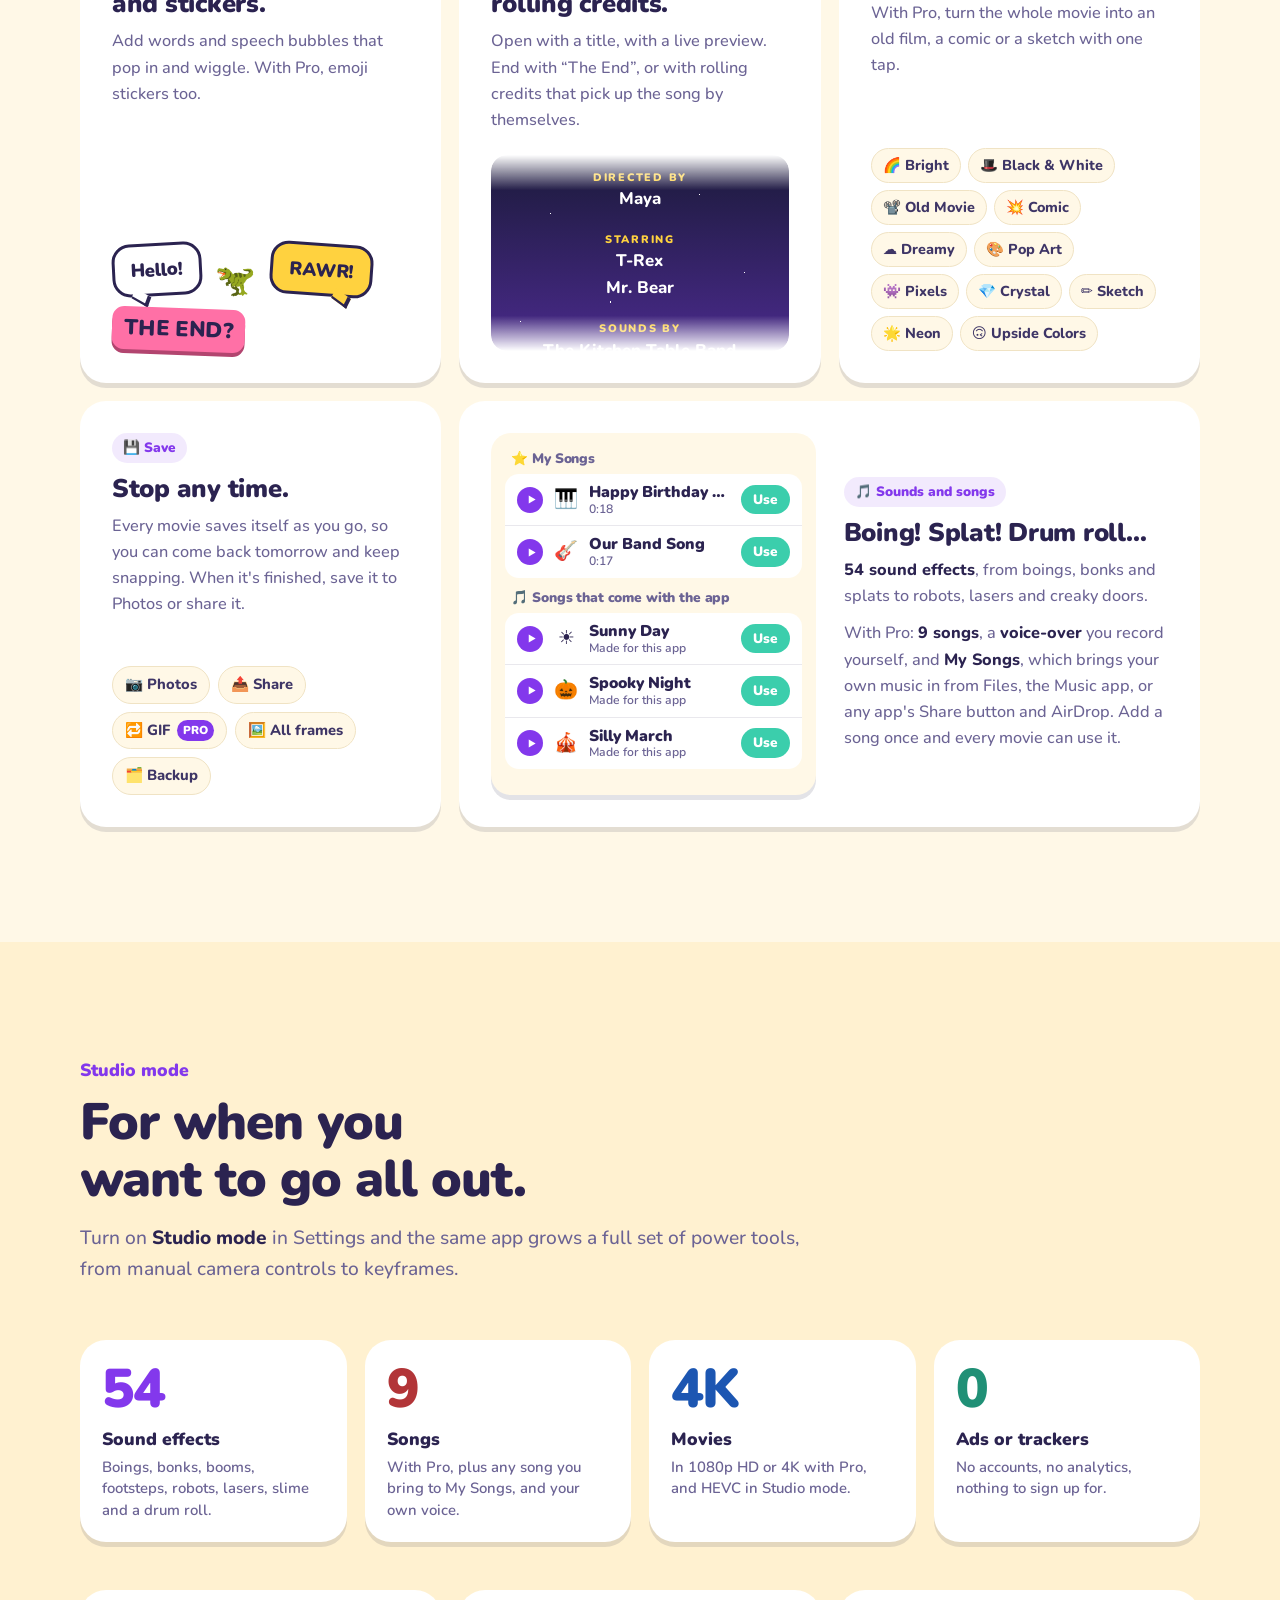
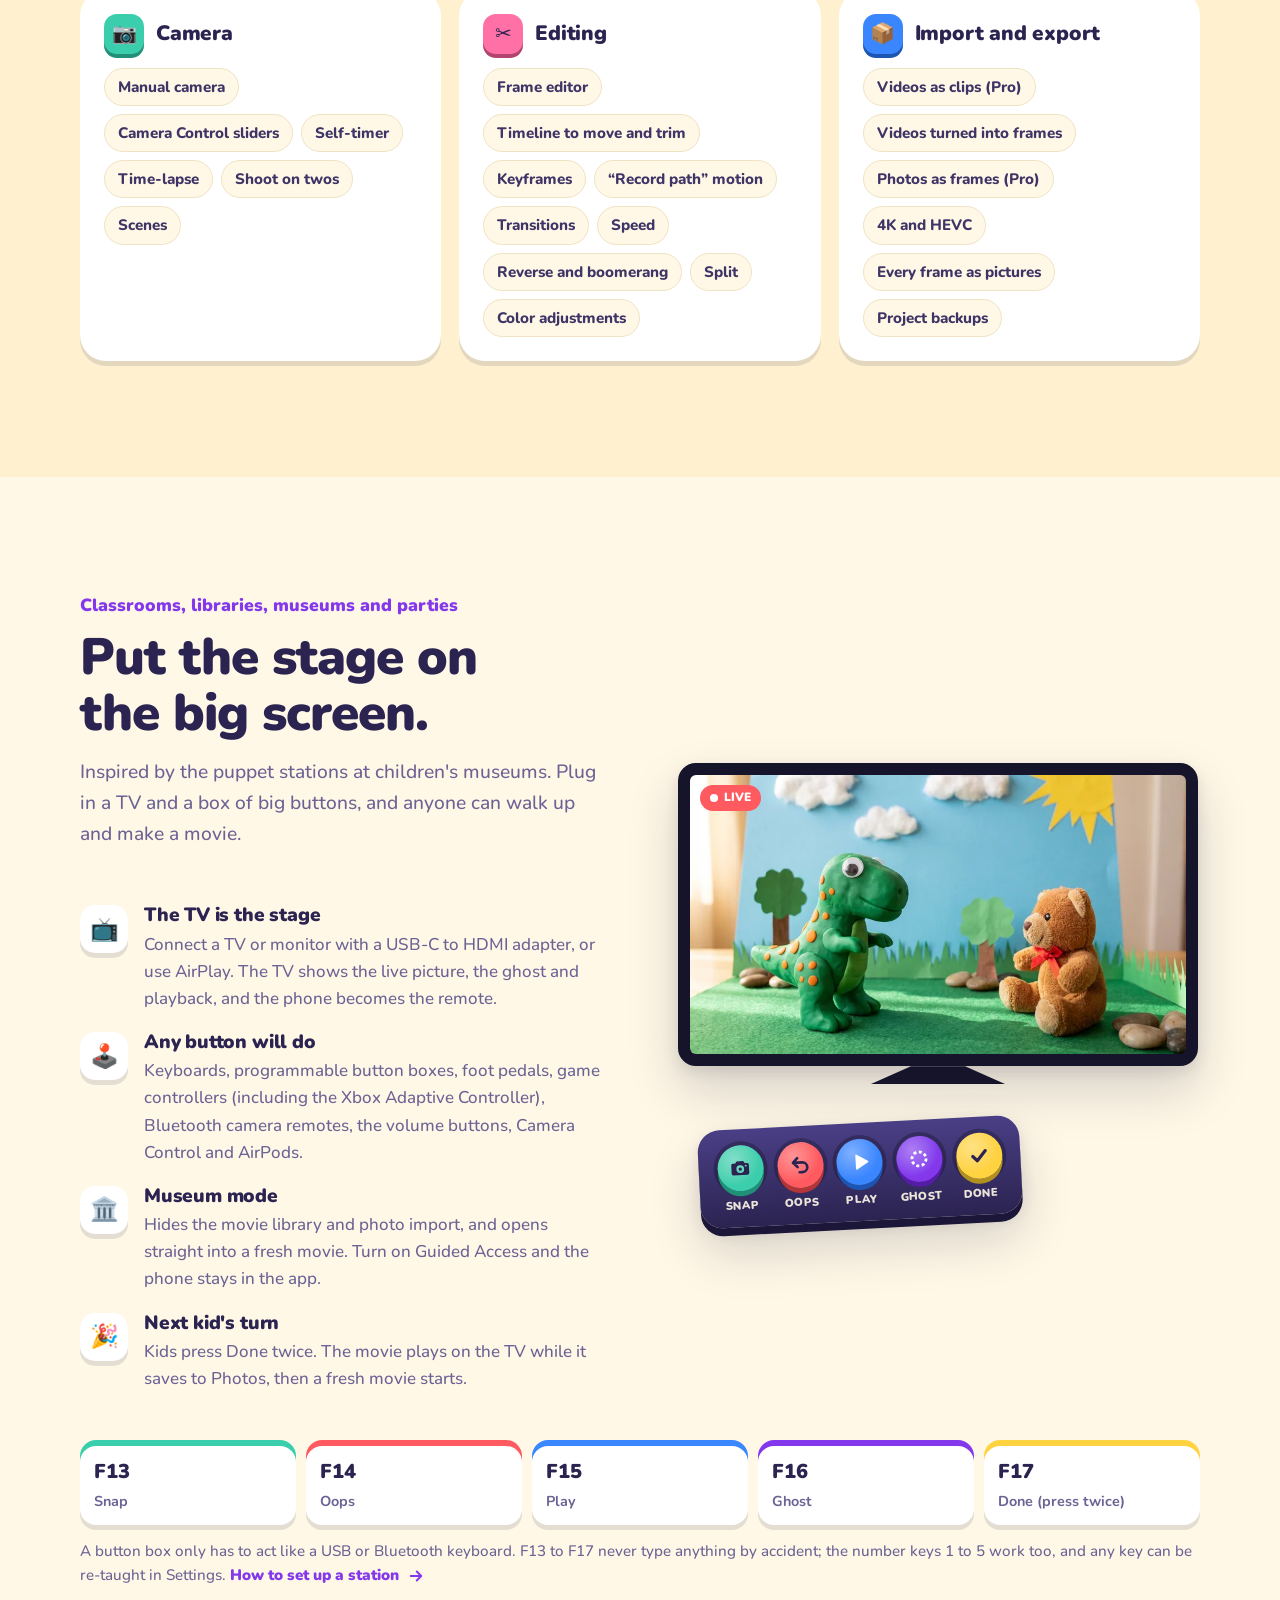
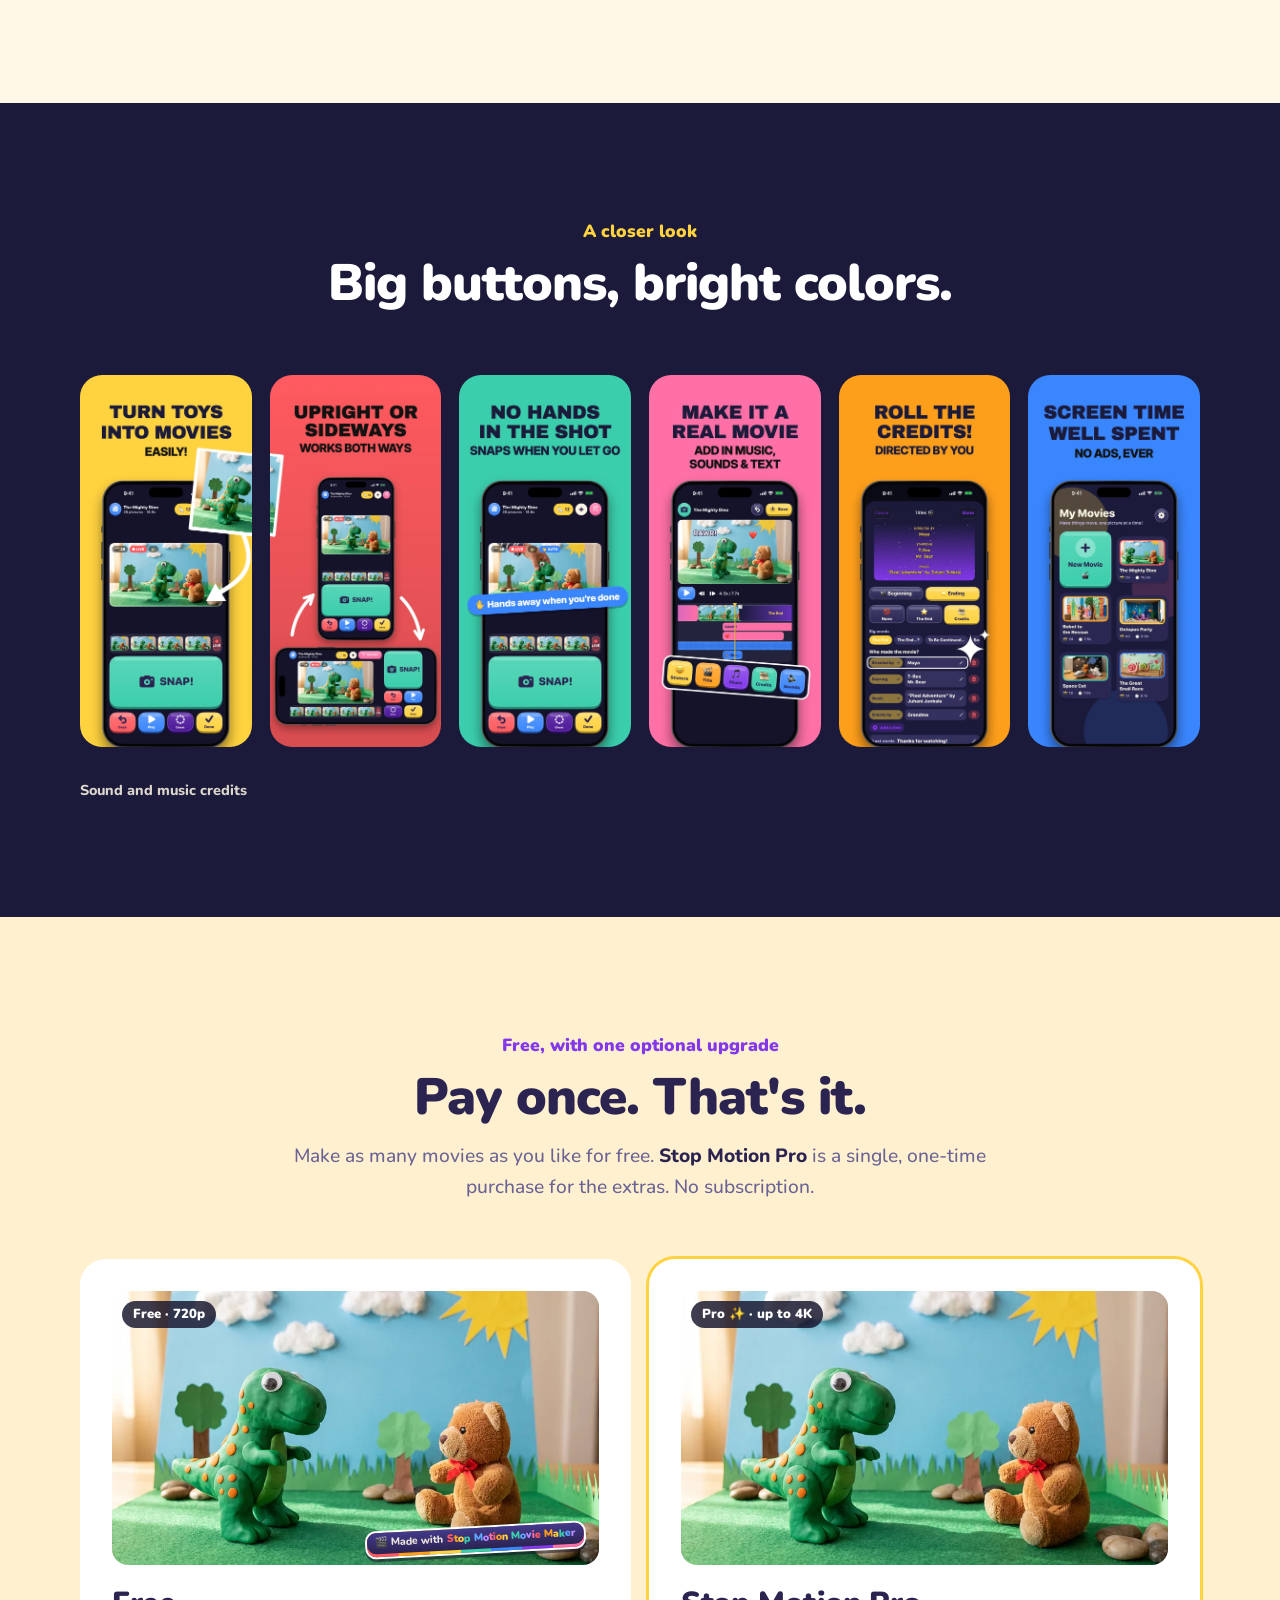
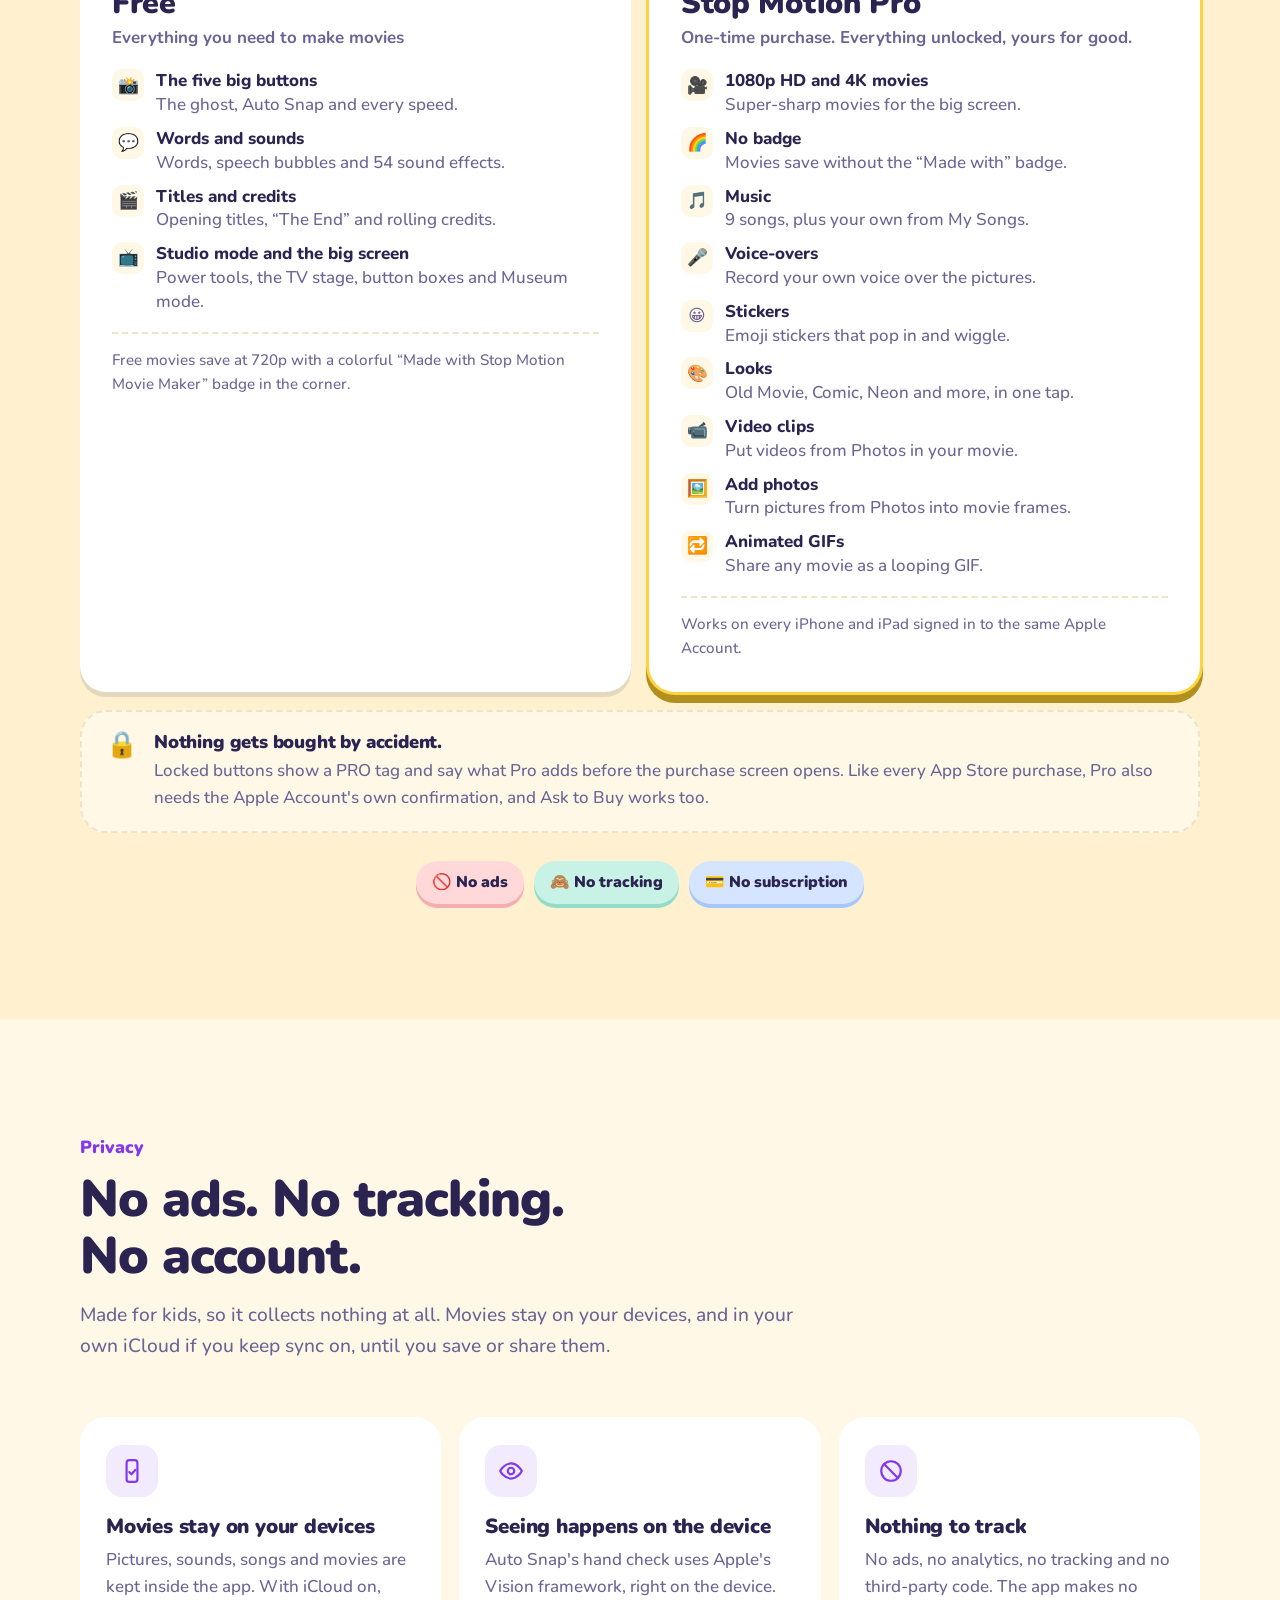
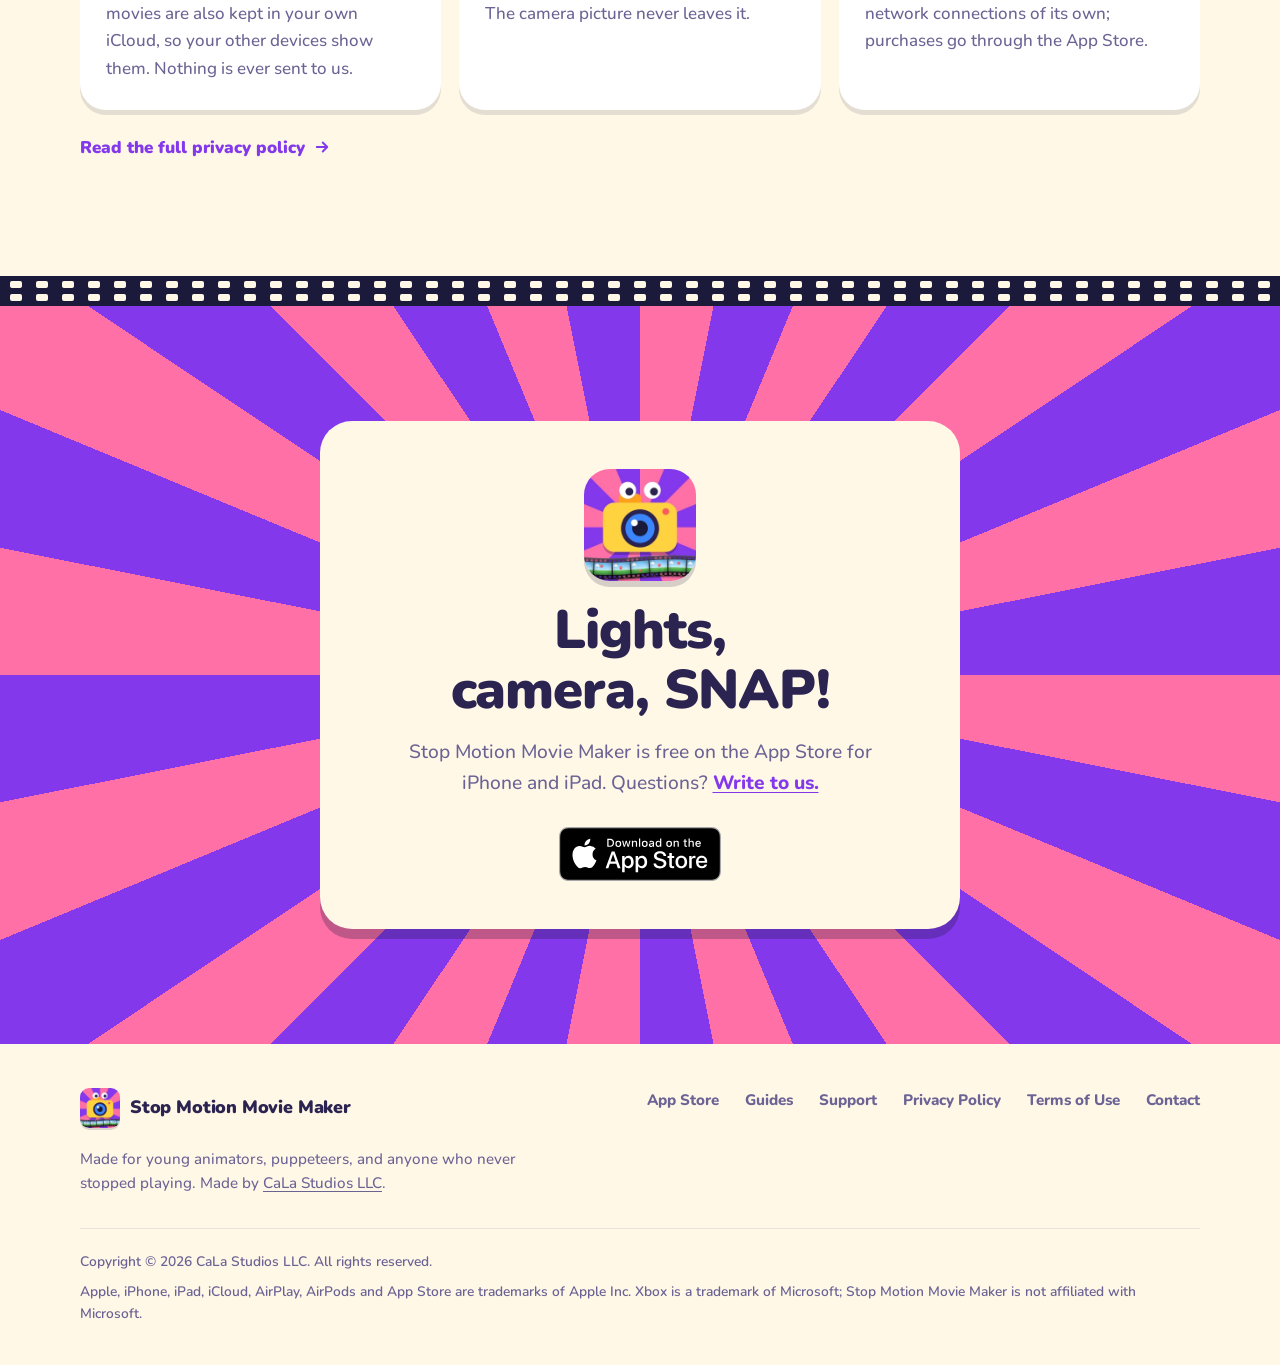
==== commit 9a612e85: "Add a guides hub at /guides, and feature three guides on the home page With more guides coming, a fi" ====
--- a/index.html
+++ b/index.html
@@ -27,14 +27,14 @@
   <link rel="icon" href="/assets/img/icon-16.png" sizes="16x16" type="image/png">
   <link rel="apple-touch-icon" href="/assets/img/icon-180.png">
   <link rel="manifest" href="/site.webmanifest">
-  <link rel="stylesheet" href="/assets/css/site.css?v=20261007">
+  <link rel="stylesheet" href="/assets/css/site.css?v=20261021">
 
   <script type="application/ld+json">
   {
     "@context": "https://schema.org",
     "@type": "SoftwareApplication",
     "name": "Stop Motion Movie Maker",
-    "operatingSystem": "iOS 26.0 or later, iPadOS 26.0 or later",
+    "operatingSystem": "iOS 18.0 or later, iPadOS 18.0 or later",
     "applicationCategory": "MultimediaApplication",
     "description": "A stop-motion movie studio for iPhone and iPad. Five big buttons (Snap, Oops, Play, Ghost, Done), an onion-skin ghost, hands-free Auto Snap, stickers, words, sound effects, songs, voice-over, titles and rolling credits, a big-screen mode for TVs, and support for button boxes, foot pedals and game controllers.",
     "url": "https://stopmotionmoviemaker.com/",
@@ -75,7 +75,7 @@
         <li><a href="#features">Features</a></li>
         <li><a href="#station">Big screen</a></li>
         <li><a href="#pro">Pro</a></li>
-        <li><a href="/how-to-make-a-stop-motion-movie">How to</a></li>
+        <li><a href="/guides">Guides</a></li>
         <li><a href="/support">Support</a></li>
       </ul>
       <div class="nav-cta">
@@ -166,7 +166,12 @@
             <p class="buttons-note">After the first picture, the camera <strong>locks its focus, exposure and white balance</strong>, so every picture matches and the movie doesn't flicker. Pick a speed: 🐢 Slow, 🐇 Medium or 🚀 Fast, 6, 12 or 24 pictures a second.</p>
           </div>
         </div>
-        <a class="link-arrow" href="/how-to-make-a-stop-motion-movie">New to stop motion? Read the step-by-step guide <svg viewBox="0 0 24 24" fill="none" stroke="currentColor" stroke-width="2.5" stroke-linecap="round" stroke-linejoin="round" aria-hidden="true"><path d="M5 12h14M13 6l6 6-6 6"/></svg></a>
+        <ul class="guide-list">
+          <li><h3><a href="/how-to-make-a-stop-motion-movie">Your first stop-motion movie</a></h3><p>Six steps with a toy, a lamp and an iPhone or iPad. Start here.</p></li>
+          <li><h3><a href="/stop-motion-on-ipad">Stop motion on iPad</a></h3><p>Stand it up, snap without touching it, and put the stage on a TV.</p></li>
+          <li><h3><a href="/stop-motion-on-mac">Stop motion on a Mac</a></h3><p>Any camera you have, the space bar to snap, and a second screen.</p></li>
+        </ul>
+        <a class="link-arrow" href="/guides">All the guides <svg viewBox="0 0 24 24" fill="none" stroke="currentColor" stroke-width="2.5" stroke-linecap="round" stroke-linejoin="round" aria-hidden="true"><path d="M5 12h14M13 6l6 6-6 6"/></svg></a>
       </div>
     </section>
 
@@ -538,7 +543,7 @@
         </div>
         <ul class="footer-links">
           <li><a href="https://apps.apple.com/us/app/stop-motion-movie-maker/id6815898667">App Store</a></li>
-          <li><a href="/how-to-make-a-stop-motion-movie">How to</a></li>
+          <li><a href="/guides">Guides</a></li>
           <li><a href="/support">Support</a></li>
           <li><a href="/privacy">Privacy Policy</a></li>
           <li><a href="https://www.apple.com/legal/internet-services/itunes/dev/stdeula/">Terms of Use</a></li>
--- a/assets/css/site.css
+++ b/assets/css/site.css
@@ -585,6 +585,15 @@
 .doc .guide-cards h3 { margin: 0 0 4px; font-size: 1.08rem; }
 .doc .guide-cards p { margin: 0; color: var(--muted); }
 .doc .guide-cards--ideas { grid-template-columns: repeat(3, minmax(0, 1fr)); }
+/* Guide lists: the home page's featured row (three cards on the night band) and the Guides hub. The whole card is the link. */
+.guide-list { list-style: none; padding: 0; margin: 36px 0 0; display: grid; grid-template-columns: repeat(3, minmax(0, 1fr)); gap: 16px; }
+.guide-list li { position: relative; background: #fff; border-radius: 20px; box-shadow: var(--sticker); padding: 18px 20px; margin: 0; color: var(--ink); }
+.guide-list h3 { margin: 0 0 4px; font-size: 1.08rem; color: var(--ink); }
+.guide-list h3 a { color: inherit; text-decoration: none; }
+.guide-list h3 a::after { content: ""; position: absolute; inset: 0; }
+.guide-list li:hover h3 { color: var(--grape); }
+.guide-list p { margin: 0; color: var(--muted); }
+.doc .guide-list { grid-template-columns: repeat(2, minmax(0, 1fr)); margin-top: 14px; }
 .guide .faq { margin-top: 18px; }
 .guide .faq summary { font-size: 1.04rem; }
 .guide-more { margin-top: 32px; }
@@ -646,6 +655,7 @@
   .guide-figure--phone { width: 92px; }
   .guide-figure--phone img { border-radius: 14px; border-width: 3px; }
   .doc .guide-cards, .doc .guide-cards--ideas { grid-template-columns: minmax(0, 1fr); }
+  .guide-list, .doc .guide-list { grid-template-columns: minmax(0, 1fr); }
 }
 @media (max-width: 640px) {
   body { font-size: 1rem; }
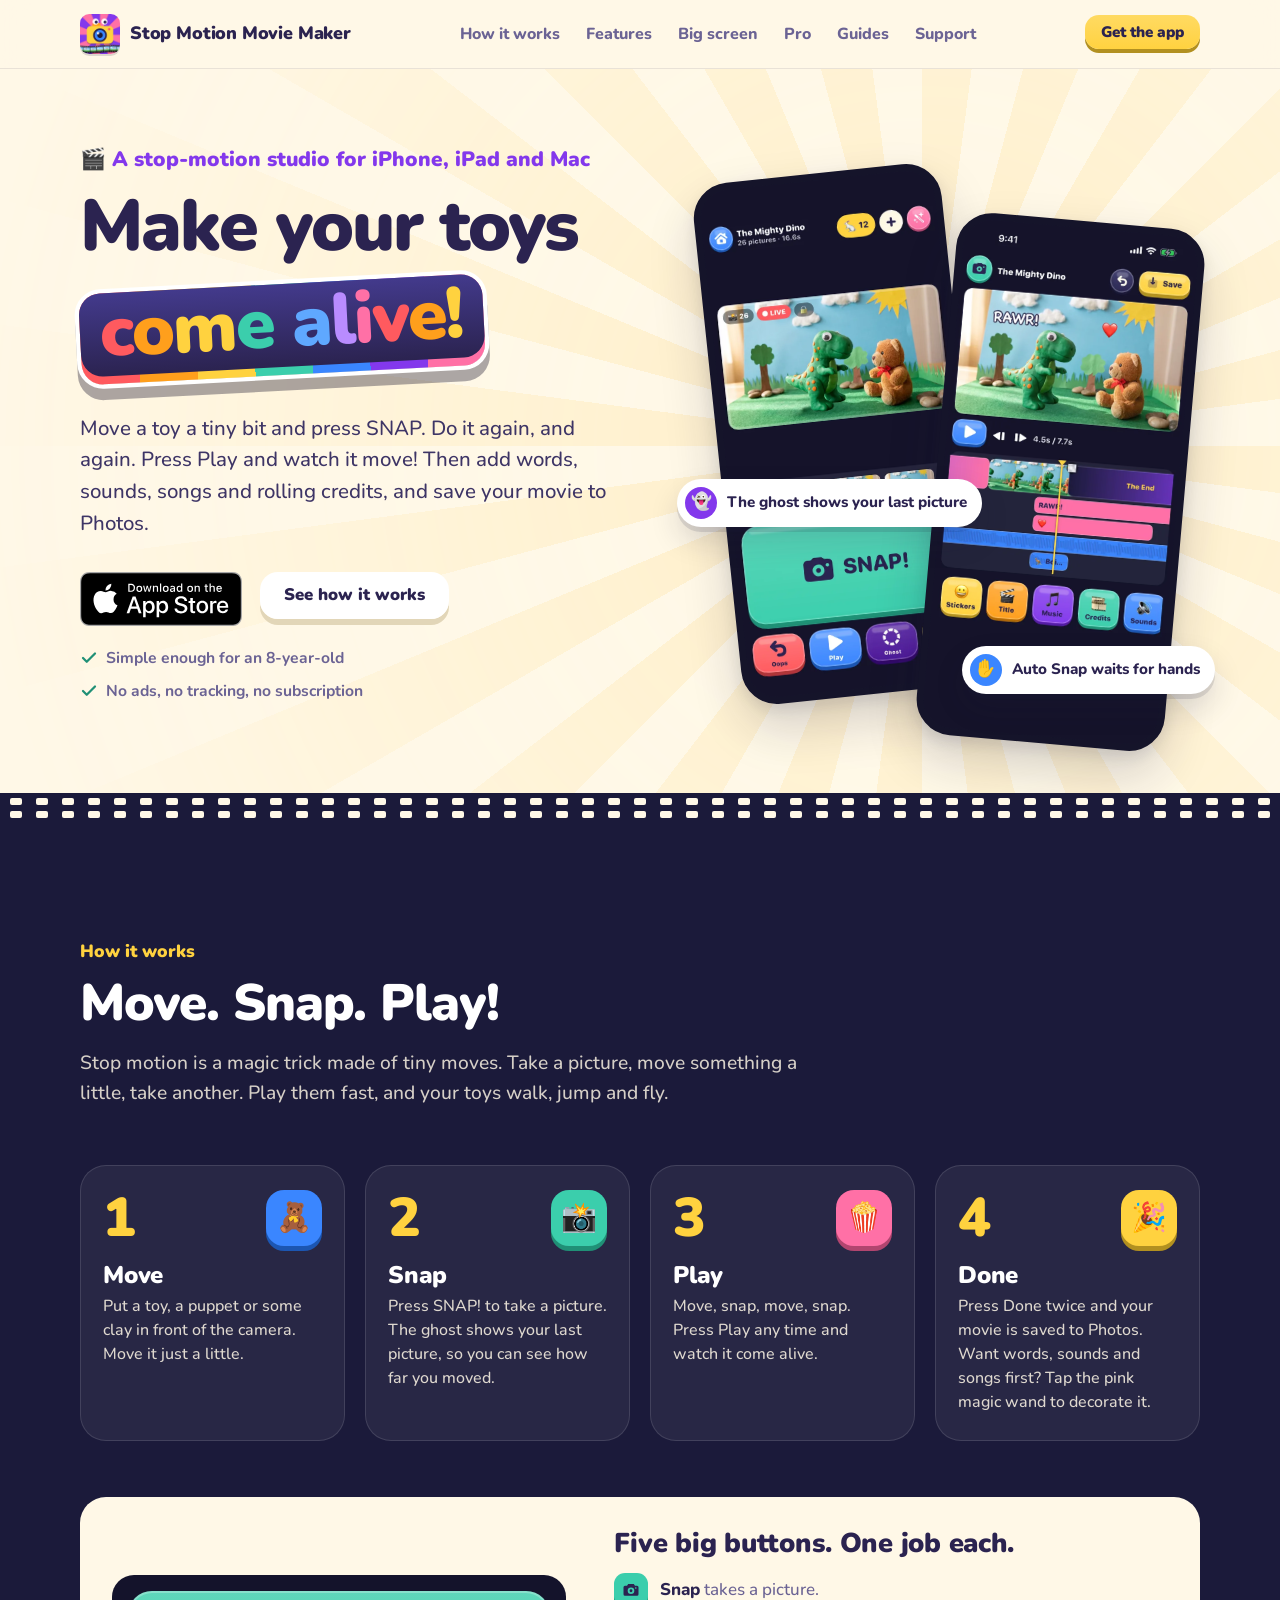
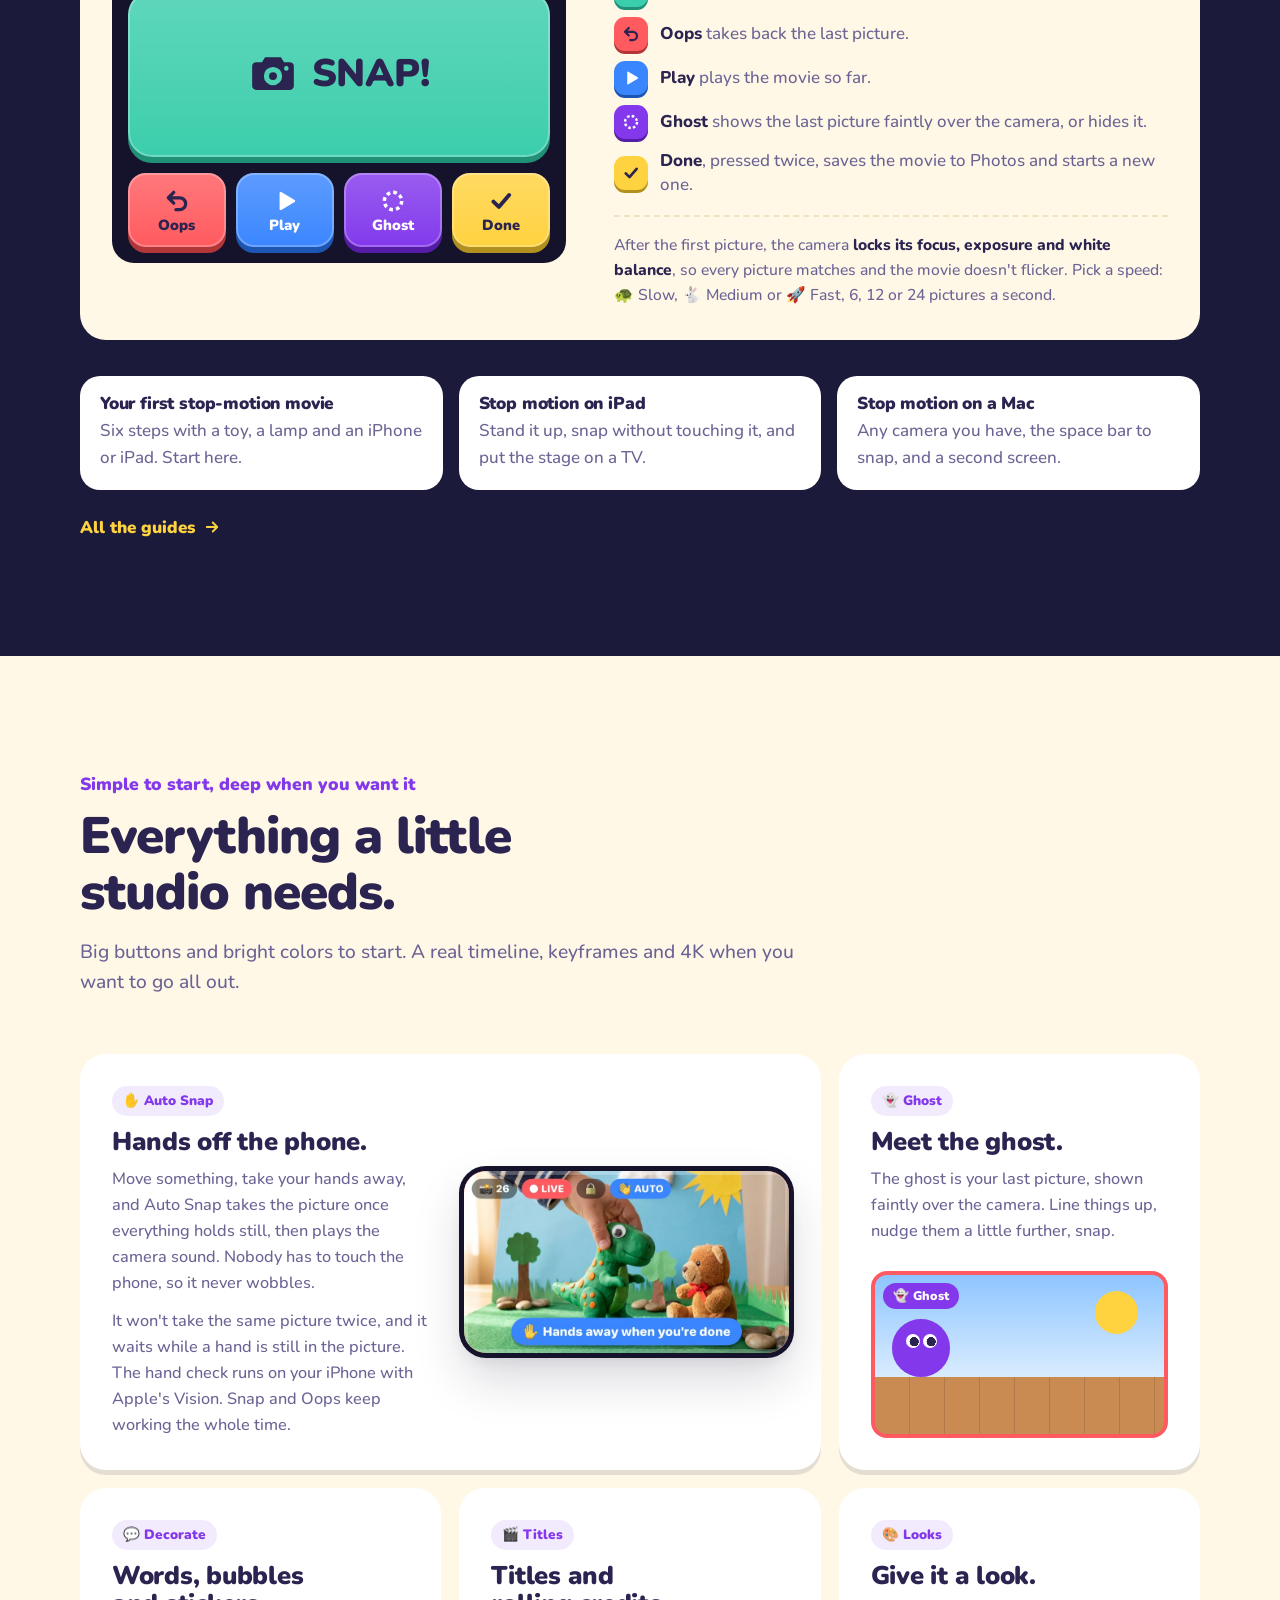
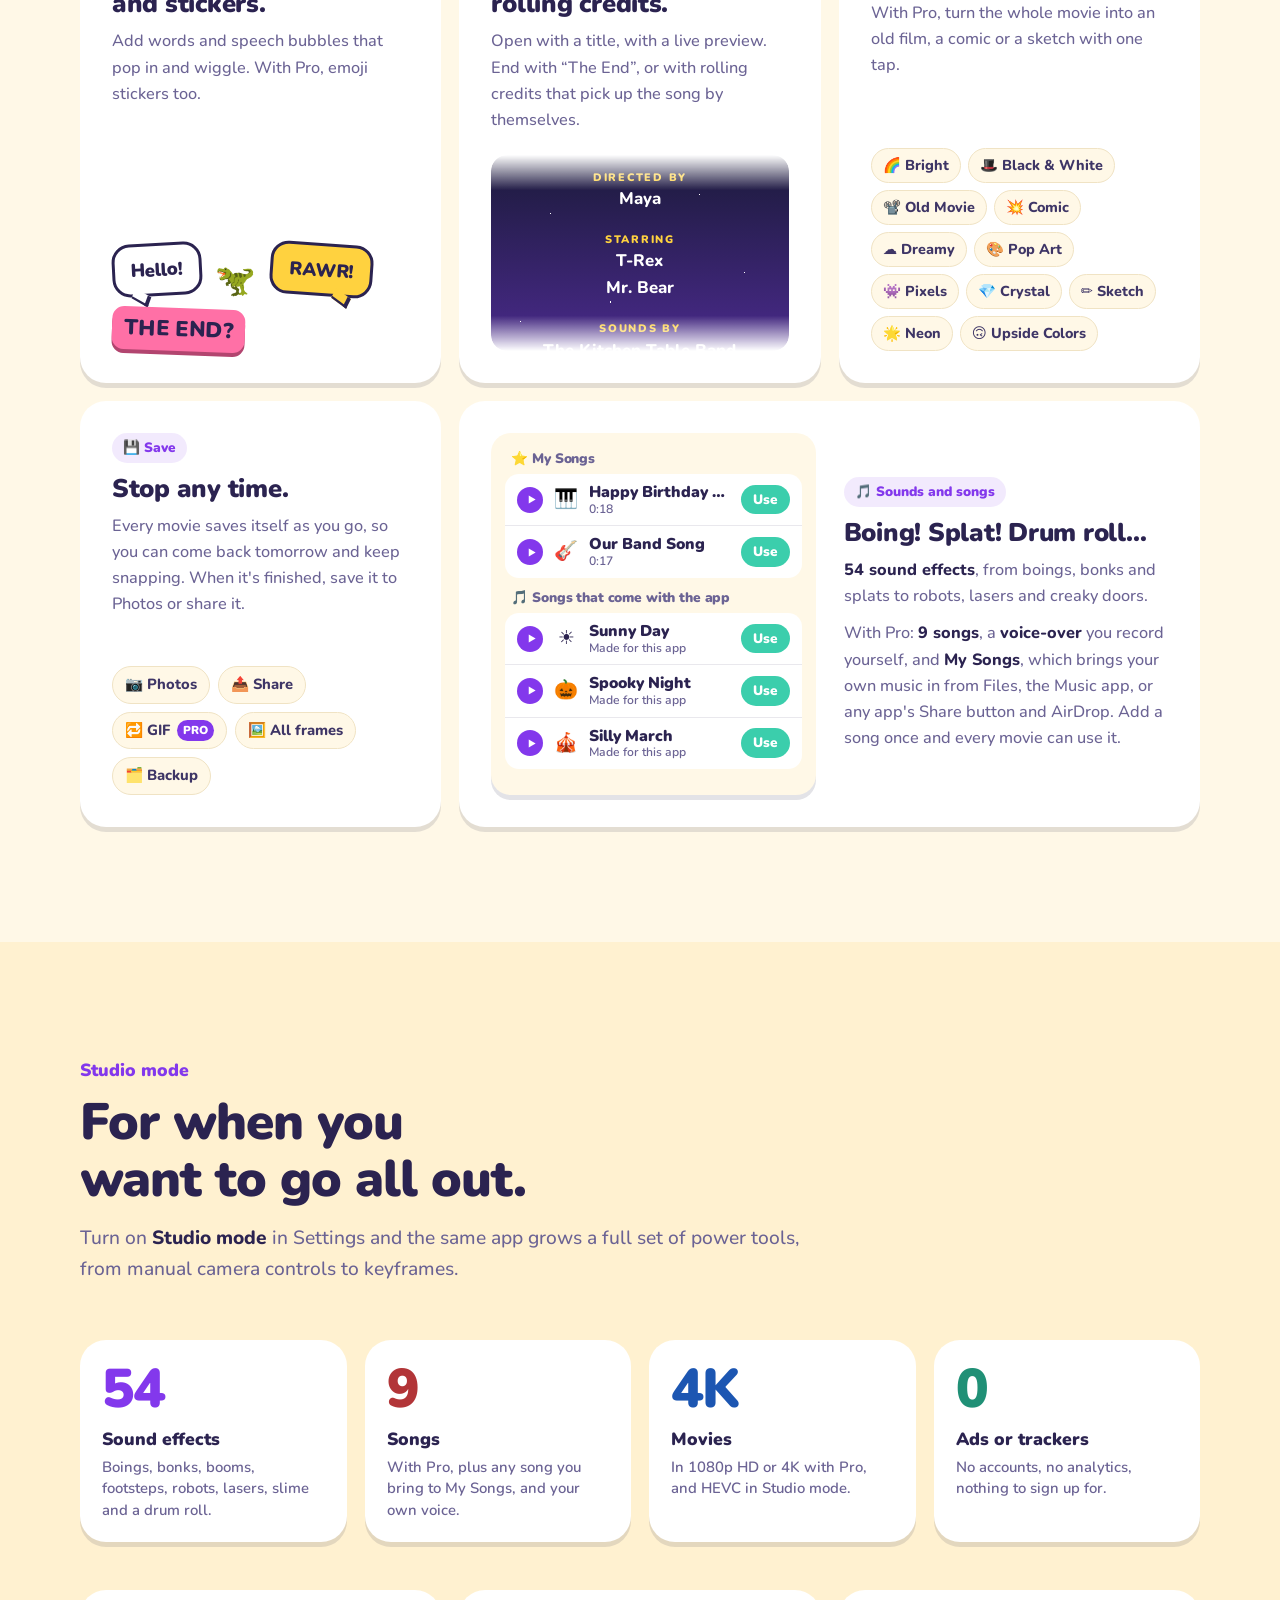
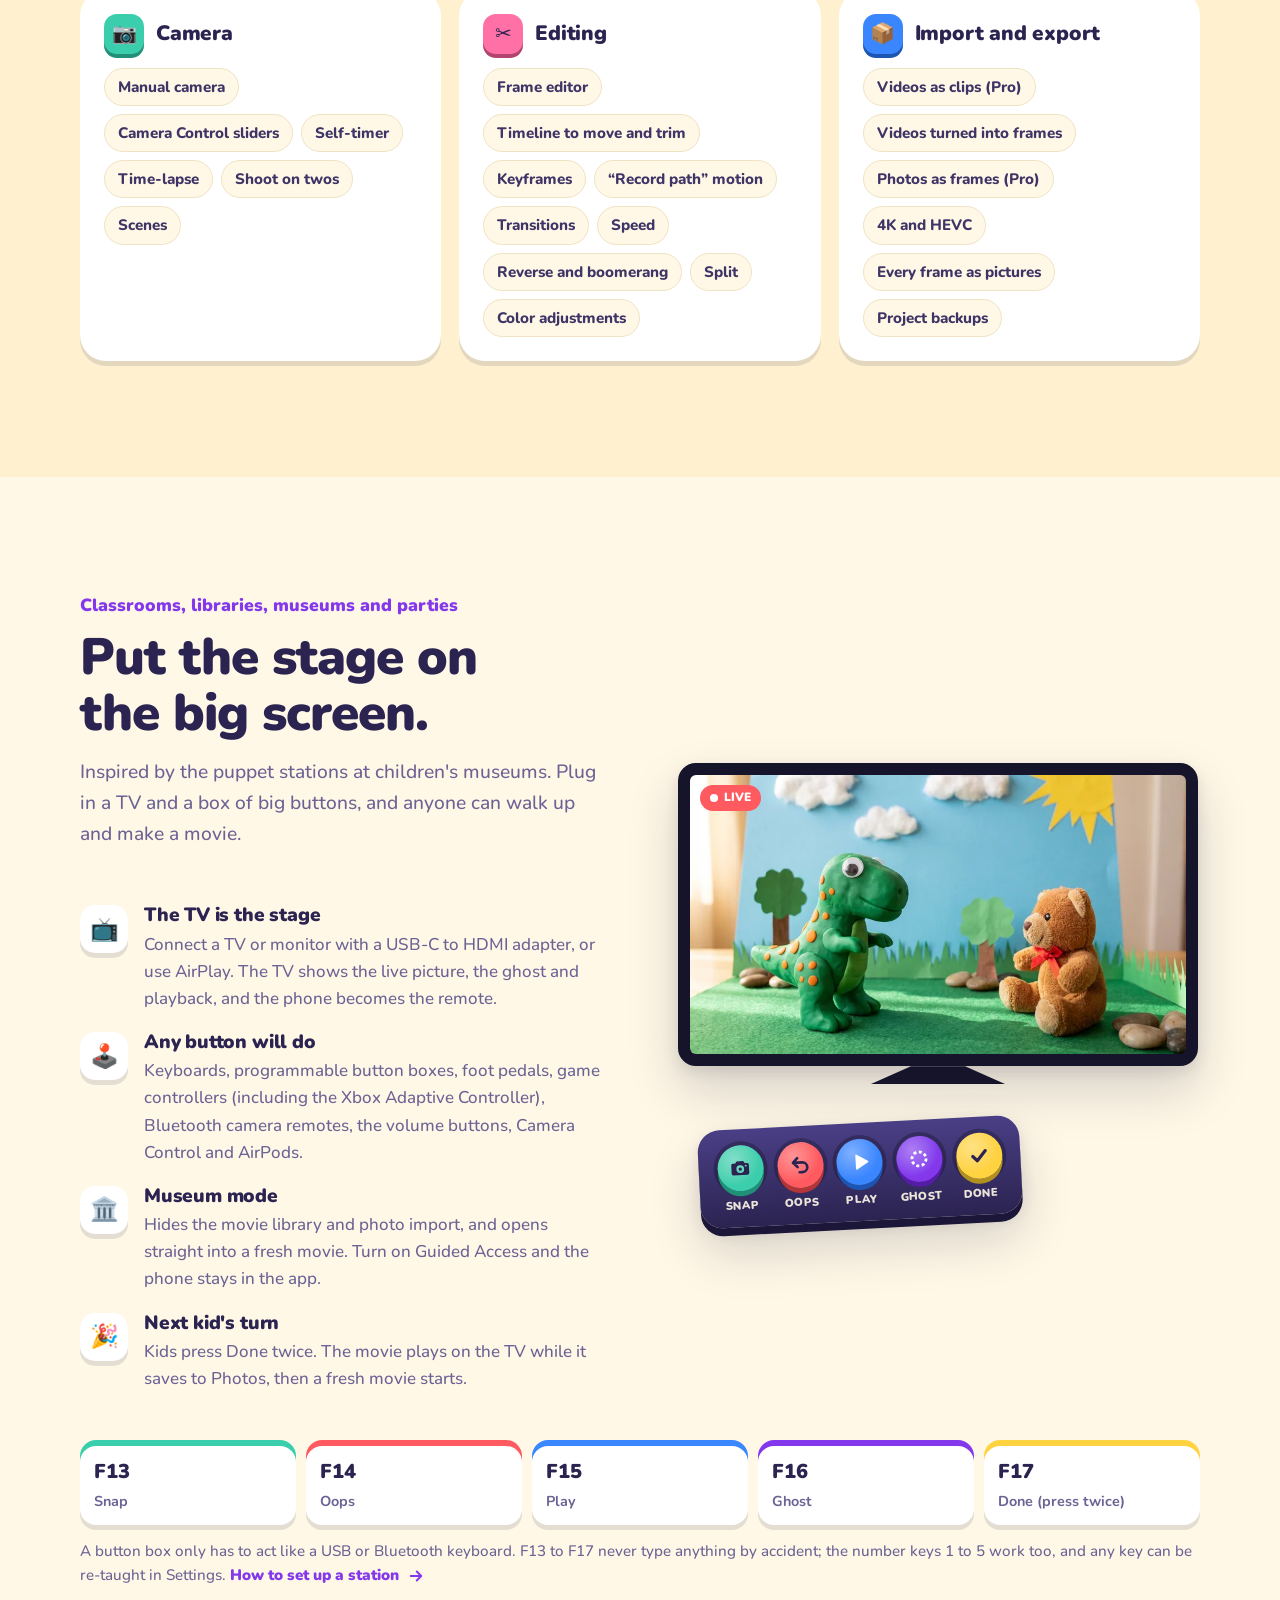
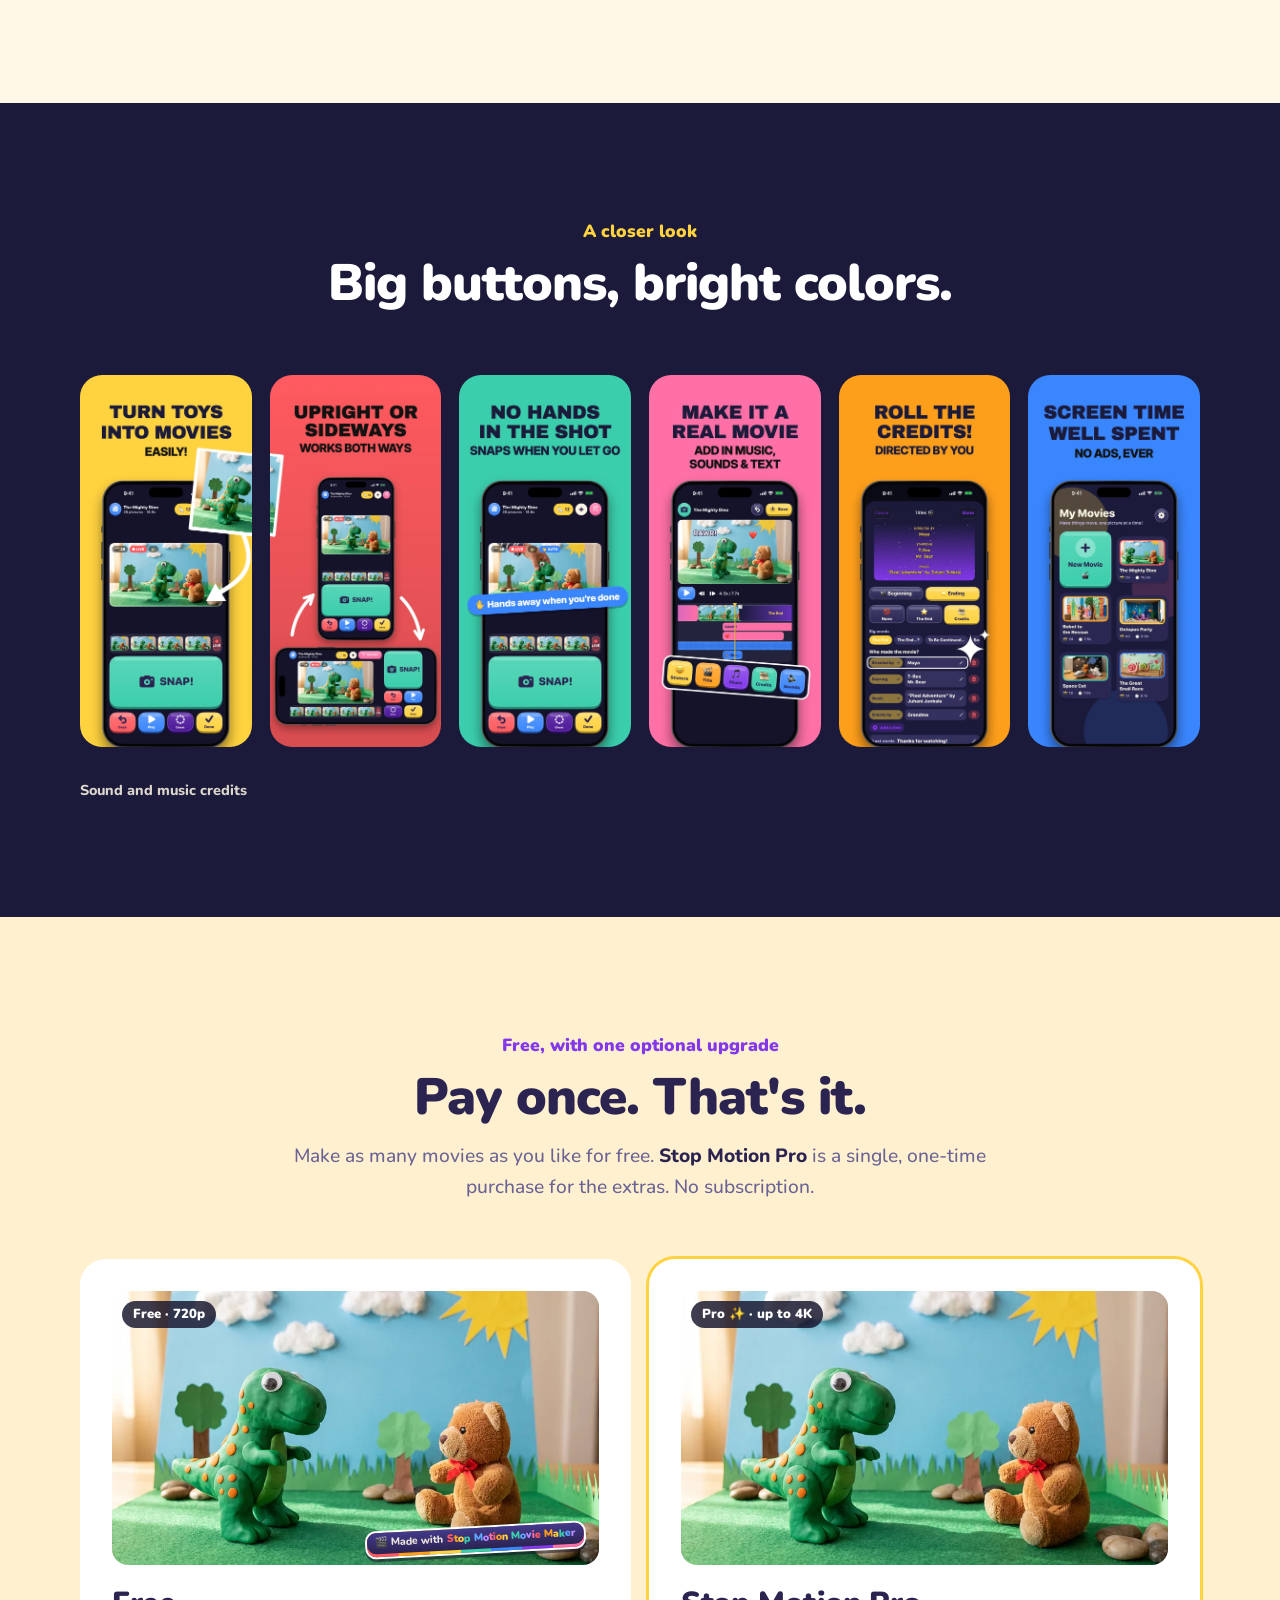
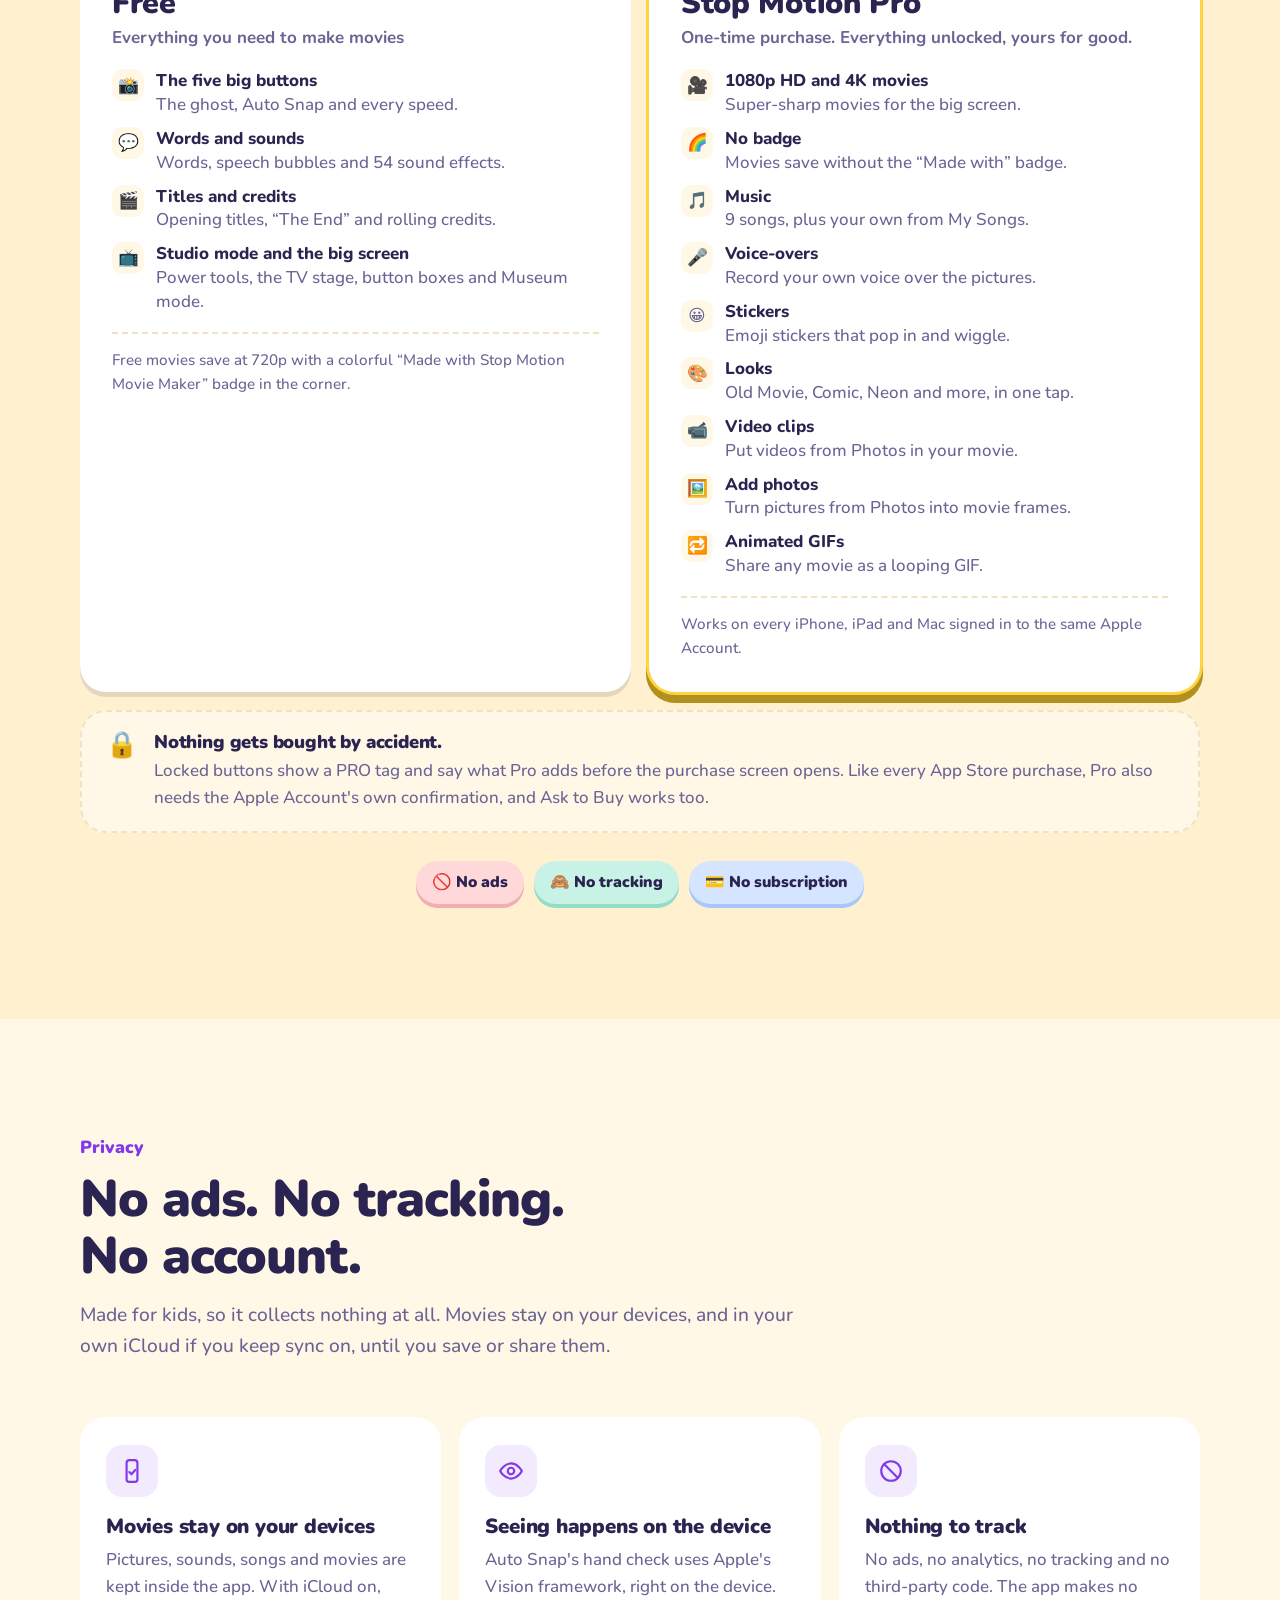
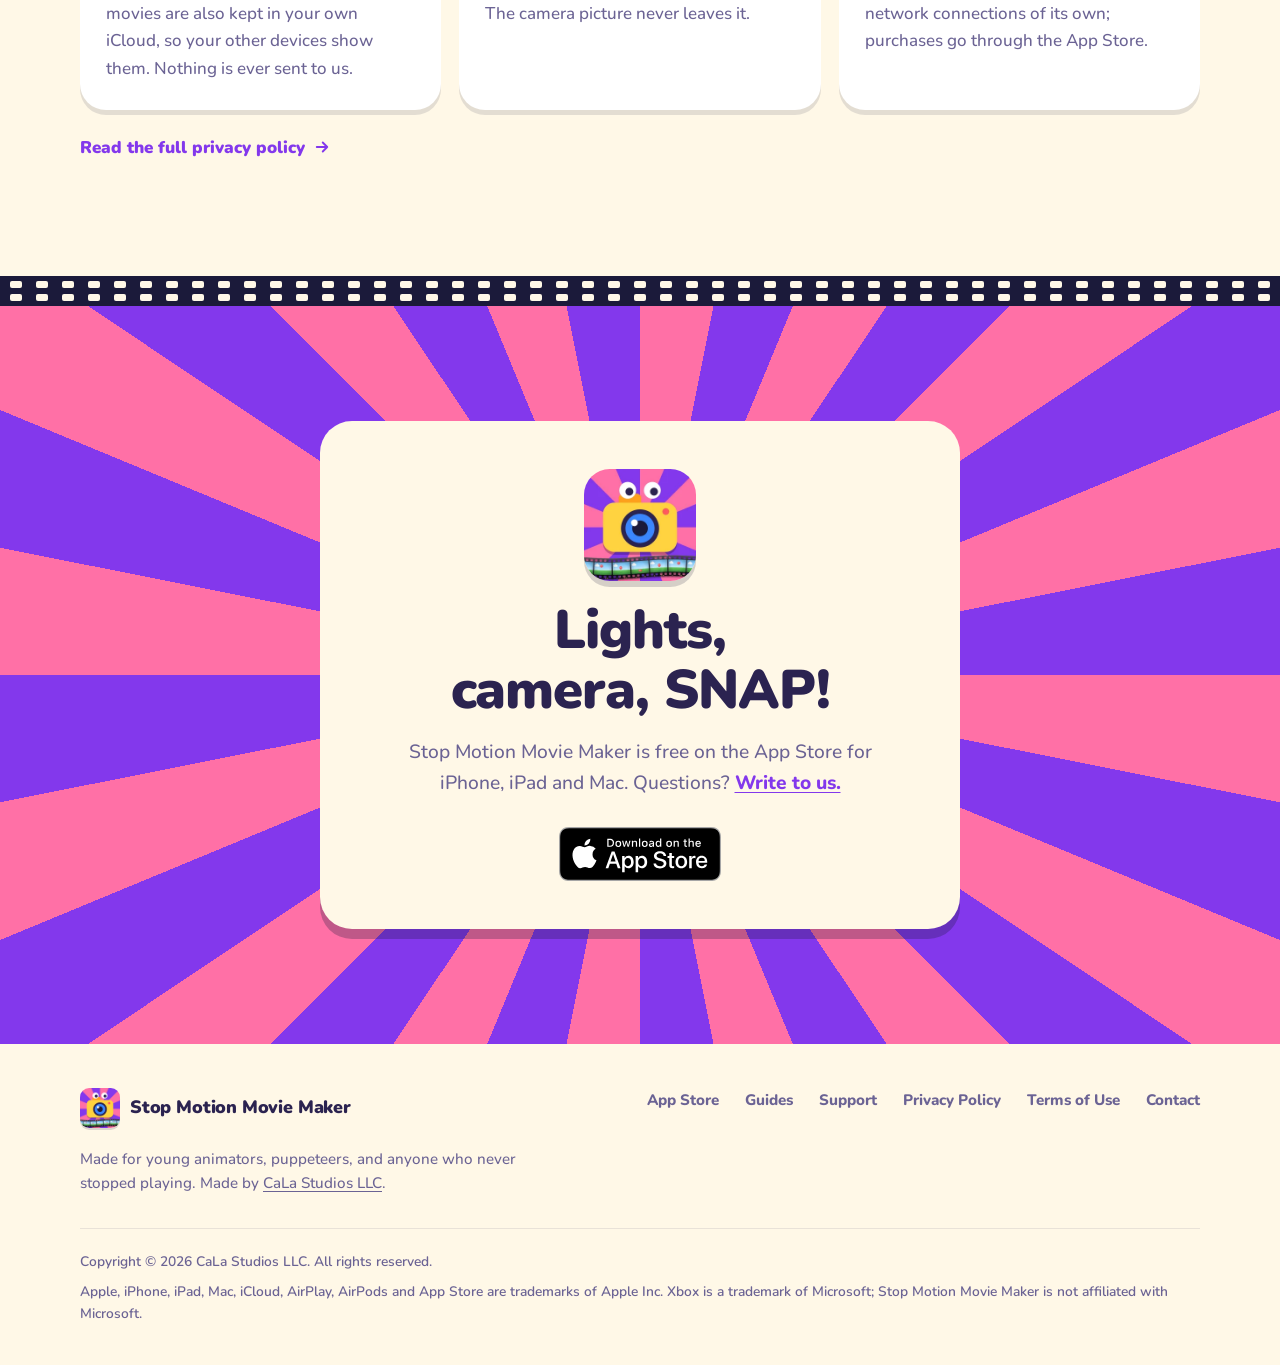
==== commit 5a2e7301: "Say the app is on the Mac, now that the Mac version is live The Mac version went live on October 23 " ====
--- a/index.html
+++ b/index.html
@@ -3,8 +3,8 @@
 <head>
   <meta charset="utf-8">
   <meta name="viewport" content="width=device-width, initial-scale=1, viewport-fit=cover">
-  <title>Stop Motion Movie Maker – Stop-motion movies for iPhone and iPad</title>
-  <meta name="description" content="A stop-motion movie studio for iPhone and iPad. Move a toy, press SNAP, press Play. A ghost of the last picture, hands-free Auto Snap, sounds and credits.">
+  <title>Stop Motion Movie Maker – Stop-motion movies for iPhone, iPad and Mac</title>
+  <meta name="description" content="A stop-motion movie studio for iPhone, iPad and Mac. Move a toy, press SNAP, press Play. A ghost of the last picture, hands-free Auto Snap, sounds and credits.">
   <link rel="canonical" href="https://stopmotionmoviemaker.com/">
   <meta name="theme-color" content="#fff8e7">
   <meta name="apple-itunes-app" content="app-id=6815898667">
@@ -12,7 +12,7 @@
   <meta property="og:type" content="website">
   <meta property="og:site_name" content="Stop Motion Movie Maker">
   <meta property="og:title" content="Stop Motion Movie Maker – Make your toys come alive">
-  <meta property="og:description" content="Move a toy a tiny bit, press SNAP, and do it again. Press Play and watch it move. A stop-motion movie studio for iPhone and iPad, simple enough for an 8-year-old.">
+  <meta property="og:description" content="Move a toy a tiny bit, press SNAP, and do it again. Press Play and watch it move. A stop-motion movie studio for iPhone, iPad and Mac, simple enough for an 8-year-old.">
   <meta property="og:url" content="https://stopmotionmoviemaker.com/">
   <meta property="og:image" content="https://stopmotionmoviemaker.com/assets/img/og-image.jpg">
   <meta property="og:image:width" content="1200">
@@ -20,23 +20,23 @@
   <meta property="og:image:alt" content="Stop Motion Movie Maker: make your toys come alive, shown on an iPhone with the big SNAP button">
   <meta name="twitter:card" content="summary_large_image">
   <meta name="twitter:title" content="Stop Motion Movie Maker – Make your toys come alive">
-  <meta name="twitter:description" content="A stop-motion movie studio for iPhone and iPad, simple enough for an 8-year-old.">
+  <meta name="twitter:description" content="A stop-motion movie studio for iPhone, iPad and Mac, simple enough for an 8-year-old.">
   <meta name="twitter:image" content="https://stopmotionmoviemaker.com/assets/img/og-image.jpg">
 
   <link rel="icon" href="/assets/img/icon-32.png" sizes="32x32" type="image/png">
   <link rel="icon" href="/assets/img/icon-16.png" sizes="16x16" type="image/png">
   <link rel="apple-touch-icon" href="/assets/img/icon-180.png">
   <link rel="manifest" href="/site.webmanifest">
-  <link rel="stylesheet" href="/assets/css/site.css?v=20261021">
+  <link rel="stylesheet" href="/assets/css/site.css?v=20261021b">
 
   <script type="application/ld+json">
   {
     "@context": "https://schema.org",
     "@type": "SoftwareApplication",
     "name": "Stop Motion Movie Maker",
-    "operatingSystem": "iOS 18.0 or later, iPadOS 18.0 or later",
+    "operatingSystem": "iOS 18.0 or later, iPadOS 18.0 or later, macOS 15.6 or later",
     "applicationCategory": "MultimediaApplication",
-    "description": "A stop-motion movie studio for iPhone and iPad. Five big buttons (Snap, Oops, Play, Ghost, Done), an onion-skin ghost, hands-free Auto Snap, stickers, words, sound effects, songs, voice-over, titles and rolling credits, a big-screen mode for TVs, and support for button boxes, foot pedals and game controllers.",
+    "description": "A stop-motion movie studio for iPhone, iPad and Mac. Five big buttons (Snap, Oops, Play, Ghost, Done), an onion-skin ghost, hands-free Auto Snap, stickers, words, sound effects, songs, voice-over, titles and rolling credits, a big-screen mode for TVs, and support for button boxes, foot pedals and game controllers.",
     "url": "https://stopmotionmoviemaker.com/",
     "image": "https://stopmotionmoviemaker.com/assets/img/icon-512.png",
     "downloadUrl": "https://apps.apple.com/us/app/stop-motion-movie-maker/id6815898667",
@@ -91,7 +91,7 @@
     <section class="hero">
       <div class="container hero-grid">
         <div class="hero-copy">
-          <span class="eyebrow">🎬 A stop-motion movie studio for iPhone and iPad</span>
+          <span class="eyebrow">🎬 A stop-motion studio for iPhone, iPad and Mac</span>
           <h1>Make your toys<br> <span class="sticker-word"><span><span class="visually-hidden">come alive!</span><span aria-hidden="true"><i>c</i><i>o</i><i>m</i><i>e</i> <i>a</i><i>l</i><i>i</i><i>v</i><i>e</i><i>!</i></span></span></span></h1>
           <p class="hero-sub">Move a toy a tiny bit and press SNAP. Do it again, and again. Press Play and watch it move! Then add words, sounds, songs and rolling credits, and save your movie to Photos.</p>
           <div class="hero-cta">
@@ -467,7 +467,7 @@
               <li><span class="em" aria-hidden="true">🖼️</span><span><b>Add photos</b>Turn pictures from Photos into movie frames.</span></li>
               <li><span class="em" aria-hidden="true">🔁</span><span><b>Animated GIFs</b>Share any movie as a looping GIF.</span></li>
             </ul>
-            <p class="plan-foot">Works on every iPhone and iPad signed in to the same Apple Account.</p>
+            <p class="plan-foot">Works on every iPhone, iPad and Mac signed in to the same Apple Account.</p>
           </article>
         </div>
 
@@ -523,7 +523,7 @@
         <div class="cta-card">
           <img class="cta-icon" src="/assets/img/icon-256.webp" alt="Stop Motion Movie Maker app icon" width="112" height="112" loading="lazy" aria-hidden="true">
           <h2 class="title">Lights, camera, SNAP!</h2>
-          <p class="lede">Stop Motion Movie Maker is free on the App Store for iPhone and iPad. Questions? <a href="mailto:support@calastudios.app?subject=Stop%20Motion%20Movie%20Maker">Write to us.</a></p>
+          <p class="lede">Stop Motion Movie Maker is free on the App Store for iPhone, iPad and Mac. Questions? <a href="mailto:support@calastudios.app?subject=Stop%20Motion%20Movie%20Maker">Write to us.</a></p>
           <div class="cta-actions">
             <a class="badge-link" href="https://apps.apple.com/us/app/stop-motion-movie-maker/id6815898667">
               <img src="/assets/img/app-store-badge.svg" alt="Download on the App Store" width="162" height="54">
@@ -552,7 +552,7 @@
       </div>
       <div class="footer-meta">
         <span>Copyright © <span data-year>2026</span> CaLa Studios LLC. All rights reserved.</span>
-        <span>Apple, iPhone, iPad, iCloud, AirPlay, AirPods and App Store are trademarks of Apple Inc. Xbox is a trademark of Microsoft; Stop Motion Movie Maker is not affiliated with Microsoft.</span>
+        <span>Apple, iPhone, iPad, Mac, iCloud, AirPlay, AirPods and App Store are trademarks of Apple Inc. Xbox is a trademark of Microsoft; Stop Motion Movie Maker is not affiliated with Microsoft.</span>
       </div>
     </div>
   </footer>
--- a/assets/css/site.css
+++ b/assets/css/site.css
@@ -594,6 +594,8 @@
 .guide-list li:hover h3 { color: var(--grape); }
 .guide-list p { margin: 0; color: var(--muted); }
 .doc .guide-list { grid-template-columns: repeat(2, minmax(0, 1fr)); margin-top: 14px; }
+.doc--hub > h2:first-child { margin-top: 0.5em; } /* the hub has no glance cards between the hero and its first heading */
+.doc--hub { padding-bottom: clamp(24px, 3vw, 36px); } /* a short listing page: no band-sized gap before the download card */
 .guide .faq { margin-top: 18px; }
 .guide .faq summary { font-size: 1.04rem; }
 .guide-more { margin-top: 32px; }
